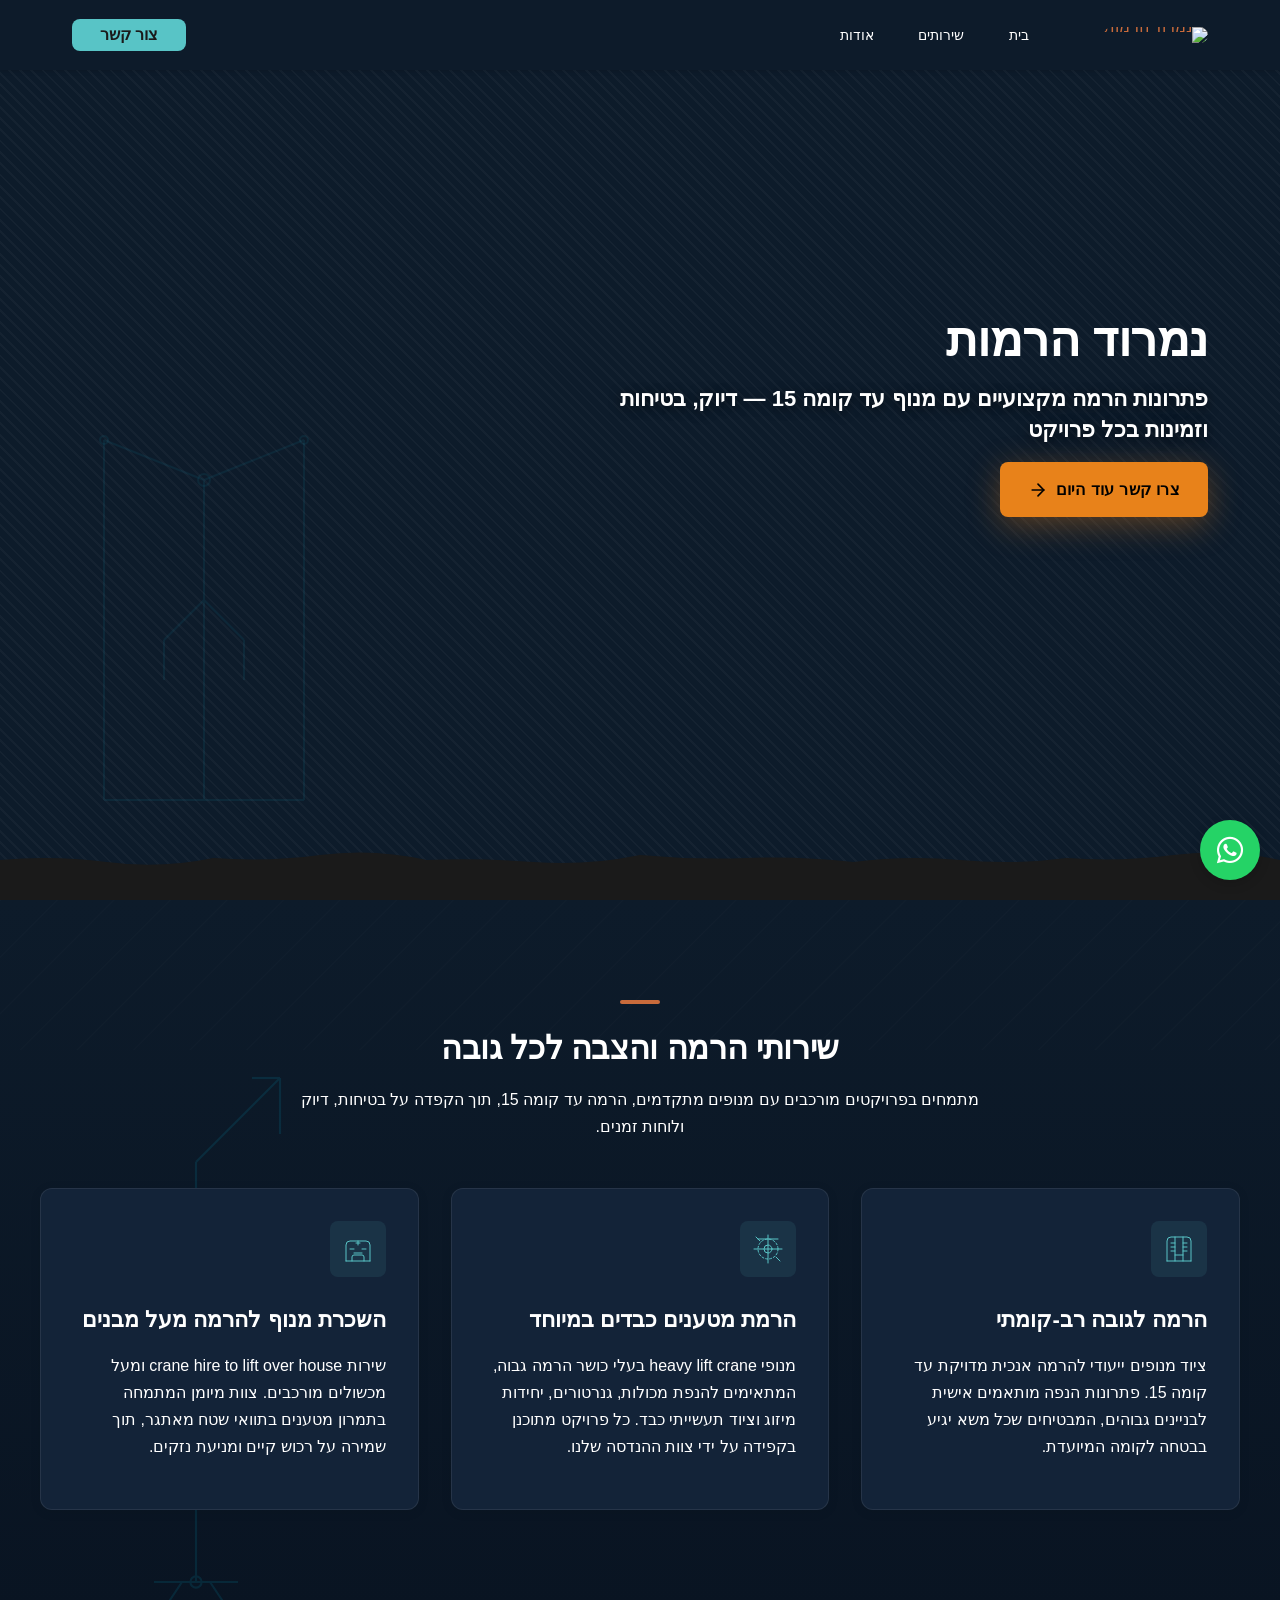
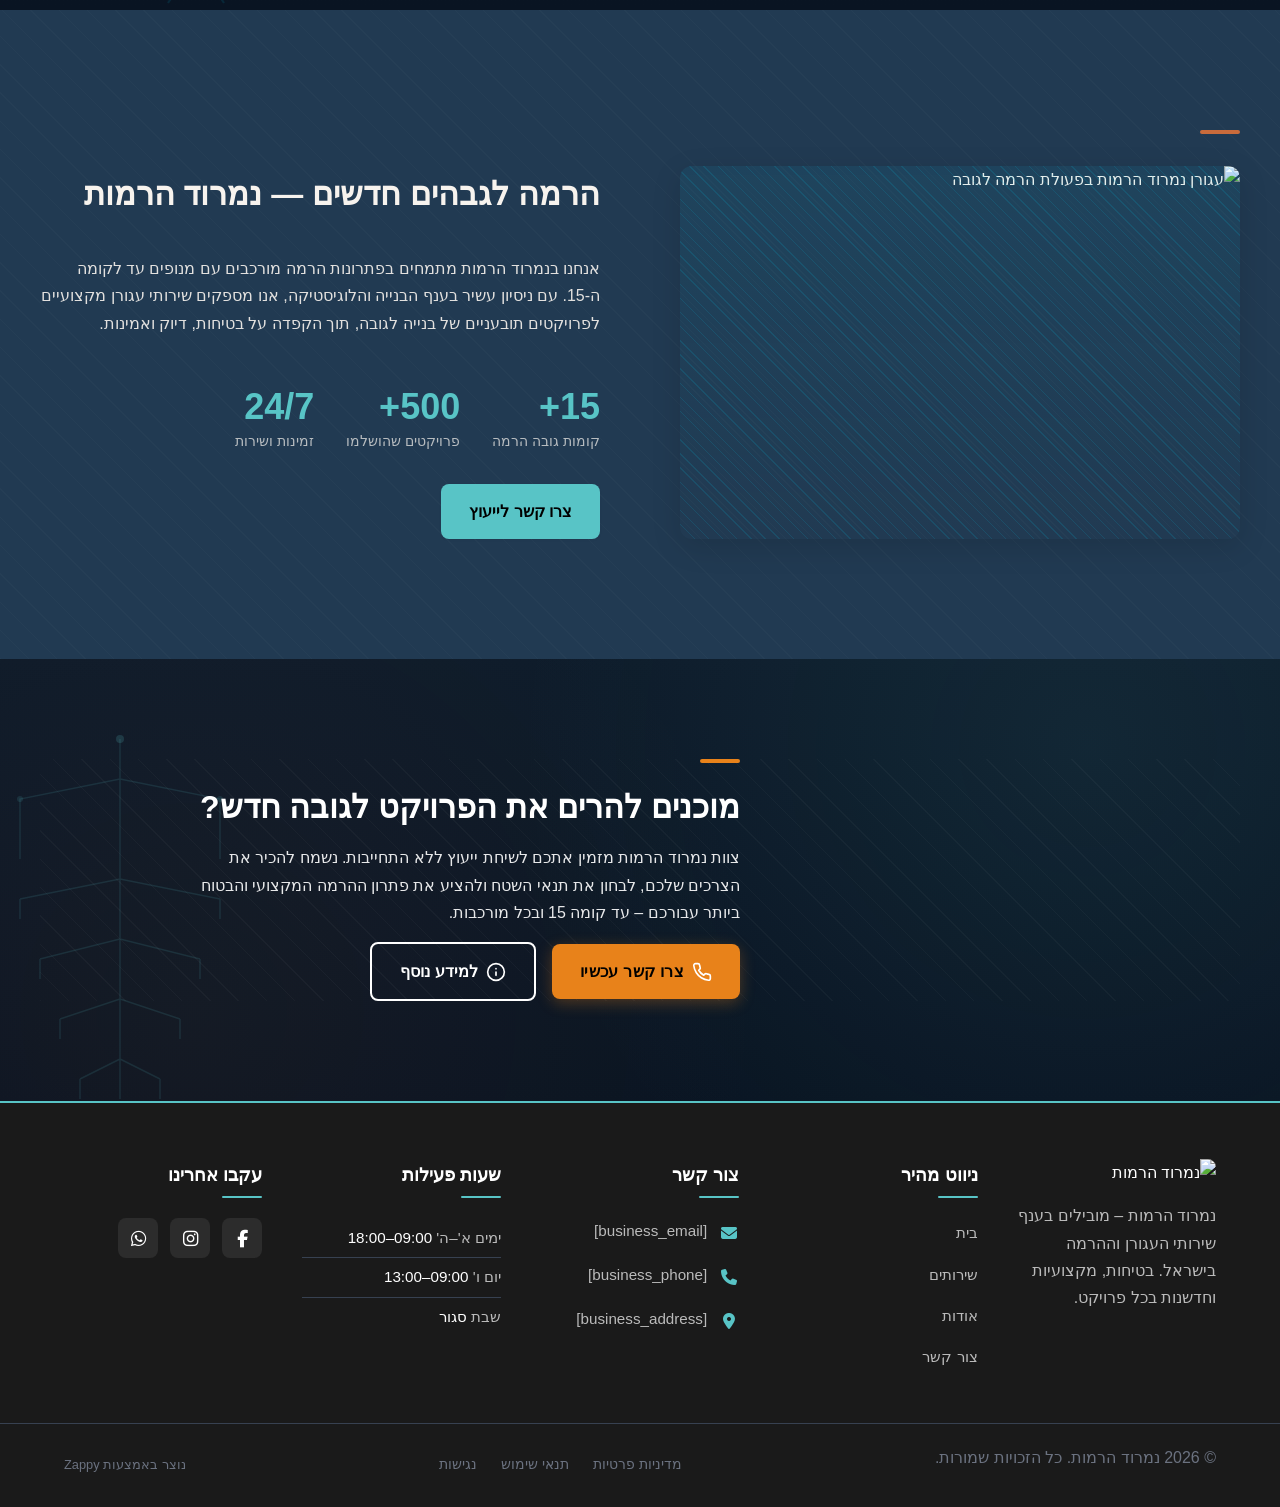
==== index.html @ 06404e5c "Initial website commit" ====
<!DOCTYPE html>
<html lang="he" dir="rtl">
<head>
    <meta charset="UTF-8">
    <meta name="viewport" content="width=device-width, initial-scale=1.0">
    <meta name="robots" content="index, follow">
    <title>הרמה כבדה עד הקומה ה-15? נמרוד הרמות כאן — נמרוד הרמות</title>
    <meta name="description" content="מחפשים שירותי מנוף אמינים להרמה כבדה עד הקומה ה-15? נמרוד הרמות מתמחים בהרמות מורכבות לעסקים ולאתרי בנייה. קבלו הצעת מחיר משתלמת עוד היום!">
    <meta name="keywords" content="הרמת מנוף קרוב אליי, מנוף הרמה כבדה, שירותי מנוף, הרמה לגובה, נמרוד הרמות">
    
    <!-- Favicons -->
    <link rel="icon" type="image/x-icon" href="/assets/favicon.ico">
    <link rel="icon" type="image/png" sizes="16x16" href="/assets/favicon-16x16.png">
    <link rel="icon" type="image/png" sizes="32x32" href="/assets/favicon-32x32.png">
    <link rel="icon" type="image/png" sizes="48x48" href="/assets/favicon-48x48.png">
    <link rel="icon" type="image/png" sizes="192x192" href="/assets/favicon-192x192.png">
    <link rel="icon" type="image/png" sizes="512x512" href="/assets/favicon-512x512.png">
    <link rel="apple-touch-icon" href="/assets/apple-touch-icon.png">
    <!-- Zappy Analytics -->
<script>
(function() {
  'use strict';
  
  // Configuration
  var config = {
    websiteId: '96836c43-5e5d-4270-aa00-2698d25f0471',
    apiUrl: 'https://api.zappy5.com/api/analytics/track',
    sessionDuration: 30 * 60 * 1000, // 30 minutes
    visitorDuration: 30 * 24 * 60 * 60 * 1000, // 30 days
    trackPageViews: true,
    trackClicks: true,
    trackFormSubmissions: true
  };
  
  // Generate or retrieve persistent visitor ID (30 days)
  function getVisitorId() {
    var visitorKey = 'zappy_visitor_' + config.websiteId;
    var visitor = null;
    
    try {
      visitor = localStorage.getItem(visitorKey);
      if (visitor) {
        var visitorData = JSON.parse(visitor);
        var now = Date.now();
        
        // Check if visitor ID is still valid (30 days)
        if (now - visitorData.created < config.visitorDuration) {
          // Update last seen timestamp
          visitorData.lastSeen = now;
          localStorage.setItem(visitorKey, JSON.stringify(visitorData));
          return visitorData.id;
        }
      }
    } catch (e) {
      console.warn('Zappy Analytics: LocalStorage not available');
    }
    
    // Generate new visitor ID
    var newVisitorId = 'zv_' + Date.now() + '_' + Math.random().toString(36).substr(2, 9);
    
    try {
      localStorage.setItem(visitorKey, JSON.stringify({
        id: newVisitorId,
        created: Date.now(),
        lastSeen: Date.now()
      }));
    } catch (e) {
      // Continue without local storage
    }
    
    return newVisitorId;
  }
  
  // Generate or retrieve session ID (30 minutes)
  function getSessionId() {
    var sessionKey = 'zappy_session_' + config.websiteId;
    var session = null;
    
    try {
      session = sessionStorage.getItem(sessionKey);
      if (session) {
        var sessionData = JSON.parse(session);
        var now = Date.now();
        
        // Check if session is still valid
        if (now - sessionData.timestamp < config.sessionDuration) {
          // Update timestamp
          sessionData.timestamp = now;
          sessionStorage.setItem(sessionKey, JSON.stringify(sessionData));
          return sessionData.id;
        }
      }
    } catch (e) {
      console.warn('Zappy Analytics: SessionStorage not available');
    }
    
    // Generate new session ID
    var newSessionId = 'zs_' + Date.now() + '_' + Math.random().toString(36).substr(2, 9);
    
    try {
      sessionStorage.setItem(sessionKey, JSON.stringify({
        id: newSessionId,
        timestamp: Date.now()
      }));
    } catch (e) {
      // Continue without session storage
    }
    
    return newSessionId;
  }
  
  var visitorId = getVisitorId();
  var sessionId = getSessionId();
  
  // Track an event
  function trackEvent(eventType, data) {
    data = data || {};
    
    var eventData = {
      website_id: config.websiteId,
      event_type: eventType,
      page_path: window.location.pathname,
      referrer: document.referrer || 'direct',
      visitor_id: visitorId,
      session_id: sessionId,
      metadata: data
    };
    
    // Use sendBeacon if available (better for page unload events)
    if (navigator.sendBeacon) {
      var blob = new Blob([JSON.stringify(eventData)], { type: 'application/json' });
      navigator.sendBeacon(config.apiUrl, blob);
    } else {
      // Fallback to fetch
      fetch(config.apiUrl, {
        method: 'POST',
        headers: {
          'Content-Type': 'application/json'
        },
        body: JSON.stringify(eventData),
        keepalive: true
      }).catch(function(error) {
        console.warn('Zappy Analytics: Failed to track event', error);
      });
    }
  }
  
  // Track page view
  if (config.trackPageViews) {
    trackEvent('pageview', {
      title: document.title,
      url: window.location.href
    });
  }
  
  // Track clicks on important elements
  if (config.trackClicks) {
    document.addEventListener('click', function(e) {
      var target = e.target;
      
      // Track button clicks (counted as actions)
      if (target.tagName === 'BUTTON' || target.closest('button')) {
        var button = target.tagName === 'BUTTON' ? target : target.closest('button');
        var clickMeta = {
          element: 'button',
          text: button.textContent.trim().substring(0, 100),
          id: button.id || null,
          class: button.className || null
        };
        
        trackEvent('click', clickMeta);
      }
      
      // Track link clicks (navigation - not counted as actions)
      else if (target.tagName === 'A' || target.closest('a')) {
        var link = target.tagName === 'A' ? target : target.closest('a');
        var navMeta = {
          element: 'link',
          text: link.textContent.trim().substring(0, 100),
          href: link.href,
          external: link.hostname !== window.location.hostname
        };
        
        trackEvent('navigation', navMeta);
      }
    }, true);
  }
  
  
  // Track form submissions
  if (config.trackFormSubmissions) {
    document.addEventListener('submit', function(e) {
      var form = e.target;
      
      trackEvent('form_submit', {
        form_id: form.id || null,
        form_name: form.name || null,
        form_action: form.action || null,
        form_method: form.method || 'GET'
      });
    }, true);
  }
  
  // Track time on page (send on page unload)
  var pageLoadTime = Date.now();
  
  window.addEventListener('beforeunload', function() {
    var timeOnPage = Math.floor((Date.now() - pageLoadTime) / 1000); // in seconds
    
    trackEvent('page_unload', {
      time_on_page: timeOnPage,
      page_path: window.location.pathname
    });
  });
  
  // Expose tracking function globally for custom events
  window.zappyAnalytics = {
    track: trackEvent,
    getVisitorId: function() { return visitorId; },
    getSessionId: function() { return sessionId; }
  };
  
})();
</script>
<!-- End Zappy Analytics -->
    <meta property="og:title" content="הרמה כבדה עד הקומה ה-15? נמרוד הרמות כאן — נמרוד הרמות">
    <meta property="og:description" content="מחפשים שירותי מנוף אמינים להרמה כבדה עד הקומה ה-15? נמרוד הרמות מתמחים בהרמות מורכבות לעסקים ולאתרי בנייה. קבלו הצעת מחיר משתלמת עוד היום!">
    <meta name="twitter:card" content="summary_large_image">
    <meta name="twitter:title" content="הרמה כבדה עד הקומה ה-15? נמרוד הרמות כאן — נמרוד הרמות">
    <meta name="twitter:description" content="מחפשים שירותי מנוף אמינים להרמה כבדה עד הקומה ה-15? נמרוד הרמות מתמחים בהרמות מורכבות לעסקים ולאתרי בנייה. קבלו הצעת מחיר משתלמת עוד היום!">
    <meta property="og:type" content="website">
  <meta property="og:locale" content="he_IL">
  
  
  
  
  
  <link rel="stylesheet" href="https://cdnjs.cloudflare.com/ajax/libs/font-awesome/6.4.0/css/all.min.css">
  <style>
    .skip-link { position: absolute; top: 0; left: 0; transform: translateY(-200%); padding: 12px 18px; background: var(--bg-dark, #1a1a1a); color: var(--text-light, #fff); font-weight: 600; border-radius: 0 0 8px 0; z-index: 10000; }
    .skip-link:focus { transform: none; outline: 2px solid var(--ring, #fff); outline-offset: 2px; }
    :focus-visible { outline: 2px solid var(--ring, currentColor); outline-offset: 3px; }
  </style>


  
    <!-- Favicons -->
    <link rel="icon" type="image/x-icon" href="/assets/favicon.ico">
    <link rel="icon" type="image/png" sizes="16x16" href="/assets/favicon-16x16.png">
    <link rel="icon" type="image/png" sizes="32x32" href="/assets/favicon-32x32.png">
    <link rel="icon" type="image/png" sizes="48x48" href="/assets/favicon-48x48.png">
    <link rel="icon" type="image/png" sizes="192x192" href="/assets/favicon-192x192.png">
    <link rel="icon" type="image/png" sizes="512x512" href="/assets/favicon-512x512.png">
    <link rel="apple-touch-icon" href="/assets/apple-touch-icon.png">
    <!-- Cookie Consent -->
    <link rel="stylesheet" href="https://cdn.jsdelivr.net/npm/vanilla-cookieconsent@3/dist/cookieconsent.css" />
    <script src="https://cdn.jsdelivr.net/npm/vanilla-cookieconsent@3/dist/cookieconsent.umd.js"></script>
    <!-- Mickidum Accessibility Toolbar -->
    <script src="https://cdn.jsdelivr.net/gh/mickidum/acc_toolbar/acctoolbar/acctoolbar.min.js"></script>
    <link rel="stylesheet" href="/styles.css">
    <script>window.ZAPPY_WEBSITE_ID = "96836c43-5e5d-4270-aa00-2698d25f0471"; window.ZAPPY_API_BASE = "https://api.zappy5.com";</script>

    <style id="zappy-dropdown-submenu-styles">
      /* ========== DESKTOP DROPDOWN SUBMENU STYLES ========== */
      /* Base styles for dropdown submenus - parent must be positioned */
      .nav-menu li:has(.sub-menu), nav li:has(.sub-menu), .navbar li:has(.sub-menu), #navMenu li:has(.sub-menu) { position: relative; }
      /* Submenu base - hidden by default */
      .nav-menu .sub-menu, nav .sub-menu, .navbar .sub-menu, #navMenu .sub-menu { display: block !important; position: absolute !important; top: 100%; left: 0; min-width: 220px; background: white; border-radius: 8px; box-shadow: 0 8px 25px rgba(0,0,0,0.15); padding: 8px 0; opacity: 0; visibility: hidden; transform: translateY(10px); transition: all 0.3s ease; z-index: 1000; list-style: none; pointer-events: none; }
      /* CRITICAL: Desktop hover styles to show dropdown */
      .nav-menu li:hover > .sub-menu, nav li:hover > .sub-menu, .navbar li:hover > .sub-menu, #navMenu li:hover > .sub-menu { opacity: 1 !important; visibility: visible !important; transform: translateY(0) !important; pointer-events: auto !important; }
      /* Submenu item styling */
      .sub-menu li { list-style: none; margin: 0; padding: 0; }
      .sub-menu a { display: block !important; padding: 10px 16px !important; color: var(--text-dark, #333) !important; font-weight: 500; text-decoration: none; white-space: nowrap; transition: background-color 0.2s; }
      .sub-menu .zappy-nav-child > a { padding-left: 28px !important; font-size: 0.9em !important; opacity: 0.85 !important; }
      [dir="rtl"] .sub-menu .zappy-nav-child > a, html[lang="he"] .sub-menu .zappy-nav-child > a, html[lang="ar"] .sub-menu .zappy-nav-child > a { padding-left: 10px !important; padding-right: 28px !important; }
      .sub-menu .zappy-nav-parent > a { font-weight: 600 !important; }
      .sub-menu a:hover { background-color: #f5f5f5; }
      /* RTL (Hebrew/Arabic) dropdown positioning */
      [dir="rtl"] .nav-menu .sub-menu, [dir="rtl"] nav .sub-menu, [dir="rtl"] .navbar .sub-menu, html[lang="he"] .nav-menu .sub-menu, html[lang="he"] nav .sub-menu, html[lang="he"] .navbar .sub-menu, html[lang="ar"] .nav-menu .sub-menu, html[lang="ar"] nav .sub-menu, html[lang="ar"] .navbar .sub-menu { left: auto !important; right: 0 !important; }
      /* Hide empty dropdown menus (exclude catalog sub-menus that use <a> children instead of <li>) */
      .sub-menu:empty, .sub-menu:not(:has(li:not(.zappy-hidden-menu-item))):not(:has(> a)), .sub-menu:not(:has(li)):not(:has(> a)) { display: none !important; opacity: 0 !important; visibility: hidden !important; pointer-events: none !important; }
      /* Desktop: show submenu on Menu Group hover */
      li:has(.menu-group-title):hover > .sub-menu { opacity: 1 !important; visibility: visible !important; transform: translateY(0) !important; pointer-events: auto !important; }
      /* Menu Group title styling */
      .nav-menu > li > .menu-group-title, #navMenu > li > .menu-group-title { display: inline-block; padding: 0.5rem 1rem; cursor: default; user-select: none; }
      
      /* ========== MOBILE SUBMENU STYLES ========== */
      @media (max-width: 768px) {
        .nav-menu .sub-menu, nav .sub-menu, .navbar .sub-menu, #navMenu .sub-menu { position: static !important; transform: none !important; box-shadow: none !important; background: transparent !important; max-height: 0; overflow: hidden; opacity: 0; visibility: hidden; transition: max-height 0.3s ease, opacity 0.3s ease; padding: 0 !important; border-radius: 0 !important; }
        .navbar .sub-menu.mobile-expanded, .nav-menu .sub-menu.mobile-expanded, #navMenu .sub-menu.mobile-expanded { max-height: none !important; overflow-y: visible !important; opacity: 1 !important; visibility: visible !important; padding: 8px 0 8px 16px !important; }
        [dir="rtl"] .sub-menu.mobile-expanded, html[lang="he"] .sub-menu.mobile-expanded { padding: 8px 16px 8px 0 !important; }
        /* Disable hover behavior on mobile */
        .nav-menu li:hover > .sub-menu, nav li:hover > .sub-menu, .navbar li:hover > .sub-menu, #navMenu li:hover > .sub-menu { opacity: 0; visibility: hidden; pointer-events: none; }
        .nav-menu li > .sub-menu.mobile-expanded, nav li > .sub-menu.mobile-expanded, .navbar li > .sub-menu.mobile-expanded, #navMenu li > .sub-menu.mobile-expanded { opacity: 1 !important; visibility: visible !important; pointer-events: auto !important; }
        .nav-menu li:has(.sub-menu), nav li:has(.sub-menu), .navbar li:has(.sub-menu), #navMenu li:has(.sub-menu) { display: flex !important; flex-wrap: wrap !important; align-items: center !important; position: relative !important; min-height: 44px !important; }
        .nav-menu li:has(.sub-menu) > a, nav li:has(.sub-menu) > a, .navbar li:has(.sub-menu) > a, #navMenu li:has(.sub-menu) > a { flex: 1 !important; min-width: 0 !important; }
        .nav-menu li:has(.sub-menu) > .menu-group-title, nav li:has(.sub-menu) > .menu-group-title, .navbar li:has(.sub-menu) > .menu-group-title, #navMenu li:has(.sub-menu) > .menu-group-title { flex: 1 !important; min-width: 0 !important; padding: 0 !important; line-height: inherit !important; }
        .nav-menu li:has(.sub-menu) > .sub-menu, nav li:has(.sub-menu) > .sub-menu, .navbar li:has(.sub-menu) > .sub-menu, #navMenu li:has(.sub-menu) > .sub-menu { flex-basis: 100% !important; width: 100% !important; }
        .nav-menu li:has(.sub-menu) > a [class*="chevron"], .nav-menu li:has(.sub-menu) > a [class*="arrow"], .nav-menu li:has(.sub-menu) > a .fa-chevron-down, .nav-menu li:has(.sub-menu) > a .fa-angle-down, nav li:has(.sub-menu) > a [class*="chevron"], nav li:has(.sub-menu) > a [class*="arrow"], #navMenu li:has(.sub-menu) > a [class*="chevron"], #navMenu li:has(.sub-menu) > a [class*="arrow"] { display: none !important; visibility: hidden !important; }
        .mobile-submenu-toggle { display: flex !important; align-items: center !important; justify-content: center !important; width: 44px !important; height: auto !important; background: transparent !important; border: none !important; cursor: pointer !important; color: var(--text-light) !important; position: static !important; flex-shrink: 0 !important; align-self: stretch !important; z-index: 2 !important; padding: 0 !important; margin: 0 !important; }
        .mobile-submenu-toggle::after { content: '' !important; width: 0 !important; height: 0 !important; border-left: 6px solid transparent !important; border-right: 6px solid transparent !important; border-top: 7px solid currentColor !important; transition: transform 0.3s ease !important; }
        .mobile-submenu-toggle.expanded::after { transform: rotate(180deg) !important; }
        .sub-menu a { padding: 10px 0 !important; display: block !important; color: var(--text-light) !important; white-space: normal !important; }
        .sub-menu .zappy-nav-child > a { padding-left: 28px !important; font-size: 0.9em !important; opacity: 0.85 !important; }
        [dir="rtl"] .sub-menu .zappy-nav-child > a, html[lang="he"] .sub-menu .zappy-nav-child > a, html[lang="ar"] .sub-menu .zappy-nav-child > a { padding-left: 0 !important; padding-right: 28px !important; }
        .sub-menu .zappy-nav-parent > a { font-weight: 600 !important; }
        .nav-menu.active, #navMenu.active { max-width: 100vw !important; overflow-x: hidden !important; box-sizing: border-box !important; }
        .navbar .sub-menu li a, nav.navbar .sub-menu li a, .zappy-products-dropdown .sub-menu a { color: var(--text-light) !important; }
      }
      @media (min-width: 769px) { .mobile-submenu-toggle { display: none !important; } }
    </style>

    <style id="zappy-widget-visibility">
      html[dir="rtl"] .whatsapp-float { right: 20px !important; left: auto !important; }
      html[dir="ltr"] .whatsapp-float, html:not([dir]) .whatsapp-float { left: 20px !important; right: auto !important; }
      html[dir="rtl"] #mic-access-tool-general-button, html[dir="rtl"] .mic-access-tool-general-button,
      html[dir="rtl"] #mic-init-access-tool .mic-access-tool-general-button,
      html[dir="rtl"] #mic-init-access-tool #mic-access-tool-general-button,
      html[dir="rtl"] ._access-icon { left: 20px !important; right: auto !important; }
      html[dir="ltr"] #mic-access-tool-general-button, html[dir="ltr"] .mic-access-tool-general-button,
      html[dir="ltr"] #mic-init-access-tool .mic-access-tool-general-button,
      html[dir="ltr"] #mic-init-access-tool #mic-access-tool-general-button,
      html[dir="ltr"] ._access-icon,
      html:not([dir]) #mic-access-tool-general-button, html:not([dir]) .mic-access-tool-general-button,
      html:not([dir]) #mic-init-access-tool .mic-access-tool-general-button,
      html:not([dir]) #mic-init-access-tool #mic-access-tool-general-button,
      html:not([dir]) ._access-icon { right: 20px !important; left: auto !important; }
      @media (max-width: 768px) { .whatsapp-float { display: flex !important; } }
      @media (min-width: 769px) { .whatsapp-float { display: flex !important; } }
      @media (max-width: 768px) {
        #mic-access-tool-general-button, .mic-access-tool-general-button,
        #mic-init-access-tool .mic-access-tool-general-button, #mic-init-access-tool #mic-access-tool-general-button,
        ._access-icon { display: flex !important; visibility: visible !important; opacity: 1 !important; pointer-events: auto !important; }
        #mic-access-tool-box.opened-mic-access-tool, .mic-access-tool-box.opened-mic-access-tool,
        #mic-init-access-tool #mic-access-tool-box.opened-mic-access-tool {
          visibility: visible !important; opacity: 1 !important; pointer-events: auto !important;
        }
      }
      @media (min-width: 769px) {
        #mic-access-tool-general-button, .mic-access-tool-general-button,
        #mic-init-access-tool .mic-access-tool-general-button, #mic-init-access-tool #mic-access-tool-general-button,
        ._access-icon { display: flex !important; visibility: visible !important; opacity: 1 !important; pointer-events: auto !important; }
        #mic-access-tool-box.opened-mic-access-tool, .mic-access-tool-box.opened-mic-access-tool,
        #mic-init-access-tool #mic-access-tool-box.opened-mic-access-tool {
          visibility: visible !important; opacity: 1 !important; pointer-events: auto !important;
        }
      }
    </style>
</head>
<body>
<a class="skip-link" href="#main">דלג לתוכן הראשי</a>
  <nav class="navbar" dir="rtl">
  <button class="mobile-toggle" id="mobileToggle" aria-label="Menu">
    <svg class="hamburger-icon" width="24" height="24" viewBox="0 0 24 24" fill="none">
      <path d="M3 12h18M3 6h18M3 18h18" stroke="currentColor" stroke-width="2" stroke-linecap="round"></path>
    </svg>
    <svg class="close-icon" width="24" height="24" viewBox="0 0 24 24" fill="none" style="display: none;">
      <path d="M18 6L6 18M6 6l12 12" stroke="currentColor" stroke-width="2" stroke-linecap="round"></path>
    </svg>
  </button>
  
  <button class="phone-header-btn" data-phone="[business_phone]" aria-label="Call">
    <svg width="20" height="20" viewBox="0 0 24 24" fill="currentColor">
      <path d="M22 16.92v3a2 2 0 0 1-2.18 2 19.79 19.79 0 0 1-8.63-3.07 19.5 19.5 0 0 1-6-6 19.79 19.79 0 0 1-3.07-8.67A2 2 0 0 1 4.11 2h3a2 2 0 0 1 2 1.72 12.84 12.84 0 0 0 .7 2.81 2 2 0 0 1-.45 2.11L8.09 9.91a16 16 0 0 0 6 6l1.27-1.27a2 2 0 0 1 2.11-.45 12.84 12.84 0 0 0 2.81.7A2 2 0 0 1 22 16.92z"></path>
    </svg>
  </button>

  <div class="nav-container">
    <div class="nav-right-group"><div class="nav-brand">
      <a href="/" class="logo-link"><img class="logo" src="/assets/site-----image-1.webp" alt="נמרוד הרמות"></a>
    </div><ul class="nav-menu" id="navMenu"><li><a href="/">בית</a></li><li><a href="/services">שירותים</a></li><li><a href="/about">אודות</a></li></ul></div>
    
    
    
    <div class="nav-cta-container">
      <a href="/contact" class="nav-cta-btn">צור קשר</a>
    </div>
  </div>
</nav>
<script>

// Navbar Mobile Menu Toggle and Contrast Fix
(function() {
  // Use 'load' event instead of 'DOMContentLoaded' to ensure we run AFTER all other scripts
  window.addEventListener('load', function() {
    
    // FIX MOBILE BUTTON CONTRAST
    // Detect navbar background color and apply contrasting color to mobile buttons
    const navbar = document.querySelector('.navbar, nav, header');
    if (!navbar) {
      console.log('[Navbar] Navbar element not found');
      return;
    }
    
    // DECLARE VARIABLES EARLY to avoid Temporal Dead Zone errors
    // These are used in multiple places below
    let mobileToggle = document.getElementById('mobileToggle') ||
                       document.querySelector('.mobile-toggle') ||
                       document.querySelector('.hamburger') ||
                       document.querySelector('.hamburger-menu') ||
                       document.querySelector('.menu-toggle') ||
                       document.querySelector('.burger-menu') ||
                       document.querySelector('[aria-label="Menu"]') ||
                       document.querySelector('[aria-label="תפריט"]');
    
    const phoneBtn = document.querySelector('.phone-header-btn');
    
    const computedStyle = window.getComputedStyle(navbar);
    let bgColor = computedStyle.backgroundColor;
    
    console.log('[Navbar] Initial navbar background:', bgColor);
    
    // Check if background is transparent or rgba with 0 alpha
    const isTransparent = bgColor === 'transparent' || 
                         bgColor === 'rgba(0, 0, 0, 0)' ||
                         (bgColor.startsWith('rgba') && bgColor.includes(', 0)'));
    
    if (isTransparent) {
      // Check for background-image or gradient
      const bgImage = computedStyle.backgroundImage;
      if (bgImage && bgImage !== 'none') {
        console.log('[Navbar] Navbar has background image/gradient, using dark text');
        bgColor = 'rgb(240, 240, 240)'; // Assume light background
      } else {
        // Transparent navbar - check body background
        const bodyBg = window.getComputedStyle(document.body).backgroundColor;
        console.log('[Navbar] Navbar transparent, using body background:', bodyBg);
        bgColor = bodyBg;
      }
    }
    
    // Calculate luminance to determine if background is light or dark
    const rgb = bgColor.match(/\d+/g);
    if (rgb && rgb.length >= 3) {
      const r = parseInt(rgb[0]);
      const g = parseInt(rgb[1]);
      const b = parseInt(rgb[2]);
      const luminance = (0.299 * r + 0.587 * g + 0.114 * b) / 255;
      
      // Mobile button colors are set by Claude's AI-generated CSS (same as .nav-menu a)
      // No dynamic color overrides needed - colors come from the generated navbar CSS
      console.log('[Navbar] Mobile button colors preserved from Claude CSS (luminance:', luminance.toFixed(2) + ')');
      
      // FIX ICON SIZES - Ensure SVGs are properly sized and visible
      // INJECT CRITICAL CSS TO OVERRIDE ANY CONFLICTING RULES
      const criticalCSS = document.createElement('style');
      criticalCSS.id = 'zappy-mobile-nav-fix';
      const htmlLang = document.documentElement.lang || 'en';
      const htmlDir = document.documentElement.dir || 'ltr';
      // Check both dir attribute AND lang for RTL detection
      // dir="rtl" is the most reliable indicator
      const isRTL = htmlDir === 'rtl' || htmlLang === 'he' || htmlLang === 'ar';
      
      criticalCSS.textContent = `
        /* Hide mobile buttons on desktop, show only on mobile */
        @media (min-width: 769px) {
          .mobile-toggle,
          .phone-header-btn {
            display: none !important;
          }
        }
        
        /* Show and position mobile buttons correctly on mobile */
        @media (max-width: 768px) {
          .navbar,
          nav.navbar {
            min-height: 70px !important;
          }

          .mobile-toggle,
          .phone-header-btn {
            position: absolute !important;
            top: 0 !important;
            bottom: 0 !important;
            margin-top: auto !important;
            margin-bottom: auto !important;
            transform: none !important;
            z-index: 1001 !important;
            display: flex !important;
            align-items: center !important;
            justify-content: center !important;
            width: 36px !important;
            height: 36px !important;
            border-radius: 50% !important;
            border: none !important;
            cursor: pointer !important;
            padding: 6px !important;
            background: none !important;
            color: var(--nav-text, var(--text-light)) !important;
            touch-action: manipulation !important;
            -webkit-tap-highlight-color: transparent !important;
          }

          html[data-zappy-site-type="ecommerce"] .phone-header-btn,
          body[data-zappy-site-type="ecommerce"] .phone-header-btn,
          html[data-zappy-site-type="ecommerce"] header .phone-header-btn,
          html[data-zappy-site-type="ecommerce"] nav .phone-header-btn {
            display: none !important;
            visibility: hidden !important;
            width: 0 !important;
            height: 0 !important;
            min-width: 0 !important;
            overflow: hidden !important;
          }
          
          /* LTR positioning (default): hamburger LEFT, phone RIGHT */
          html:not([dir="rtl"]):not([lang="he"]):not([lang="ar"]) .mobile-toggle,
          html[dir="ltr"] .mobile-toggle {
            left: 12px !important;
            right: auto !important;
          }
          html:not([dir="rtl"]):not([lang="he"]):not([lang="ar"]) .phone-header-btn,
          html[dir="ltr"] .phone-header-btn {
            right: 12px !important;
            left: auto !important;
          }
          
          /* RTL positioning: hamburger RIGHT, phone LEFT */
          html[dir="rtl"] .mobile-toggle,
          html[lang="he"] .mobile-toggle,
          html[lang="ar"] .mobile-toggle {
            right: 12px !important;
            left: auto !important;
          }
          html[dir="rtl"] .phone-header-btn,
          html[lang="he"] .phone-header-btn,
          html[lang="ar"] .phone-header-btn {
            left: 12px !important;
            right: auto !important;
          }
          
          /* CRITICAL: Ensure nav-container has min-height on mobile */
          /* All children are positioned absolutely/fixed on mobile, so height:auto collapses to 0 */
          .nav-container {
            min-height: 70px !important;
            position: relative !important;
          }
          
          /* Ensure SVG icons are properly sized and inherit color */
          .mobile-toggle svg,
          .phone-header-btn svg {
            width: 24px !important;
            height: 24px !important;
            /* Don't force display - let JavaScript control hamburger/close toggle */
          }
          
          /* Reset nav-cta-container on mobile - remove desktop box-shadow/padding */
          /* that creates a visible ghost box when CTA button is hidden */
          .nav-cta-container {
            box-shadow: none !important;
            padding: 0 !important;
          }
          
          /* Hide nav-cta-container entirely on mobile when there's no lang-switcher */
          /* (only the CTA button is inside, and it's hidden on mobile) */
          .nav-cta-container:not(:has(.lang-switcher)) {
            display: none !important;
          }
          
          /* CRITICAL: Prevent hero image fade gradient from bleeding over headline text */
          /* The .image-fade-gradient has bottom: -30px (extends below parent) */
          /* On mobile stacked layout, this overlaps the h1 text below the image */
          .hero-image-column {
            overflow: hidden !important;
          }
          .image-fade-gradient {
            bottom: 0 !important;
          }
          
          /* Hide desktop language switcher on mobile - hamburger menu handles it */
          /* High specificity to override stored CSS */
          .lang-switcher,
          .nav-cta-container .lang-switcher,
          .nav-container .lang-switcher,
          .navbar .lang-switcher,
          .navbar .nav-cta-container .lang-switcher {
            display: none !important;
          }
        }
      `;
      
      // Remove existing fix if present and inject new one
      const existing = document.getElementById('zappy-mobile-nav-fix');
      if (existing) existing.remove();
      document.head.appendChild(criticalCSS);
      
      console.log('[Navbar] Critical CSS injected for mobile nav positioning');
      
      // ONLY apply inline positioning styles on mobile viewport
      // On desktop, the CSS handles hiding these buttons with display: none
      // Inline styles were breaking desktop layout by overriding CSS
      const isMobileViewport = window.innerWidth <= 768;
      
      if (mobileToggle) {
        // Icon sizing applies to all viewports for consistency
        const hamburgerIcon = mobileToggle.querySelector('.hamburger-icon');
        const closeIcon = mobileToggle.querySelector('.close-icon');
        
        if (hamburgerIcon) {
          hamburgerIcon.style.setProperty('width', '24px', 'important');
          hamburgerIcon.style.setProperty('height', '24px', 'important');
          hamburgerIcon.style.setProperty('display', 'block', 'important'); // Show hamburger by default
        }
        if (closeIcon) {
          closeIcon.style.setProperty('width', '24px', 'important');
          closeIcon.style.setProperty('height', '24px', 'important');
          closeIcon.style.setProperty('display', 'none', 'important'); // Hide close icon by default
        }
        
        // ONLY set positioning inline styles on mobile
        if (isMobileViewport) {
          mobileToggle.style.setProperty('position', 'absolute', 'important');
          mobileToggle.style.setProperty('top', '0', 'important');
          mobileToggle.style.setProperty('bottom', '0', 'important');
          mobileToggle.style.setProperty('margin-top', 'auto', 'important');
          mobileToggle.style.setProperty('margin-bottom', 'auto', 'important');
          mobileToggle.style.setProperty('transform', 'none', 'important');
          mobileToggle.style.setProperty('z-index', '1001', 'important');
          
          // Clear any inline left/right so CSS can take over based on html[dir]
          mobileToggle.style.removeProperty('left');
          mobileToggle.style.removeProperty('right');
          
          console.log('[Navbar] Mobile toggle positioning applied (mobile viewport)');
        } else {
          // On desktop, clear any positioning styles to let CSS handle it
          mobileToggle.style.removeProperty('position');
          mobileToggle.style.removeProperty('top');
          mobileToggle.style.removeProperty('transform');
          mobileToggle.style.removeProperty('z-index');
          mobileToggle.style.removeProperty('left');
          mobileToggle.style.removeProperty('right');
          console.log('[Navbar] Desktop viewport - cleared mobile toggle inline positioning');
        }
      }
      
      if (phoneBtn) {
        // Icon sizing applies to all viewports
        const phoneIcon = phoneBtn.querySelector('svg');
        if (phoneIcon) {
          phoneIcon.style.width = '24px';
          phoneIcon.style.height = '24px';
          phoneIcon.setAttribute('width', '24');
          phoneIcon.setAttribute('height', '24');
        }
        
        // ONLY set positioning inline styles on mobile
        if (isMobileViewport) {
          phoneBtn.style.setProperty('position', 'absolute', 'important');
          phoneBtn.style.setProperty('top', '0', 'important');
          phoneBtn.style.setProperty('bottom', '0', 'important');
          phoneBtn.style.setProperty('margin-top', 'auto', 'important');
          phoneBtn.style.setProperty('margin-bottom', 'auto', 'important');
          phoneBtn.style.setProperty('transform', 'none', 'important');
          phoneBtn.style.setProperty('z-index', '1001', 'important');
          
          // Clear any inline left/right so CSS can take over based on html[dir]
          phoneBtn.style.removeProperty('left');
          phoneBtn.style.removeProperty('right');
          
          console.log('[Navbar] Phone button positioning applied (mobile viewport)');
        } else {
          // On desktop, clear any positioning styles to let CSS handle it
          phoneBtn.style.removeProperty('position');
          phoneBtn.style.removeProperty('top');
          phoneBtn.style.removeProperty('transform');
          phoneBtn.style.removeProperty('z-index');
          phoneBtn.style.removeProperty('left');
          phoneBtn.style.removeProperty('right');
          console.log('[Navbar] Desktop viewport - cleared phone button inline positioning');
        }
      }
    } else {
      console.log('[Navbar] Could not parse background color:', bgColor);
    }
    
    // MOBILE MENU TOGGLE
    // Re-query in case DOM changed (mobileToggle already declared at top of function)
    mobileToggle = document.getElementById('mobileToggle') ||
                   document.querySelector('.mobile-toggle') ||
                   document.querySelector('.hamburger') ||
                   document.querySelector('.hamburger-menu') ||
                   document.querySelector('.menu-toggle') ||
                   document.querySelector('.burger-menu') ||
                   document.querySelector('[aria-label="Menu"]') ||
                   document.querySelector('[aria-label="תפריט"]');
    
    // EXPANDED SEARCH: Find nav menu by ID or class
    const navMenu = document.getElementById('navMenu') ||
                  document.querySelector('.nav-menu') ||
                  document.querySelector('.nav-links') ||
                  document.querySelector('nav ul:not(.submenu)');
    
    if (!mobileToggle || !navMenu) {
      console.log('[Navbar] Mobile toggle or menu not found:', { toggle: !!mobileToggle, menu: !!navMenu });
      return;
    }
    
    // Ensure navMenu has ID for CSS targeting
    if (!navMenu.id) {
      navMenu.id = 'navMenu';
    }
    
    console.log('[Navbar] Initializing mobile menu...');
    
    // Remove any existing event listeners by cloning the button
    const newToggle = mobileToggle.cloneNode(true);
    mobileToggle.parentNode.replaceChild(newToggle, mobileToggle);
    
    // Toggle menu handler (shared by click and touchend)
    function handleToggle(e) {
      e.preventDefault();
      e.stopPropagation();
      
      const hamburgerIcon = newToggle.querySelector('.hamburger-icon');
      const closeIcon = newToggle.querySelector('.close-icon');
      const isActive = navMenu.classList.contains('active');
      
      if (isActive) {
        // Close menu
        navMenu.classList.remove('active');
        if (hamburgerIcon) hamburgerIcon.style.setProperty('display', 'block', 'important');
        if (closeIcon) closeIcon.style.setProperty('display', 'none', 'important');
        document.body.style.overflow = '';
        console.log('[Navbar] Menu closed');
      } else {
        // Open menu
        navMenu.classList.add('active');
        if (hamburgerIcon) hamburgerIcon.style.setProperty('display', 'none', 'important');
        if (closeIcon) closeIcon.style.setProperty('display', 'block', 'important');
        document.body.style.overflow = 'hidden';
        console.log('[Navbar] Menu opened');
      }
    }
    
    // Use click for desktop/emulation and touchend as iOS Safari fallback.
    // Prevent double-fire with a timestamp guard.
    var lastToggleTime = 0;
    function guardedToggle(e) {
      var now = Date.now();
      if (now - lastToggleTime < 300) return;
      lastToggleTime = now;
      handleToggle(e);
    }
    
    newToggle.addEventListener('click', guardedToggle);
    newToggle.addEventListener('touchend', guardedToggle);
    
    // Close menu when clicking nav links (but NOT dropdown toggles)
    const navLinks = navMenu.querySelectorAll('a');
    navLinks.forEach(function(link) {
      link.addEventListener('click', function() {
        // Don't close if it's a dropdown child (unless it's a real navigation link)
        if (this.getAttribute('href') === '#') return;
        
        const hamburgerIcon = newToggle.querySelector('.hamburger-icon');
        const closeIcon = newToggle.querySelector('.close-icon');
        
        navMenu.classList.remove('active');
        if (hamburgerIcon) hamburgerIcon.style.setProperty('display', 'block', 'important');
        if (closeIcon) closeIcon.style.setProperty('display', 'none', 'important');
        document.body.style.overflow = '';
        console.log('[Navbar] Menu closed (link clicked)');
      });
    });
    
    // DROPDOWN MENU TOGGLE (for mobile and touch devices)
    var dropdownToggles = navMenu.querySelectorAll('.dropdown-toggle');
    dropdownToggles.forEach(function(toggle) {
      toggle.addEventListener('click', function(e) {
        e.preventDefault();
        e.stopPropagation();
        var parent = this.closest('.nav-dropdown');
        if (!parent) return;
        
        // Close other open dropdowns at the same level
        var siblings = parent.parentNode.querySelectorAll('.nav-dropdown.open');
        siblings.forEach(function(sib) {
          if (sib !== parent) sib.classList.remove('open');
        });
        
        parent.classList.toggle('open');
        console.log('[Navbar] Dropdown toggled:', parent.classList.contains('open') ? 'open' : 'closed');
      });
    });
    
    // Close dropdowns when clicking outside
    document.addEventListener('click', function(e) {
      if (!e.target.closest('.nav-dropdown')) {
        var openDropdowns = document.querySelectorAll('.nav-dropdown.open');
        openDropdowns.forEach(function(dd) { dd.classList.remove('open'); });
      }
    });
    
    console.log('[Navbar] Dropdown handlers initialized for ' + dropdownToggles.length + ' dropdowns');
    
    // Phone button functionality (phoneBtn already declared at top of function)
    if (phoneBtn) {
      phoneBtn.addEventListener('click', function() {
        // Get phone number from placeholder in page or use default
        const phoneLinks = document.querySelectorAll('a[href^="tel:"]');
        const phoneNumber = phoneLinks.length > 0 
          ? phoneLinks[0].getAttribute('href').replace('tel:', '')
          : '[business_phone]';
        
        window.location.href = 'tel:' + phoneNumber;
        console.log('[Navbar] Phone button clicked');
      });
    }
    
    console.log('[Navbar] Mobile menu initialized successfully');
    
    // WhatsApp button visibility is now controlled via CSS (siteSettings).
    // No JS-based desktop hiding — the button is visible on both mobile and desktop by default.
  });
})();

</script>
  
  <main id="main">
    <section data-band-index="0" class="index-hero-section" data-layout-spec="בית-hero" data-hero-type="side-by-side" dir="rtl">
  <!-- Background Image -->
  <img loading="eager" fetchpriority="high" class="hero-bg-image" data-placeholder="index-hero-image-1" data-context="Dramatic wide-angle photograph of a tower crane at golden hour on a construction site in Tel Aviv, lifting heavy steel beams against a moody sky, with city skyline silhouette in the background, cinematic lighting, industrial atmosphere, depth of field, 4K quality." width="1200" height="600" src="/assets/site-index-hero-image-1.webp" alt="מנוף נמרוד הרמות מרים ציוד כבד באתר בנייה">

  <!-- Scrim Overlay for Text Legibility -->
  <div class="hero-scrim" aria-hidden="true"></div>

  <!-- Decorative Crane Wireframe Motif -->
  <div class="hero-crane-wireframe" aria-hidden="true">
    <svg viewBox="0 0 280 400" xmlns="http://www.w3.org/2000/svg" data-no-icon-edit="true">
      <path d="M140,380 L140,60 M140,60 L40,20 M140,60 L240,20 M140,380 L40,380 M140,380 L240,380 M40,20 L40,380 M240,20 L240,380 M140,180 L100,220 M140,180 L180,220 M100,220 L100,260 M180,220 L180,260" stroke="#00B4D8" stroke-width="2" fill="none" opacity="0.12"></path>
      <circle cx="140" cy="60" r="6" stroke="#00B4D8" stroke-width="2" fill="none" opacity="0.12"></circle>
      <circle cx="40" cy="20" r="4" stroke="#00B4D8" stroke-width="2" fill="none" opacity="0.12"></circle>
      <circle cx="240" cy="20" r="4" stroke="#00B4D8" stroke-width="2" fill="none" opacity="0.12"></circle>
    </svg>
  </div>

  <!-- Diagonal Grid Pattern Overlay -->
  <div class="hero-grid-pattern" aria-hidden="true"></div>

  <!-- Hero Content Overlay -->
  <div class="hero-overlay-group">
    <div class="hero-content-container">
      <h1 class="hero-headline">נמרוד הרמות</h1>
      <h3 class="hero-subtitle">פתרונות הרמה מקצועיים עם מנוף עד קומה 15 — דיוק, בטיחות וזמינות בכל פרויקט</h3>
      <a href="#contact" class="hero-cta btn-primary">
        <span>צרו קשר עוד היום</span>
        <svg xmlns="http://www.w3.org/2000/svg" width="20" height="20" viewBox="0 0 24 24" fill="none" stroke="currentColor" stroke-width="2" stroke-linecap="round" stroke-linejoin="round" data-element-type="icon" data-icon-type="svg"><line x1="5" y1="12" x2="19" y2="12"></line><polyline points="12 5 19 12 12 19"></polyline></svg>
      </a>
    </div>
  </div>

  <!-- Bottom Divider Transition -->
  <div class="hero-divider-wrapper" aria-hidden="true">
    <svg data-no-icon-edit="true" viewBox="0 0 1200 80" preserveAspectRatio="none" xmlns="http://www.w3.org/2000/svg">
      <path d="M0,80 L0,40 Q50,35 100,42 T200,38 Q250,42 300,35 T400,40 Q450,38 500,42 T600,35 Q650,40 700,38 T800,42 Q850,35 900,40 T1000,38 Q1050,42 1100,35 T1200,40 L1200,80 Z" fill="var(--bg-dark)"></path>
    </svg>
  </div>
</section>

<section data-band-index="1" class="index-features-section" data-layout-spec="בית-features" dir="rtl">
  <div class="index-features-section__container">
    <div class="index-features-section__header">
      <div class="index-features-section__accent-bar" aria-hidden="true"></div>
      <h2 class="index-features-section__title">שירותי הרמה והצבה לכל גובה</h2>
      <p class="index-features-section__subtitle">מתמחים בפרויקטים מורכבים עם מנופים מתקדמים, הרמה עד קומה 15, תוך הקפדה על בטיחות, דיוק ולוחות זמנים.</p>
    </div>
    <div class="index-features-section__grid">
      
      <article class="index-features-section__card">
        <div class="index-features-section__card-icon">
          <svg data-element-type="icon" data-icon-type="svg" xmlns="http://www.w3.org/2000/svg" viewBox="0 0 64 64" fill="none" stroke="currentColor" stroke-width="2" stroke-linecap="round" stroke-linejoin="round">
            <path d="M8 56V16a8 8 0 0 1 8-8h32a8 8 0 0 1 8 8v40"></path>
            <path d="M8 56h48"></path>
            <path d="M24 8v48"></path>
            <path d="M40 8v48"></path>
            <path d="M16 20h8"></path>
            <path d="M16 28h8"></path>
            <path d="M16 36h8"></path>
            <path d="M40 20h8"></path>
            <path d="M40 28h8"></path>
            <path d="M40 36h8"></path>
            <path d="M24 44h16"></path>
          </svg>
        </div>
        <h3 class="index-features-section__card-title">הרמה לגובה רב-קומתי</h3>
        <p class="index-features-section__card-text">ציוד מנופים ייעודי להרמה אנכית מדויקת עד קומה 15. פתרונות הנפה מותאמים אישית לבניינים גבוהים, המבטיחים שכל משא יגיע בבטחה לקומה המיועדת.</p>
      </article>

      <article class="index-features-section__card">
        <div class="index-features-section__card-icon">
          <svg data-element-type="icon" data-icon-type="svg" xmlns="http://www.w3.org/2000/svg" viewBox="0 0 64 64" fill="none" stroke="currentColor" stroke-width="2" stroke-linecap="round" stroke-linejoin="round">
            <path d="M32 4v56"></path>
            <path d="M12 12h40"></path>
            <path d="M4 32h56"></path>
            <circle cx="32" cy="32" r="8"></circle>
            <circle cx="32" cy="32" r="20" stroke-dasharray="4 4"></circle>
            <path d="M8 8l8 8"></path>
            <path d="M48 48l8 8"></path>
          </svg>
        </div>
        <h3 class="index-features-section__card-title">הרמת מטענים כבדים במיוחד</h3>
        <p class="index-features-section__card-text">מנופי heavy lift crane בעלי כושר הרמה גבוה, המתאימים להנפת מכולות, גנרטורים, יחידות מיזוג וציוד תעשייתי כבד. כל פרויקט מתוכנן בקפידה על ידי צוות ההנדסה שלנו.</p>
      </article>

      <article class="index-features-section__card">
        <div class="index-features-section__card-icon">
          <svg data-element-type="icon" data-icon-type="svg" xmlns="http://www.w3.org/2000/svg" viewBox="0 0 64 64" fill="none" stroke="currentColor" stroke-width="2" stroke-linecap="round" stroke-linejoin="round">
            <path d="M8 56V24a8 8 0 0 1 8-8h32a8 8 0 0 1 8 8v32"></path>
            <path d="M8 56h48"></path>
            <path d="M20 56v-8a4 4 0 0 1 4-4h16a4 4 0 0 1 4 4v8"></path>
            <path d="M32 16v8"></path>
            <path d="M28 20h8"></path>
            <path d="M16 32h8"></path>
            <path d="M40 32h8"></path>
            <path d="M24 40h16"></path>
          </svg>
        </div>
        <h3 class="index-features-section__card-title">השכרת מנוף להרמה מעל מבנים</h3>
        <p class="index-features-section__card-text">שירות crane hire to lift over house ומעל מכשולים מורכבים. צוות מיומן המתמחה בתמרון מטענים בתוואי שטח מאתגר, תוך שמירה על רכוש קיים ומניעת נזקים.</p>
      </article>

    </div>
  </div>
  
  <div class="index-features-section__pattern" aria-hidden="true">
    <svg xmlns="http://www.w3.org/2000/svg" width="100%" height="100%">
      <defs>
        <pattern id="index-diagonal-grid" width="40" height="40" patternUnits="userSpaceOnUse" patternTransform="rotate(45)">
          <line x1="0" y1="0" x2="0" y2="40" stroke="currentColor" stroke-width="1" opacity="0.03"></line>
        </pattern>
      </defs>
      <rect width="100%" height="100%" fill="url(#index-diagonal-grid)"></rect>
    </svg>
  </div>

  <div class="index-features-section__crane-accent" aria-hidden="true">
    <svg xmlns="http://www.w3.org/2000/svg" viewBox="0 0 200 400" fill="none" stroke="currentColor" stroke-width="1.5">
      <path d="M100 380V80"></path>
      <path d="M100 80L160 20"></path>
      <path d="M160 20L160 60"></path>
      <path d="M160 20L140 20"></path>
      <path d="M100 120L60 100"></path>
      <path d="M60 100L60 140"></path>
      <path d="M60 100L80 100"></path>
      <path d="M100 200L40 180"></path>
      <path d="M40 180L40 220"></path>
      <path d="M40 180L60 180"></path>
      <circle cx="100" cy="380" r="4"></circle>
      <path d="M70 380h60"></path>
      <path d="M90 380l-10 15"></path>
      <path d="M110 380l10 15"></path>
    </svg>
  </div>
</section>

<section data-band-index="2" class="index-about-section" data-layout-spec="בית-about">
    <div class="index-about-section__container">
        <!-- Decorative SVG accent -->
        <div class="index-about-section__accent-bar" aria-hidden="true"></div>

        <div class="index-about-section__grid">
            <!-- Image Column (Left in RTL) -->
            <div class="index-about-section__image-col">
                <div class="index-about-section__image-wrapper">
                    <img loading="lazy" decoding="async" data-placeholder="index-about-image-1" data-context="A professional tower crane lifting heavy construction materials against a dramatic sunset skyline in Tel Aviv, showcasing the vertical reach up to the 15th floor. The crane is in sharp focus with a cyan/teal technical wireframe overlay, emphasizing precision and height." width="600" height="400" src="/assets/site-index-about-image-1.webp" alt="עגורן נמרוד הרמות בפעולת הרמה לגובה">
                    <!-- Technical Wireframe Overlay -->
                    <div class="index-about-section__wireframe-overlay" aria-hidden="true"></div>
                </div>
            </div>

            <!-- Text Column (Right in RTL) -->
            <div class="index-about-section__text-col">
                <h2 class="index-about-section__title">הרמה לגבהים חדשים — נמרוד הרמות</h2>
                <p class="index-about-section__description">
                    אנחנו בנמרוד הרמות מתמחים בפתרונות הרמה מורכבים עם מנופים עד לקומה ה-15. עם ניסיון עשיר בענף הבנייה והלוגיסטיקה, אנו מספקים שירותי עגורן מקצועיים לפרויקטים תובעניים של בנייה לגובה, תוך הקפדה על בטיחות, דיוק ואמינות.
                </p>
                <div class="index-about-section__stats">
                    <div class="index-about-section__stat-item">
                        <span class="index-about-section__stat-number">15+</span>
                        <span class="index-about-section__stat-label">קומות גובה הרמה</span>
                    </div>
                    <div class="index-about-section__stat-item">
                        <span class="index-about-section__stat-number">500+</span>
                        <span class="index-about-section__stat-label">פרויקטים שהושלמו</span>
                    </div>
                    <div class="index-about-section__stat-item">
                        <span class="index-about-section__stat-number">24/7</span>
                        <span class="index-about-section__stat-label">זמינות ושירות</span>
                    </div>
                </div>
                <a href="#" class="index-about-section__cta">צרו קשר לייעוץ</a>
            </div>
        </div>
    </div>
</section>

<section data-band-index="3" class="index-cta-section" data-layout-spec="בית-cta">
  <div class="cta-container">
    <!-- Decorative wireframe crane accent -->
    <div class="cta-crane-accent" aria-hidden="true">
      <svg data-no-icon-edit="true" viewBox="0 0 280 400" xmlns="http://www.w3.org/2000/svg">
        <path d="M140,20 L140,380 M140,60 L240,80 L240,120 M140,60 L40,80 L40,120 M240,120 L240,140 M40,120 L40,140 M140,140 L140,160 M140,160 L240,180 M140,160 L40,180 M240,180 L240,200 M40,180 L40,200 M140,200 L140,220 M140,220 L220,240 M140,220 L60,240 M220,240 L220,260 M60,240 L60,260 M140,260 L140,280 M140,280 L200,300 M140,280 L80,300 M200,300 L200,320 M80,300 L80,320 M140,320 L140,340 M140,340 L180,360 M140,340 L100,360 M180,360 L180,380 M100,360 L100,380" stroke="#58C4C6" stroke-width="1.5" fill="none" opacity="0.15"></path>
        <circle cx="140" cy="20" r="4" fill="#58C4C6" opacity="0.2"></circle>
        <circle cx="240" cy="80" r="3" fill="#58C4C6" opacity="0.15"></circle>
        <circle cx="40" cy="80" r="3" fill="#58C4C6" opacity="0.15"></circle>
      </svg>
    </div>

    <!-- Diagonal grid pattern overlay -->
    <div class="cta-grid-pattern" aria-hidden="true"></div>

    <div class="cta-content">
      <!-- Orange label bar -->
      <div class="cta-label-bar" aria-hidden="true"></div>
      
      <h2 class="cta-headline">מוכנים להרים את הפרויקט לגובה חדש?</h2>
      
      <p class="cta-description">
        צוות נמרוד הרמות מזמין אתכם לשיחת ייעוץ ללא התחייבות. נשמח להכיר את הצרכים שלכם, 
        לבחון את תנאי השטח ולהציע את פתרון ההרמה המקצועי והבטוח ביותר עבורכם – עד קומה 15 ובכל מורכבות.
      </p>

      <div class="cta-actions">
        <a href="/contact" class="btn-primary cta-btn-primary">
          <svg data-element-type="icon" data-icon-type="svg" width="20" height="20" viewBox="0 0 24 24" fill="none" stroke="currentColor" stroke-width="2" stroke-linecap="round" stroke-linejoin="round">
            <path d="M22 16.92v3a2 2 0 0 1-2.18 2 19.79 19.79 0 0 1-8.63-3.07 19.5 19.5 0 0 1-6-6 19.79 19.79 0 0 1-3.07-8.67A2 2 0 0 1 4.11 2h3a2 2 0 0 1 2 1.72c.127.96.361 1.903.7 2.81a2 2 0 0 1-.45 2.11L8.09 9.91a16 16 0 0 0 6 6l1.27-1.27a2 2 0 0 1 2.11-.45c.907.339 1.85.573 2.81.7A2 2 0 0 1 22 16.92z"></path>
          </svg>
          צרו קשר עכשיו
        </a>
        <a href="/about" class="btn-secondary cta-btn-secondary">
          <svg data-element-type="icon" data-icon-type="svg" width="20" height="20" viewBox="0 0 24 24" fill="none" stroke="currentColor" stroke-width="2" stroke-linecap="round" stroke-linejoin="round">
            <circle cx="12" cy="12" r="10"></circle>
            <path d="M12 16v-4"></path>
            <path d="M12 8h.01"></path>
          </svg>
          למידע נוסף
        </a>
      </div>
    </div>
  </div>
</section>
  </main>
  
  <footer class="site-footer" dir="rtl">
  <div class="footer-container">
    <div class="footer-grid">
      <div class="footer-col footer-company-col">
        <img src="/assets/crane-lifting-services-logo.webp" alt="נמרוד הרמות" class="logo" />
        <p class="company-blurb">נמרוד הרמות – מובילים בענף שירותי העגורן וההרמה בישראל. בטיחות, מקצועיות וחדשנות בכל פרויקט.</p>
      </div>
      <div class="footer-col footer-links-col">
        <h4>ניווט מהיר</h4>
        <ul class="footer-links">
          <li><a href="/">בית</a></li>
          <li><a href="/services">שירותים</a></li>
          <li><a href="/about">אודות</a></li>
          <li><a href="/contact">צור קשר</a></li>
        </ul>
      </div>
      <div class="footer-col footer-contact-col">
        <h4>צור קשר</h4>
        <ul class="footer-contact">
          <li>
            <span class="contact-icon"><i class="fas fa-envelope"></i></span>
            <span class="contact-text"><a href="mailto:[business_email]">[business_email]</a></span>
          </li>
          <li>
            <span class="contact-icon"><i class="fas fa-phone"></i></span>
            <span class="contact-text"><a href="tel:[business_phone]">[business_phone]</a></span>
          </li>
          <li><a href="/"><span class="contact-icon"><i class="fas fa-map-marker-alt"></i></span>
            <span class="contact-text">[business_address]</span></a></li>
        </ul>
      </div>
      <div class="footer-col footer-hours-col">
        <h4>שעות פעילות</h4>
        <ul class="footer-hours">
          <li><a href="/"><span class="hours-day">ימים א'–ה'</span> <span class="hours-time">09:00–18:00</span></a></li>
          <li><a href="/"><span class="hours-day">יום ו'</span> <span class="hours-time">09:00–13:00</span></a></li>
          <li><a href="/"><span class="hours-day">שבת</span> <span class="hours-time">סגור</span></a></li>
        </ul>
      </div>
      <div class="footer-col footer-social-col">
        <h4>עקבו אחרינו</h4>
        <div class="footer-social">
          <a href="#" aria-label="Facebook" data-zappy-social-placeholder="true"><i class="fab fa-facebook-f"></i></a>
          <a href="#" aria-label="Instagram" data-zappy-social-placeholder="true"><i class="fab fa-instagram"></i></a>
          <a href="#" aria-label="WhatsApp" data-zappy-social-placeholder="true"><i class="fab fa-whatsapp"></i></a>
        </div>
      </div>
    </div>
  </div>
  <div class="footer-bottom">
    <div class="footer-container footer-bottom-inner">
      <p class="copyright">© 2026 נמרוד הרמות. כל הזכויות שמורות.</p>
      <div class="footer-legal">
        <a href="/privacy">מדיניות פרטיות</a>
        <a href="/terms">תנאי שימוש</a>
        <a href="/accessibility">נגישות</a>
      </div>
      <a href="https://zappy5.com" target="_blank" class="zappy-attribution">נוצר באמצעות Zappy</a>
    </div>
  </div>
</footer>
  
  <a href="https://wa.me/[whatsapp_handle]" class="whatsapp-float" aria-label="WhatsApp">
    <i class="fab fa-whatsapp"></i>
  </a>
  
  <div data-integration="accessibility:toolbar"></div>

    <script src="/script.js"></script>

    <script id="zappy-mobile-submenu-script">
    (function() {
      function initMobileSubmenuToggles() {
        if (window.innerWidth > 768) {
          document.querySelectorAll('.mobile-submenu-toggle').forEach(function(btn) { btn.remove(); });
          document.querySelectorAll('.sub-menu.mobile-expanded').forEach(function(menu) { menu.classList.remove('mobile-expanded'); });
          return;
        }
        var items = document.querySelectorAll('.nav-menu li:has(.sub-menu), nav li:has(.sub-menu), .navbar li:has(.sub-menu), #navMenu li:has(.sub-menu)');
        items.forEach(function(li) {
          if (li.querySelector('.mobile-submenu-toggle')) return;
          var submenu = li.querySelector('.sub-menu');
          var parentLink = li.querySelector(':scope > a');
          if (!submenu || !parentLink) return;
          var toggleBtn = document.createElement('button');
          toggleBtn.className = 'mobile-submenu-toggle';
          toggleBtn.setAttribute('aria-label', 'Toggle submenu');
          toggleBtn.setAttribute('type', 'button');
          parentLink.insertAdjacentElement('afterend', toggleBtn);
          toggleBtn.addEventListener('click', function(e) {
            e.preventDefault(); e.stopPropagation();
            document.querySelectorAll('.sub-menu.mobile-expanded').forEach(function(menu) {
              if (menu !== submenu) { menu.classList.remove('mobile-expanded'); var t = menu.parentElement.querySelector('.mobile-submenu-toggle'); if(t) t.classList.remove('expanded'); }
            });
            submenu.classList.toggle('mobile-expanded');
            toggleBtn.classList.toggle('expanded');
          });
        });
      }
      if (document.readyState === 'loading') { document.addEventListener('DOMContentLoaded', initMobileSubmenuToggles); }
      else { initMobileSubmenuToggles(); }
      var resizeTimer; window.addEventListener('resize', function() { clearTimeout(resizeTimer); resizeTimer = setTimeout(initMobileSubmenuToggles, 250); });
      // Re-initialize when mobile menu becomes visible (MutationObserver)
      var observer = new MutationObserver(function(mutations) {
        mutations.forEach(function(mutation) {
          if (mutation.type === 'attributes') {
            var target = mutation.target;
            if (target.classList && (target.classList.contains('active') || target.classList.contains('open'))) {
              setTimeout(initMobileSubmenuToggles, 100);
            }
          }
        });
      });
      setTimeout(function() {
        document.querySelectorAll('.mobile-menu, .nav-menu, #navMenu, nav').forEach(function(menu) {
          observer.observe(menu, { attributes: true, attributeFilter: ['class', 'style'] });
        });
      }, 500);
    })();
    </script>
</body>
</html>
---- styles.css ----
/* Self-hosted fonts (Inter + Rubik for multi-language support) */

/* Inter font (English / LTR languages) */
@font-face {
  font-family: 'Inter';
  font-style: normal;
  font-weight: 400;
  font-display: swap;
  src: url('assets/fonts/Inter-Regular.woff2') format('woff2');
}

@font-face {
  font-family: 'Inter';
  font-style: normal;
  font-weight: 500;
  font-display: swap;
  src: url('assets/fonts/Inter-Medium.woff2') format('woff2');
}

@font-face {
  font-family: 'Inter';
  font-style: normal;
  font-weight: 600;
  font-display: swap;
  src: url('assets/fonts/Inter-SemiBold.woff2') format('woff2');
}

@font-face {
  font-family: 'Inter';
  font-style: normal;
  font-weight: 700;
  font-display: swap;
  src: url('assets/fonts/Inter-Bold.woff2') format('woff2');
}

/* Rubik font (Hebrew / RTL languages) */
@font-face {
  font-family: 'Rubik';
  font-style: normal;
  font-weight: 400;
  font-display: swap;
  src: url('assets/fonts/Rubik-Regular.woff2') format('woff2');
}

@font-face {
  font-family: 'Rubik';
  font-style: normal;
  font-weight: 500;
  font-display: swap;
  src: url('assets/fonts/Rubik-Medium.woff2') format('woff2');
}

@font-face {
  font-family: 'Rubik';
  font-style: normal;
  font-weight: 600;
  font-display: swap;
  src: url('assets/fonts/Rubik-SemiBold.woff2') format('woff2');
}

@font-face {
  font-family: 'Rubik';
  font-style: normal;
  font-weight: 700;
  font-display: swap;
  src: url('assets/fonts/Rubik-Bold.woff2') format('woff2');
}
:root {
  --primary: #58C4C6;
  --secondary: #E7D8C9;
  --accent: #C96B3B;
  --bg-light: #213A52;
  --bg-dark: #1a1a1a;
  --text-dark: #F7F3EE;
  --text-light: #ffffff;
  --text-muted: #6b7280;
  --border-light: #e5e7eb;
  --border-dark: #374151;
  --nav-bg: #0D1B2A;
  --nav-text: #FFFFFF;
  --nav-text-hover: #E8821A;
  --radius-sm: 8px;
  --radius-card: 12px;
  --radius-btn: 8px;
  --radius-img: 12px;
  --radius-badge: 999px;
  --radius-input: 8px;
  --shadow-subtle: 0 1px 3px rgba(0,0,0,0.04);
  --shadow-card: 0 2px 12px rgba(0,0,0,0.08);
  --shadow-elevated: 0 8px 30px rgba(0,0,0,0.12);
  --shadow-btn-hover: 0 4px 15px rgba(0,0,0,0.096);
  --spacing-section: 100px;
  --spacing-section-mobile: 60px;
  --spacing-card-padding: 32px;
  --spacing-card-gap: 32px;
  --spacing-element-gap: 16px;
  --transition-default: all 0.3s ease;
  --transition-hover: all 0.3s ease;
}

*, *::before, *::after {
  box-sizing: border-box;
  margin: 0;
  padding: 0;
}

html {
  font-size: 16px !important;
  -webkit-text-size-adjust: 100%;
  -moz-text-size-adjust: 100%;
  text-size-adjust: 100%;
  scroll-behavior: smooth;
}

body {
  font-size: 16px !important;
  line-height: 1.7 !important;
  font-family: 'Rubik', sans-serif;
  color: var(--text-dark);
  background-color: var(--bg-light);
  min-height: 100vh;
  -webkit-font-smoothing: antialiased;
  -moz-osx-font-smoothing: grayscale;
  text-rendering: optimizeLegibility;
}

img, picture, video, canvas, svg {
  display: block;
  max-width: 100%;
  height: auto;
}

input, button, textarea, select {
  font: inherit;
  color: inherit;
}

ul, ol {
  list-style: none;
}

a {
  color: var(--accent, var(--primary));
  text-decoration: none;
  transition: var(--transition-default);
}

a:hover {
  color: var(--nav-text-hover);
  text-decoration: underline;
}

.site-footer a {
  color: inherit;
}

h1, h2, h3, h4, h5, h6 {
  font-family: 'Rubik', sans-serif;
  font-weight: 700;
  color: var(--text-light);
}

h1 {
  font-size: 48px !important;
  font-weight: 700 !important;
  line-height: 1.2 !important;
  margin-bottom: 1rem !important;
  margin-top: 0.5rem !important;
}

h2 {
  font-size: 32px !important;
  font-weight: 600 !important;
  line-height: 1.3 !important;
  margin-bottom: 1rem !important;
  margin-top: 0.5rem !important;
}

h3 {
  font-size: 22px !important;
  font-weight: 600 !important;
  line-height: 1.4 !important;
  margin-bottom: 1rem !important;
  margin-top: 0.5rem !important;
}

p {
  font-size: 16px !important;
  font-weight: 400 !important;
  line-height: 1.7 !important;
  margin-bottom: 1rem !important;
}

small, .small-text {
  font-size: 14px !important;
  font-weight: 400 !important;
  line-height: 1.6 !important;
}

@media (max-width: 1024px) {
  h1 { font-size: 36px !important; }
  h2 { font-size: 28px !important; }
  h3 { font-size: 20px !important; }
  p  { font-size: 15px !important; }
}

@media (max-width: 768px) {
  h1 { font-size: 28px !important; margin-bottom: 1rem !important; margin-top: 0.5rem !important; }
  h2 { font-size: 22px !important; margin-bottom: 1rem !important; margin-top: 0.5rem !important; }
  h3 { font-size: 18px !important; margin-bottom: 1rem !important; margin-top: 0.5rem !important; }
  p  { font-size: 14px !important; }
}

.container {
  max-width: 1200px;
  margin: 0 auto;
  padding: 0 20px;
  width: 100%;
}

.btn {
  display: inline-flex;
  align-items: center;
  justify-content: center;
  border-radius: var(--radius-btn);
  padding: 14px 28px;
  font-weight: 600;
  text-transform: none;
  transition: var(--transition-hover);
  cursor: pointer;
  border: 2px solid transparent;
  font-family: 'Rubik', sans-serif;
  font-size: 16px;
  line-height: 1.4;
  text-decoration: none;
  gap: 8px;
}

.btn:hover {
  box-shadow: var(--shadow-btn-hover);
  text-decoration: none;
}

.btn-primary {
  background: var(--primary);
  color: var(--text-light);
  border-color: var(--primary);
}

.btn-primary:hover {
  background: #4ab3b5;
  border-color: #4ab3b5;
  color: var(--text-light);
}

.btn-secondary {
  background: transparent;
  color: var(--text-light);
  border-color: var(--text-light);
}

.btn-secondary:hover {
  background: var(--text-light);
  color: var(--bg-dark);
}

.whatsapp-float {
  position: fixed;
  bottom: 20px;
  width: 60px;
  height: 60px;
  background: #25D366;
  color: white;
  border-radius: 50%;
  display: flex;
  align-items: center;
  justify-content: center;
  font-size: 30px;
  z-index: 999;
  box-shadow: 0 4px 12px rgba(0,0,0,0.15);
  text-decoration: none;
  transition: transform 0.3s, box-shadow 0.3s;
}

html[dir="rtl"] .whatsapp-float {
  right: 20px;
  left: auto;
}

html[dir="ltr"] .whatsapp-float,
html:not([dir]) .whatsapp-float {
  left: 20px;
  right: auto;
}

.whatsapp-float:hover {
  transform: scale(1.1);
  box-shadow: 0 6px 20px rgba(0,0,0,0.2);
  color: white;
  text-decoration: none;
}

@media (max-width: 768px) {
  .container {
    padding: 0 16px;
  }
  
  .btn {
    padding: 12px 24px;
    font-size: 15px;
  }
  
  .whatsapp-float {
    width: 50px;
    height: 50px;
    font-size: 26px;
    bottom: 16px;
  }
  
  html[dir="rtl"] .whatsapp-float {
    right: 16px;
  }
  
  html[dir="ltr"] .whatsapp-float,
  html:not([dir]) .whatsapp-float {
    left: 16px;
  }
}

@media (max-width: 480px) {
  .container {
    padding: 0 12px;
  }
  
  .btn {
    padding: 10px 20px;
    font-size: 14px;
  }
}

/* Navbar Styles */
/* Design Tokens */
:root {
  --nav-bg: #0D1B2A;
  --nav-text: #FFFFFF;
  --nav-text-hover: #E8821A;
  --primary: #58C4C6;
  --bg-dark: #1a1a1a;
}

/* Navbar Base */
.navbar {
  background: var(--nav-bg);
  position: sticky;
  top: 0;
  z-index: 1000;
  height: 70px;
  display: flex;
  align-items: center;
  justify-content: space-between;
  padding: 0 20px;
  box-shadow: 0 2px 10px rgba(0, 0, 0, 0.1);
}

/* Hide mobile‑only elements on desktop */
.mobile-toggle,
.phone-header-btn {
  display: none;
}

/* Main container (brand, menu, CTA) */
.nav-container {
  display: flex;
  align-items: center;
  width: 100%;
  max-width: 1200px;
  margin: 0 auto;
}

/* Brand / Logo */
.nav-brand {
  display: flex;
  align-items: center;
}

.logo-link {
  display: flex;
  align-items: center;
  text-decoration: none;
}

.logo {
  max-height: 40px;
  height: auto;
  width: auto;
}

/* Navigation Menu */
.nav-menu {
  list-style: none;
  display: flex;
  align-items: center;
  gap: 2rem;
  margin: 0 auto;
  padding: 0;
}

.nav-item {
  line-height: 1;
}

.nav-link {
  color: var(--nav-text);
  text-decoration: none;
  font-weight: 500;
  font-size: 1rem;
  transition: color 0.3s ease;
  position: relative;
}

.nav-link::after {
  content: '';
  position: absolute;
  bottom: -4px;
  left: 0;
  width: 0;
  height: 2px;
  background: var(--nav-text-hover);
  transition: width 0.3s ease;
}

.nav-link:hover {
  color: var(--nav-text-hover);
}

.nav-link:hover::after {
  width: 100%;
}

/* CTA Button */
.nav-cta-container {
  margin-left: auto;
}

.nav-cta-btn {
  background: var(--primary);
  color: var(--bg-dark);
  padding: 14px 28px;
  border-radius: 8px;
  font-weight: 600;
  text-transform: none;
  letter-spacing: normal;
  text-decoration: none;
  display: inline-block;
  transition: all 0.3s ease;
  line-height: 1;
}

.nav-cta-btn:hover {
  box-shadow: 0 4px 15px rgba(0, 0, 0, 0.096);
  transform: translateY(-2px);
  background: #4db0b2; /* slightly darker primary for hover */
}

/* Responsive – base rules only; post‑processing adds mobile styles */
@media (max-width: 768px) {
  /* no additional styles – mobile toggle/phone handled by post‑processing */
}
/* Design Tokens */
:root {
  --nav-bg: #0D1B2A;
  --nav-text: #FFFFFF;
  --nav-text-hover: #E8821A;
  --primary: #58C4C6;
  --bg-dark: #1a1a1a;
}

/* Navbar Base */
.navbar {
  background: var(--nav-bg);
  position: sticky;
  top: 0;
  z-index: 1000;
  height: 70px;
  display: flex;
  align-items: center;
  justify-content: space-between;
  padding: 0 20px;
  box-shadow: 0 2px 10px rgba(0, 0, 0, 0.1);
}

/* Hide mobile‑only elements on desktop */
.mobile-toggle,
.phone-header-btn {
  display: none;
}

/* Main container (brand, menu, CTA) */
.nav-container {
  display: flex;
  align-items: center;
  width: 100%;
  max-width: 1200px;
  margin: 0 auto;
}

/* Brand / Logo */
.nav-brand {
  display: flex;
  align-items: center;
}

.logo-link {
  display: flex;
  align-items: center;
  text-decoration: none;
}

.logo {
  max-height: 40px;
  height: auto;
  width: auto;
}

/* Navigation Menu */
.nav-menu {
  list-style: none;
  display: flex;
  align-items: center;
  gap: 2rem;
  margin: 0 auto;
  padding: 0;
}

.nav-item {
  line-height: 1;
}

.nav-link {
  color: var(--nav-text);
  text-decoration: none;
  font-weight: 500;
  font-size: 1rem;
  transition: color 0.3s ease;
  position: relative;
}

.nav-link::after {
  content: '';
  position: absolute;
  bottom: -4px;
  left: 0;
  width: 0;
  height: 2px;
  background: var(--nav-text-hover);
  transition: width 0.3s ease;
}

.nav-link:hover {
  color: var(--nav-text-hover);
}

.nav-link:hover::after {
  width: 100%;
}

/* CTA Button */
.nav-cta-container {
  margin-left: auto;
}

.nav-cta-btn {
  background: var(--primary);
  color: var(--bg-dark);
  padding: 14px 28px;
  border-radius: 8px;
  font-weight: 600;
  text-transform: none;
  letter-spacing: normal;
  text-decoration: none;
  display: inline-block;
  transition: all 0.3s ease;
  line-height: 1;
}

.nav-cta-btn:hover {
  box-shadow: 0 4px 15px rgba(0, 0, 0, 0.096);
  transform: translateY(-2px);
  background: #4db0b2; /* slightly darker primary for hover */
}

/* Responsive – base rules only; post‑processing adds mobile styles */
@media (max-width: 768px) {
  /* no additional styles – mobile toggle/phone handled by post‑processing */
}


/* ============================================
   NAVBAR LAYOUT - POST-GENERATION FIXES
   Structural layout only - colors from Claude
   ============================================ */

/* Base navbar styles - structural only, colors from AI */
.navbar {
  position: sticky;
  top: 0;
  width: 100%;
  z-index: 1000;
  /* Background color is set by Claude's CSS - don't override */
  box-shadow: 0 2px 4px rgba(0,0,0,0.1);
}

/* ============================================
   DESKTOP LAYOUT (>768px)
   ============================================ */

/* Nav container - constrains max width and provides padding */
.nav-container {
  display: flex;
  align-items: center;
  gap: 1rem;
  position: relative;
  max-width: 1400px;
  margin: 0 auto;
  padding: 1rem 2rem;
  width: 100%;
  box-sizing: border-box;
  min-height: 70px;
}

/* Logo styling (desktop) — mobile logo stays at 110px/35px, do not adjust */
.logo {
  max-height: 40px;
  max-width: 160px !important;
  height: auto;
  width: auto;
  display: block;
  object-fit: contain;
  transition: opacity 0.3s ease;
}

.logo:hover {
  opacity: 0.8;
}

.logo-link {
  display: inline-flex;
  align-items: center;
  text-decoration: none;
  line-height: 0;
}

.logo-link:focus {
  outline: none;
}

/* Remove browser default dark focus box on mouse-click; preserve for keyboard (:focus-visible). */
.navbar a:focus:not(:focus-visible),
.navbar button:focus:not(:focus-visible),
.nav-menu a:focus:not(:focus-visible) {
  outline: none;
}
.navbar a:focus-visible,
.navbar button:focus-visible,
.nav-menu a:focus-visible {
  outline: 2px solid var(--primary-color, var(--primary, #58C4C6));
  outline-offset: 2px;
}

/* Nav brand container */
.nav-brand {
  display: flex;
  align-items: center;
  flex-shrink: 0;
  margin: 0;
}

/* Navigation menu - positioned adjacent to logo */
.nav-menu {
  display: flex;
  list-style: none;
  gap: 0.2rem;
  margin: 0;
  padding: 0;
  align-items: center;
  flex-wrap: nowrap;
  flex: 1;
  min-width: 0;
}

.nav-menu li {
  margin: 0;
  padding: 0;
}

.nav-menu > li > a,
.nav-menu > .nav-item > a {
  text-decoration: none;
  transition: color 0.3s ease;
  font-weight: 500;
  font-size: 0.9rem;
  padding: 0.5rem 0.65rem;
  white-space: nowrap;
  color: var(--nav-text, var(--text-light)) !important;
}

.nav-menu > li > a:hover,
.nav-menu > .nav-item > a:hover {
  color: var(--nav-text-hover, var(--secondary)) !important;
}

/* CTA Container - pushed to end of navbar */
.nav-cta-container {
  margin-left: auto;
  display: flex;
  align-items: center;
  align-self: center;
  height: auto;
  max-height: none;
  padding-top: 0;
  padding-bottom: 0;
}

.nav-cta-item {
  list-style: none;
  margin: 0;
  padding: 0;
}

/* Search container inside CTA area — vertically center to match CTA button */
.nav-cta-container .zappy-search-container {
  align-self: center;
}
.nav-cta-container p {
  margin: 0 !important;
}

/* CTA button - prevent stretching to fill navbar height.
   AI CSS provides colors/gradients/etc - we only constrain sizing.
   display: inline-flex + max-height: 44px keeps it as a compact pill. */
.nav-cta-btn {
  display: inline-flex;
  align-items: center;
  align-self: center;
  height: auto;
  max-height: 44px;
  padding-top: 0.5rem;
  padding-bottom: 0.5rem;
  white-space: nowrap;
  box-sizing: border-box;
  overflow: hidden;
}

/* ============================================
   LTR DESKTOP LAYOUT (English, Spanish, French)
   ============================================ */
html[dir="ltr"] .nav-container,
html[lang="en"] .nav-container,
html[lang="es"] .nav-container,
html[lang="fr"] .nav-container {
  justify-content: flex-start;
}

html[dir="ltr"] .nav-menu,
html[lang="en"] .nav-menu,
html[lang="es"] .nav-menu,
html[lang="fr"] .nav-menu {
  margin-left: 0;
  margin-right: 0;
}

html[dir="ltr"] .nav-cta-container,
html[lang="en"] .nav-cta-container,
html[lang="es"] .nav-cta-container,
html[lang="fr"] .nav-cta-container {
  margin-left: auto;
  margin-right: 0;
}

/* ============================================
   RTL DESKTOP LAYOUT (Hebrew, Arabic)
   ============================================ */
html[dir="rtl"] .nav-container,
html[lang="he"] .nav-container,
html[lang="ar"] .nav-container {
  flex-direction: row-reverse;
  justify-content: space-between;
}

/* CTA on the left in RTL */
html[dir="rtl"] .nav-cta-container,
html[lang="he"] .nav-cta-container,
html[lang="ar"] .nav-cta-container {
  order: -1;
  margin: 0;
}

/* Wrapper groups menu and logo together on the right */
html[dir="rtl"] .nav-right-group,
html[lang="he"] .nav-right-group,
html[lang="ar"] .nav-right-group {
  display: flex;
  align-items: center;
  gap: 1rem;
  order: 1;
  flex: 1;
  min-width: 0;
  flex-direction: row-reverse;
}

/* Within wrapper: Logo on far right, menu to its left */
html[dir="rtl"] .nav-right-group .nav-brand,
html[lang="he"] .nav-right-group .nav-brand,
html[lang="ar"] .nav-right-group .nav-brand {
  order: 2;
}

html[dir="rtl"] .nav-right-group .nav-menu,
html[lang="he"] .nav-right-group .nav-menu,
html[lang="ar"] .nav-right-group .nav-menu {
  order: 1;
}

/* ============================================
   DROPDOWN MENUS (Desktop)
   ============================================ */
.nav-dropdown {
  position: relative;
}

.dropdown-toggle {
  background: none;
  border: none;
  cursor: pointer;
  font-family: 'Rubik', sans-serif;
  font-size: 0.9rem;
  font-weight: 500;
  display: inline-flex;
  align-items: center;
  gap: 4px;
  padding: 0.5rem 0.65rem;
  color: var(--nav-text, var(--text-light)) !important;
  transition: color 0.3s ease;
  white-space: nowrap;
}

.dropdown-toggle:hover {
  color: var(--nav-text-hover, var(--secondary)) !important;
}

.dropdown-arrow {
  width: 10px;
  height: 10px;
  flex-shrink: 0;
  transition: transform 0.2s ease;
}

.nav-dropdown:hover .dropdown-arrow,
.nav-dropdown.open .dropdown-arrow {
  transform: rotate(180deg);
}

.nav-dropdown {
  overflow: visible !important;
}

.dropdown-menu {
  display: none;
  position: absolute;
  top: calc(100% + 8px);
  min-width: 220px;
  background: var(--bg-light, #ffffff);
  box-shadow: 0 8px 24px rgba(0,0,0,0.15);
  border-radius: 8px;
  padding: 8px 0;
  z-index: 100001;
  list-style: none;
  margin: 0;
}

html[dir="rtl"] .dropdown-menu,
html[lang="he"] .dropdown-menu,
html[lang="ar"] .dropdown-menu {
  right: 0;
  left: auto;
}

html[dir="ltr"] .dropdown-menu,
html:not([dir="rtl"]):not([lang="he"]):not([lang="ar"]) .dropdown-menu {
  left: 0;
  right: auto;
}

@media (min-width: 769px) {
  .nav-dropdown:hover > .dropdown-menu {
    display: block;
  }
}

.dropdown-menu li {
  margin: 0;
  padding: 0;
}

.dropdown-menu li a {
  display: block;
  padding: 10px 20px;
  text-decoration: none;
  white-space: nowrap;
  font-weight: 400;
  font-size: 0.9em;
  color: var(--text-dark, #1a1a1a) !important;
  transition: background 0.2s ease, color 0.2s ease;
}

.dropdown-menu li a:hover {
  background: rgba(128,128,128,0.1);
  color: var(--nav-text-hover, var(--accent, var(--primary))) !important;
}

/* Desktop: Hide mobile-only elements */
@media (min-width: 769px) {
  .mobile-toggle,
  .phone-header-btn {
    display: none !important;
  }
  
  /* Hide Contact in nav-menu on desktop (it shows in CTA container instead) */
  .nav-menu .mobile-contact-link {
    display: none !important;
  }
  
  /* When .nav-right-group wrapper is absent, the nav-container has 3 direct
     children (brand, menu, CTA) with space-between. flex:1 makes the menu
     fill the gap, and justify-content:flex-start pushes items toward the
     logo side instead of centering them in the available space. */
  .nav-menu {
    flex: 1 !important;
    justify-content: flex-start !important;
  }
}

/* ============================================
   MOBILE RESPONSIVE (≤768px)
   ============================================ */
@media (max-width: 768px) {
  .navbar,
  nav.navbar {
    min-height: 70px !important;
  }

  /* Reset nav-container for mobile */
  /* CRITICAL: Reset position properties to prevent conflict with AI-generated mobile CSS */
  /* Some AI generations set .nav-container to position:fixed for slide-out menus, */
  /* position:relative is needed so .nav-brand (position:absolute) centers within it */
  .nav-container {
    padding: 0.75rem 1rem;
    gap: 0;
    justify-content: center !important;
    position: relative !important;
    top: auto !important;
    right: auto !important;
    left: auto !important;
    height: auto !important;
    min-height: 70px !important; /* Ensure height for absolutely positioned mobile buttons */
    width: 100% !important;
  }
  
  /* Show mobile elements - positioned as direct children of navbar */
  .mobile-toggle {
    position: absolute;
    top: 0;
    bottom: 0;
    height: 36px !important;
    margin-top: auto;
    margin-bottom: auto;
    transform: none !important;
    left: 12px; /* LTR default - hamburger on left */
    right: auto;
    display: flex !important;
    align-items: center;
    justify-content: center;
    background: none;
    border: none;
    cursor: pointer;
    padding: 6px;
    z-index: 1001;
    width: 36px !important;
    color: var(--nav-text, var(--text-light)) !important;
    touch-action: manipulation;
    -webkit-tap-highlight-color: transparent;
  }
  
  .phone-header-btn {
    position: absolute;
    top: 0;
    bottom: 0;
    height: 36px !important;
    margin-top: auto;
    margin-bottom: auto;
    transform: none !important;
    right: 12px; /* LTR default - phone on right */
    left: auto;
    display: flex !important;
    align-items: center;
    justify-content: center;
    background: none;
    border: none;
    cursor: pointer;
    padding: 6px;
    z-index: 1001;
    width: 36px !important;
    color: var(--nav-text, var(--text-light)) !important;
    touch-action: manipulation;
    -webkit-tap-highlight-color: transparent;
  }
  
  /* Ensure logo-link is centered */
  .logo-link, .nav-brand a {
    display: flex !important;
    justify-content: center !important;
    margin: 0 auto !important;
  }
  
  .mobile-toggle svg,
  .phone-header-btn svg {
    width: 24px !important;
    height: 24px !important;
    color: inherit !important;
    fill: none !important;
    stroke: currentColor !important;
    stroke-width: 2 !important;
    transition: opacity 0.3s ease;
  }
  
  .mobile-toggle svg path,
  .phone-header-btn svg path {
    stroke: currentColor !important;
  }
  
  .mobile-toggle img,
  .phone-header-btn img {
    width: 24px !important;
    height: 24px !important;
    /* Filter removed - preserve original image colors */
    /* ColorContrastService will handle contrast adjustments */
  }
  
  .mobile-toggle:hover svg,
  .phone-header-btn:hover svg {
    opacity: 0.8;
  }

  html[data-zappy-site-type="ecommerce"] .phone-header-btn,
  body[data-zappy-site-type="ecommerce"] .phone-header-btn,
  html[data-zappy-site-type="ecommerce"] header .phone-header-btn,
  html[data-zappy-site-type="ecommerce"] nav .phone-header-btn {
    display: none !important;
    visibility: hidden !important;
    width: 0 !important;
    height: 0 !important;
    min-width: 0 !important;
    overflow: hidden !important;
  }
  
  /* Remove default button styles */
  .mobile-toggle:focus,
  .mobile-toggle:active,
  .phone-header-btn:focus,
  .phone-header-btn:active {
    outline: none;
    border: none;
    box-shadow: none;
  }
  
  /* Center logo on mobile - applies to both LTR and RTL */
  /* RTL selectors added for higher specificity to override desktop RTL rules */
  /* IMPORTANT: Do NOT use margin shorthand (margin: 0 auto) — it resets margin-top
     which breaks AI centering hacks (top:50% + margin-top:-Npx).
     Use explicit left/right + transform for robust vertical centering. */
  .nav-brand,
  html[dir="rtl"] .nav-brand,
  html[lang="he"] .nav-brand,
  html[lang="ar"] .nav-brand,
  html[dir="rtl"] .nav-right-group .nav-brand,
  html[lang="he"] .nav-right-group .nav-brand,
  html[lang="ar"] .nav-right-group .nav-brand {
    position: absolute !important;
    left: 50% !important;
    top: 50% !important;
    transform: translate(-50%, -50%) !important;
    margin: 0 !important;
    text-align: center;
    order: 0 !important;
  }
  
  /* Mobile logo size: fixed at 35px/110px — do not adjust, especially for e-commerce/catalog sites */
  .logo {
    max-height: 35px !important;
    max-width: 110px !important;
  }
  
  /* Hide RTL wrapper on mobile */
  .nav-right-group {
    display: contents !important;
  }
  
  /* Hide CTA container on mobile - Contact will be in hamburger menu */
  .nav-cta-container {
    display: none !important;
  }
  
  /* Mobile menu - hidden by default */
  /* CRITICAL: flex-direction: column must have !important to override any desktop rules */
  .nav-menu {
    position: fixed;
    top: 70px;
    width: 50%;
    max-width: 300px;
    /* Mobile menu is position:fixed so it CANNOT inherit background from navbar.
       When --nav-bg is transparent (hero-overlay navbars), the menu would be invisible.
       Always use a solid background derived from the palette. */
    background-color: var(--bg-dark, #1a1a1a) !important;
    flex-direction: column !important;
    gap: 0;
    padding: 20px 0;
    box-shadow: 0 4px 12px rgba(0,0,0,0.15);
    display: none;
    z-index: 999;
    margin: 0 !important;
    /* Align menu items to top, not center */
    align-items: stretch !important;
    justify-content: flex-start !important;
  }
  
  .nav-menu.active {
    display: flex !important;
    flex-direction: column !important;
  }
  
  .nav-menu li {
    width: 100%;
  }
  
  /* Show mobile-contact-link in hamburger menu */
  .nav-menu .mobile-contact-link {
    display: block !important;
  }
  
  /* LTR mobile menu text alignment - left aligned */
  html[dir="ltr"] .nav-menu a,
  html:not([dir="rtl"]):not([lang="he"]):not([lang="ar"]) .nav-menu a {
    text-align: left !important;
  }
  
  .nav-menu a {
    display: block;
    padding: 15px 30px;
    width: 100%;
    font-weight: 500;
  }
  
  /* Mobile dropdown menus */
  .nav-dropdown {
    position: static;
  }
  
  .dropdown-toggle {
    display: flex;
    width: 100%;
    padding: 15px 30px;
    font-weight: 500;
    justify-content: space-between;
  }
  
  .dropdown-menu {
    position: static !important;
    box-shadow: none !important;
    border-radius: 0 !important;
    padding: 0 !important;
    background: rgba(128,128,128,0.06) !important;
    min-width: auto !important;
    max-height: 0 !important;
    overflow: hidden !important;
    opacity: 1 !important;
    visibility: visible !important;
    transform: none !important;
    transition: max-height 0.3s ease !important;
  }
  
  .nav-dropdown .dropdown-menu {
    display: block;
    max-height: 0 !important;
    overflow: hidden !important;
  }
  
  .nav-dropdown.open > .dropdown-menu {
    display: block !important;
    max-height: none !important;
    overflow-y: visible !important;
    padding: 0.5rem 0 !important;
  }
  
  .dropdown-menu li a {
    padding: 12px 30px 12px 50px !important;
    font-size: 0.9em;
  }
  
  html[dir="rtl"] .dropdown-menu li a,
  html[lang="he"] .dropdown-menu li a,
  html[lang="ar"] .dropdown-menu li a {
    padding: 12px 50px 12px 30px !important;
  }

  /* Mobile submenu links: use nav panel text color instead of desktop submenu color.
     Desktop submenu uses light bg + dark text, but mobile submenu is inline (transparent)
     within the nav panel which may be dark. Cannot use 'inherit' because the container
     chain (.sub-menu, li) has dark color — only nav <a> tags get light color explicitly. */
  .navbar .sub-menu li a,
  nav.navbar .sub-menu li a,
  .nav-menu .sub-menu a,
  .zappy-products-dropdown .sub-menu a,
  .sub-menu a {
    color: var(--nav-text, var(--text-light)) !important;
    white-space: normal !important;
  }
  .mobile-submenu-toggle {
    color: var(--nav-text, var(--text-light)) !important;
  }

  /* Force sub-menu hidden by default on mobile */
  .navbar .zappy-products-dropdown .sub-menu,
  .navbar .zappy-products-dropdown > .sub-menu {
    display: none !important;
    position: static !important;
    max-height: 0 !important;
    overflow: hidden !important;
    
    visibility: hidden !important;
    pointer-events: none !important;
    box-shadow: none !important;
    border: none !important;
    padding: 0 !important;
    transform: none !important;
  }
  /* Disable hover-triggered dropdowns on mobile — only open via click (.open class) */
  .navbar .zappy-products-dropdown:hover .sub-menu,
  .navbar .zappy-products-dropdown:hover > .sub-menu,
  .navbar .zappy-products-dropdown:focus-within .sub-menu,
  .navbar .zappy-products-dropdown:focus-within > .sub-menu,
  .navbar .menu-item-has-children:hover > .sub-menu,
  .navbar .nav-dropdown:hover > .dropdown-menu {
    display: none !important;
    
    visibility: hidden !important;
    max-height: 0 !important;
    pointer-events: none !important;
  }
  .navbar .zappy-products-dropdown.open .sub-menu,
  .navbar .zappy-products-dropdown.open > .sub-menu,
  .navbar .zappy-products-dropdown .sub-menu.mobile-expanded,
  .navbar .zappy-products-dropdown > .sub-menu.mobile-expanded,
  .navbar .menu-item-has-children.open > .sub-menu,
  .navbar .menu-item-has-children > .sub-menu.mobile-expanded,
  .navbar .nav-dropdown.open > .dropdown-menu {
    display: block !important;
    opacity: 1 !important;
    visibility: visible !important;
    max-height: none !important;
    pointer-events: auto !important;
    position: static !important;
    overflow-y: visible !important;
    padding: 0.5rem 0 !important;
  }

  /* Prevent hero image fade gradient from bleeding over headline text below */
  /* The .image-fade-gradient has bottom: -30px which extends below parent; */
  /* on mobile stacked layout this overlaps the h1 text */
  .hero-image-column {
    overflow: hidden !important;
  }
  .image-fade-gradient {
    bottom: 0 !important;
  }
}

/* ============================================
   LTR POSITIONING (English, Spanish, French, etc.)
   For LTR mobile: hamburger on LEFT, phone on RIGHT
   Uses !important to override any inline styles
   ============================================ */
@media (max-width: 768px) {
  html[dir="ltr"] .mobile-toggle,
  html:not([dir="rtl"]):not([lang="he"]):not([lang="ar"]) .mobile-toggle {
    left: 12px !important;
    right: auto !important;
  }
  
  html[dir="ltr"] .phone-header-btn,
  html:not([dir="rtl"]):not([lang="he"]):not([lang="ar"]) .phone-header-btn {
    right: 12px !important;
    left: auto !important;
  }
  
  html[dir="ltr"] .nav-menu,
  html:not([dir="rtl"]):not([lang="he"]):not([lang="ar"]) .nav-menu {
    left: 0 !important;
    right: auto !important;
  }
}

/* ============================================
   RTL POSITIONING (Hebrew, Arabic)
   For RTL mobile: hamburger on RIGHT, phone on LEFT
   (natural mirror of LTR layout)
   Uses !important to override any inline styles
   ============================================ */
@media (max-width: 768px) {
  html[dir="rtl"] .mobile-toggle,
  html[lang="he"] .mobile-toggle,
  html[lang="ar"] .mobile-toggle {
    left: auto !important;
    right: 12px !important;
  }
  
  html[dir="rtl"] .phone-header-btn,
  html[lang="he"] .phone-header-btn,
  html[lang="ar"] .phone-header-btn {
    left: 12px !important;
    right: auto !important;
  }
  
  html[dir="rtl"] .nav-menu,
  html[lang="he"] .nav-menu,
  html[lang="ar"] .nav-menu {
    right: 0 !important;
    left: auto !important;
  }
  
  html[dir="rtl"] .nav-menu a,
  html[lang="he"] .nav-menu a,
  html[lang="ar"] .nav-menu a {
    text-align: right !important;
  }
  
  /* Hide desktop language switcher on mobile - hamburger menu handles it */
  /* High specificity to override stored CSS */
  .lang-switcher,
  .nav-cta-container .lang-switcher,
  .nav-container .lang-switcher,
  .navbar .lang-switcher,
  .navbar .nav-cta-container .lang-switcher {
    display: none !important;
  }
}

/* ============================================
   CLONED SITE NAVBAR FIXES
   For sites without nav-right-group wrapper
   ============================================ */

/* Force navbar to be truly full width */
header {
  width: 100% !important;
  max-width: 100% !important;
  margin: 0 !important;
  padding: 0 !important;
  box-sizing: border-box !important;
}

.navbar {
  width: 100% !important;
  max-width: 100% !important;
  margin: 0 !important;
  left: 0 !important;
  right: 0 !important;
}

nav.navbar {
  position: fixed;
  top: 0;
  left: 0;
  right: 0;
  width: 100% !important;
  max-width: none !important;
  overflow-x: clip !important;
  overflow-y: visible !important;
}

/* iOS Safari fix: When the page has hidden horizontal overflow (which iOS
   does not clip on the <html> element), width: 100% / 100vw on a fixed
   element resolves to the visual viewport width, which can exceed the
   actual layout viewport. This pushes children positioned with right:0
   off-screen to the right.

   Two-part fix:
   1. Navbar — left:0 + right:0 + width:auto + overflow-x:clip anchors
      the navbar to the real layout viewport on all mobile browsers.
      overflow-x:clip (instead of hidden) prevents Safari from creating
      a scroll container that intercepts touch events on child elements.
   2. Mobile dropdown menu — position:fixed + right:0 on the menu still
      anchors to the iOS visual viewport (regardless of its navbar parent).
      We use a CSS variable --ios-viewport-gap, set by a runtime JS snippet
      (see ensureIOSNavbarGapFix in githubService) to
      (window.innerWidth - document.documentElement.clientWidth). Shifting
      the menu's 'right' by that gap lands it on the real layout-viewport
      right edge on iOS, and is a no-op on every other browser (gap=0).  */
@media (max-width: 768px) {
  .navbar,
  nav.navbar {
    width: auto !important;
    max-width: none !important;
    left: 0 !important;
    right: 0 !important;
    overflow-x: clip !important;
    overflow-y: visible !important;
    box-sizing: border-box !important;
  }
  /* Selector list mirrors the RTL selectors used elsewhere in Zappy CSS so
     this rule wins the cascade via equal-or-higher specificity. */
  #navMenu,
  .nav-menu,
  html[dir="rtl"] .nav-menu,
  html[dir="rtl"] .navbar .nav-menu,
  html[dir="rtl"] nav .nav-menu,
  html[dir="rtl"] header .nav-menu,
  html[dir="rtl"] .nav-container .nav-menu,
  [dir="rtl"] .navbar .nav-menu,
  [dir="rtl"] nav .nav-menu,
  [dir="rtl"] header .nav-menu,
  [dir="rtl"] .nav-container .nav-menu,
  [dir="rtl"] .nav-menu,
  html[lang="he"] .nav-menu,
  html[lang="ar"] .nav-menu {
    position: fixed !important;
    top: var(--total-header-height, var(--zappy-navbar-bottom, 70px)) !important;
    right: var(--ios-viewport-gap, 0px) !important;
  }
}

/* Constrained nav-container - content limited to 1200px and centered */
.nav-container {
  width: 100% !important;
  max-width: 1200px !important;
  margin: 0 auto !important;
  padding: 0 2rem !important;
  box-sizing: border-box !important;
  display: flex !important;
  align-items: center !important;
  justify-content: space-between !important;
}

/* RTL layout for cloned sites (without nav-right-group) */
/* Base RTL styles - apply to all screens */
html[dir="rtl"] .nav-container,
html[lang="he"] .nav-container,
html[lang="ar"] .nav-container {
  justify-content: space-between !important;
}

/* Logo stays on right in RTL - DESKTOP ONLY */
/* On mobile, logo should be centered (handled by mobile media query) */
@media (min-width: 769px) {
  html[dir="rtl"] .nav-brand,
  html[dir="rtl"] .logo-link,
  html[lang="he"] .nav-brand,
  html[lang="he"] .logo-link,
  html[lang="ar"] .nav-brand,
  html[lang="ar"] .logo-link {
    order: 2 !important;
    margin-left: 1.5rem !important;
  }
}

/* Base RTL nav-menu styles - display:flex but NOT flex-direction (that's desktop-only) */
html[dir="rtl"] .nav-menu,
html[lang="he"] .nav-menu,
html[lang="ar"] .nav-menu {
  order: 1 !important;
  margin-right: 0 !important;
  margin-left: 0 !important;
}

/* CTA button pushed to far left in RTL */
html[dir="rtl"] .cta-button,
html[dir="rtl"] a.cta-button,
html[dir="rtl"] .nav-cta-btn,
html[lang="he"] .cta-button,
html[lang="he"] a.cta-button,
html[lang="he"] .nav-cta-btn,
html[lang="ar"] .cta-button,
html[lang="ar"] a.cta-button,
html[lang="ar"] .nav-cta-btn {
  order: 0 !important;
  margin-right: auto !important;
  margin-left: 0 !important;
}

/* DESKTOP ONLY: Horizontal flex layout for RTL navbar - prevents breaking mobile vertical menu */
@media (min-width: 769px) {
  html[dir="rtl"] .nav-container,
  html[lang="he"] .nav-container,
  html[lang="ar"] .nav-container {
    flex-direction: row-reverse !important;
  }
  
  html[dir="rtl"] .nav-menu,
  html[lang="he"] .nav-menu,
  html[lang="ar"] .nav-menu {
    display: flex !important;
    flex-direction: row !important;
    align-items: center !important;
    gap: 1.5rem !important;
    /* flex:1 ensures menu fills space between brand and CTA so items
       stay adjacent to the logo instead of centering when the
       .nav-right-group wrapper is absent (cloned sites, etc.).
       justify-content: flex-start pushes items toward the logo
       (in RTL, flex-start = right side, adjacent to the brand). */
    flex: 1 !important;
    justify-content: flex-start !important;
  }
}

/* ============================================
   END NAVBAR FIXES
   ============================================ */

/* Post-generation fix: Remove main element margin-top and padding-top */
main:not(.courses-page-main) { margin-top: 0 !important; padding-top: 0 !important; }


/* Footer Styles */
.site-footer {
  background-color: var(--bg-dark);
  color: var(--text-light);
  font-family: 'Rubik', sans-serif;
  border-top: 2px solid var(--primary);
  box-shadow: 0 1px 3px rgba(0,0,0,0.04);
}

.footer-container {
  max-width: 1200px;
  margin: 0 auto;
  padding: 0 1.5rem;
}

.footer-grid {
  display: grid;
  grid-template-columns: repeat(auto-fit, minmax(180px, 1fr));
  gap: 2.5rem;
  padding: 3.5rem 0 2.5rem;
}

.footer-col h4 {
  color: var(--text-light);
  font-size: 1.15rem;
  font-weight: 600;
  margin-bottom: 1.25rem;
  position: relative;
  padding-bottom: 0.5rem;
}

.footer-col h4::after {
  content: '';
  position: absolute;
  bottom: 0;
  right: 0;
  width: 40px;
  height: 2px;
  background-color: var(--primary);
  border-radius: 8px;
}

.company-blurb {
  color: rgba(255,255,255,0.7);
  line-height: 1.7;
  margin-top: 1rem;
  font-size: 0.95rem;
}

.logo {
  display: block;
  margin-bottom: 0.5rem;
  border-radius: 8px;
}

.footer-links {
  list-style: none;
  padding: 0;
  margin: 0;
}

.footer-links li {
  margin-bottom: 0.7rem;
}

.footer-links a {
  color: rgba(255,255,255,0.7);
  text-decoration: none;
  transition: all 0.3s ease;
  font-size: 0.95rem;
  display: inline-block;
  border-radius: 8px;
  padding: 2px 0;
}

.footer-links a:hover {
  color: var(--primary);
  padding-right: 6px;
}

.footer-contact {
  list-style: none;
  padding: 0;
  margin: 0;
}

.footer-contact li {
  display: flex;
  align-items: flex-start;
  gap: 0.75rem;
  margin-bottom: 0.9rem;
  color: rgba(255,255,255,0.7);
  font-size: 0.95rem;
}

.contact-icon {
  color: var(--primary);
  font-size: 1rem;
  width: 20px;
  text-align: center;
  flex-shrink: 0;
  margin-top: 2px;
}

.contact-text a {
  color: rgba(255,255,255,0.7);
  text-decoration: none;
  transition: all 0.3s ease;
  border-radius: 8px;
}

.contact-text a:hover {
  color: var(--primary);
}

.footer-hours {
  list-style: none;
  padding: 0;
  margin: 0;
}

.footer-hours li {
  display: flex;
  justify-content: space-between;
  align-items: center;
  padding: 0.4rem 0;
  border-bottom: 1px solid var(--border-dark);
  color: rgba(255,255,255,0.7);
  font-size: 0.95rem;
}

.footer-hours li:last-child {
  border-bottom: none;
}

.hours-day {
  color: rgba(255,255,255,0.7);
}

.hours-time {
  color: var(--text-light);
  font-weight: 500;
}

.footer-social {
  display: flex;
  gap: 0.75rem;
  flex-wrap: wrap;
}

.footer-social a {
  display: inline-flex;
  align-items: center;
  justify-content: center;
  width: 40px;
  height: 40px;
  border-radius: 8px;
  background-color: rgba(255,255,255,0.08);
  color: var(--text-light);
  text-decoration: none;
  transition: all 0.3s ease;
  font-size: 1.1rem;
}

.footer-social a:hover {
  background-color: var(--primary);
  color: var(--bg-dark);
  transform: translateY(-2px);
}

.footer-bottom {
  border-top: 1px solid var(--border-dark);
  padding: 1.25rem 0;
}

.footer-bottom-inner {
  display: flex;
  flex-wrap: wrap;
  align-items: center;
  justify-content: space-between;
  gap: 1rem;
}

.copyright {
  color: rgba(255,255,255,0.6);
  font-size: 0.875rem;
  margin: 0;
}

.footer-legal {
  display: flex;
  gap: 1.5rem;
  flex-wrap: wrap;
}

.footer-legal a {
  color: rgba(255,255,255,0.6);
  text-decoration: none;
  font-size: 0.875rem;
  transition: all 0.3s ease;
  border-radius: 8px;
}

.footer-legal a:hover {
  color: var(--primary);
}

.zappy-attribution {
  color: rgba(255,255,255,0.5);
  text-decoration: none;
  font-size: 0.8rem;
  transition: all 0.3s ease;
  border-radius: 8px;
}

.zappy-attribution:hover {
  color: var(--primary);
}

@media (max-width: 767px) {
  .footer-grid {
    grid-template-columns: 1fr;
    gap: 2rem;
    padding: 2.5rem 0 1.5rem;
  }
  
  .footer-bottom-inner {
    flex-direction: column;
    text-align: center;
  }
  
  .footer-legal {
    justify-content: center;
  }
  
  .footer-col h4::after {
    right: 50%;
    transform: translateX(50%);
  }
  
  .footer-col h4 {
    text-align: center;
  }
  
  .footer-hours li {
    flex-direction: column;
    align-items: center;
    gap: 0.25rem;
  }
}


/* V2 Decorative Helpers — quote marks */
:root { --decorative-quote-color: var(--accent, #b48b59); --decorative-quote-font: var(--accent-font, var(--font-display, serif)); }
blockquote::before, .quote::before, [data-quote]::before {
  content: "\201C";
  font-family: var(--decorative-quote-font);
  color: var(--decorative-quote-color);
  font-size: 3.5em;
  line-height: 0;
  margin-right: 0.1em;
  vertical-align: -0.4em;
  display: inline-block;
}
blockquote::after, .quote::after, [data-quote]::after {
  content: "\201D";
  font-family: var(--decorative-quote-font);
  color: var(--decorative-quote-color);
  font-size: 3.5em;
  line-height: 0;
  margin-left: 0.1em;
  vertical-align: -0.6em;
  display: inline-block;
}
html[dir="rtl"] blockquote::before, html[dir="rtl"] .quote::before, html[dir="rtl"] [data-quote]::before { content: "\201D"; }
html[dir="rtl"] blockquote::after, html[dir="rtl"] .quote::after, html[dir="rtl"] [data-quote]::after { content: "\201C"; }

/* V2 Decorative Helpers — section divider flourish */
hr.section-flourish, .section-flourish, [data-section-divider] {
  display: block;
  width: clamp(80px, 12vw, 180px);
  height: 2px;
  margin: 1.25rem auto;
  border: 0;
  background: linear-gradient(90deg, transparent, var(--accent, var(--primary, #b48b59)) 30%, var(--accent, var(--primary, #b48b59)) 70%, transparent);
  border-radius: 999px;
  opacity: 0.85;
}

/* V2 Decorative Helpers — scroll cue (bottom-of-hero) */
.scroll-cue, [data-scroll-cue] {
  position: absolute;
  left: 50%;
  bottom: max(1.5rem, 4vh);
  transform: translateX(-50%);
  display: inline-flex;
  flex-direction: column;
  align-items: center;
  gap: 0.5rem;
  font-family: var(--accent-font, var(--font-display, sans-serif));
  font-size: 0.75rem;
  letter-spacing: 0.2em;
  text-transform: uppercase;
  color: var(--text-muted, currentColor);
  pointer-events: none;
  z-index: 2;
}
.scroll-cue svg, [data-scroll-cue] svg { width: 1rem; height: 1rem; opacity: 0.7; }
@media (prefers-reduced-motion: no-preference) {
  .scroll-cue svg, [data-scroll-cue] svg { animation: decorative-scroll-bounce 2s ease-in-out infinite; }
}
@keyframes decorative-scroll-bounce {
  0%, 100% { transform: translateY(0); }
  50% { transform: translateY(4px); }
}


/* Footer Contrast Guard — overrides dark-on-dark text */
.site-footer .contact-list a,
.site-footer .contact-list li,
.site-footer .contact-list span,
.site-footer .footer-legal a,
.site-footer .copyright p,
.site-footer .footer-description,
.site-footer .footer-bottom a,
.site-footer .footer-bottom p,
.site-footer .footer-bottom span:not(.separator) {
  color: #6b7280 !important;
}
.site-footer .contact-list a:hover,
.site-footer .footer-legal a:hover,
.site-footer .footer-bottom a:hover {
  color: #ffffff !important;
}
.site-footer .footer-legal .separator {
  color: #374151 !important;
}
/* Footer contact alignment fix */
.footer-contact li > a { display: flex; align-items: flex-start; gap: inherit; }
/* RTL footer contact: icon on the right (start) side, text on the left */
html[dir="rtl"] .footer-contact li,
html[dir="rtl"] .site-footer .footer-contact li,
html[dir="rtl"] .site-footer .footer-col:nth-child(3) .footer-contact li {
  flex-direction: row !important;
  justify-content: flex-start !important;
}
html[dir="rtl"] .footer-contact .contact-icon { order: 0 !important; }
html[dir="rtl"] .footer-contact .contact-text { order: 1 !important; }
html[dir="rtl"] .footer-contact li > a { flex-direction: row !important; }
/* Sticky footer guard for short pages */
html, body { min-height: 100%; }
body { min-height: 100vh; display: flex; flex-direction: column; }
main { flex: 1 0 auto; }
.site-footer { flex-shrink: 0; }
/* hero */
.index-hero-section {
  position: relative;
  width: 100%;
  min-height: 100vh;
  display: flex;
  align-items: center;
  justify-content: center;
  background-color: #0D1B2A;
  overflow: hidden;
  padding-bottom: 80px;
  direction: rtl;
}

/* Background Image */
.index-hero-section .hero-bg-image {
  position: absolute;
  inset: 0;
  width: 100%;
  height: 100%;
  object-fit: cover;
  object-position: center;
  z-index: 0;
  filter: brightness(0.65) saturate(1.1);
}

/* Scrim Overlay */
.index-hero-section .hero-scrim {
  position: absolute;
  inset: 0;
  background: linear-gradient(180deg, rgba(13, 27, 42, 0.55) 0%, rgba(13, 27, 42, 0.92) 100%);
  z-index: 1;
  pointer-events: none;
}

/* Decorative Crane Wireframe */
.index-hero-section .hero-crane-wireframe {
  position: absolute;
  bottom: 80px;
  inset-inline-end: 5%;
  width: 280px;
  height: 400px;
  z-index: 2;
  pointer-events: none;
  opacity: 0.6;
  mix-blend-mode: screen;
}

.index-hero-section .hero-crane-wireframe svg {
  width: 100%;
  height: 100%;
  display: block;
}

/* Diagonal Grid Pattern */
.index-hero-section .hero-grid-pattern {
  position: absolute;
  inset: 0;
  background-image: repeating-linear-gradient(
    45deg,
    rgba(255, 255, 255, 0.03) 0px,
    rgba(255, 255, 255, 0.03) 2px,
    transparent 2px,
    transparent 8px
  );
  z-index: 1;
  pointer-events: none;
}

/* Content Overlay Group */
.index-hero-section .hero-overlay-group {
  position: relative;
  z-index: 10;
  width: 100%;
  max-width: 1200px;
  margin: 0 auto;
  padding: 0 32px;
  display: flex;
  flex-direction: column;
  align-items: flex-start;
  text-align: start;
  color: var(--text-light);
}

.index-hero-section .hero-content-container {
  max-width: 700px;
  margin-inline-start: 0;
  margin-inline-end: auto;
}

/* Headline */
.index-hero-section .hero-headline {font-family: 'Rubik', sans-serif;
  font-size: 5rem;
  font-weight: 900;
  letter-spacing: -0.01em;
  line-height: 1.0;
  color: var(--text-light);
  margin: 0 0 24px 0;
  text-align: start;}

.index-hero-section .hero-headline .accent-text {
  color: #E8821A;
}

/* Subtitle */
.index-hero-section .hero-subtitle {
  font-family: 'Rubik', sans-serif;
  font-size: 1.5rem;
  font-weight: 700;
  line-height: 1.3;
  color: var(--text-light);
  margin: 0 0 40px 0;
  max-width: 600px;
  text-shadow: 0 2px 12px rgba(0, 0, 0, 0.6);
  text-align: start;
}

/* CTA Button */
.index-hero-section .hero-cta {
  background: #E8821A;
  color: #FFFFFF;
  padding: 14px 28px;
  border-radius: 8px;
  border: none;
  font-weight: 700;
  font-size: 1rem;
  letter-spacing: 0.02em;
  cursor: pointer;
  display: inline-flex;
  align-items: center;
  gap: 8px;
  text-decoration: none;
  transition: all 0.3s ease;
  box-shadow: 0 8px 32px rgba(232, 130, 26, 0.35);
  text-shadow: none;
  position: relative;
  z-index: 10;
}

.index-hero-section .hero-cta:hover {
  background: #F5A623;
  transform: translateY(-2px);
  box-shadow: 0 12px 40px rgba(232, 130, 26, 0.5);
  color: #FFFFFF;
}

.index-hero-section .hero-cta svg {
  width: 20px;
  height: 20px;
  transition: transform 0.3s ease;
}

.index-hero-section .hero-cta:hover svg {
  transform: translateX(-4px);
}

/* Bottom Divider */
.index-hero-section .hero-divider-wrapper {
  position: absolute;
  bottom: 0;
  left: 0;
  width: 100%;
  height: 80px;
  pointer-events: none;
  z-index: 5;
}

.index-hero-section .hero-divider-wrapper svg {
  display: block;
  width: 100%;
  height: 100%;
}

/* Responsive Styles */
@media (max-width: 768px) {
  .index-hero-section {
    min-height: 100vh;
    padding-top: 100px;
    padding-bottom: 60px;
  }

  .index-hero-section .hero-overlay-group {
    padding: 0 16px;
  }

  .index-hero-section .hero-headline {
    font-size: 3rem;
    margin-bottom: 16px;
    text-align: center;
  }

  .index-hero-section .hero-subtitle {
    font-size: 1.125rem;
    margin-bottom: 32px;
    max-width: 100%;
    text-align: center;
  }

  .index-hero-section .hero-content-container {
    display: flex;
    flex-direction: column;
    align-items: center;
    text-align: center;
  }

  .index-hero-section .hero-crane-wireframe {
    bottom: 60px;
    inset-inline-end: -20px;
    width: 180px;
    height: 260px;
    opacity: 0.4;
  }

  .index-hero-section .hero-cta {
    padding: 12px 24px;
    font-size: 0.95rem;
  }

  .index-hero-section .hero-divider-wrapper {
    height: 60px;
  }
}

@media (max-width: 480px) {
  .index-hero-section .hero-headline {
    font-size: 2.5rem;
  }

  .index-hero-section .hero-subtitle {
    font-size: 1rem;
    line-height: 1.5;
  }

  .index-hero-section .hero-crane-wireframe {
    display: none;
  }
}
/* ZAPPY_POSTGEN_GUARD_HERO_FONT_CAP:index-hero */
.hero h1, .hero-section h1, [class*="hero-"] h1, [class~="hero"] h1, .hero .hero-title, .hero-title { font-size: 48px !important; line-height: 1.2 !important; }
@media (max-width: 1024px) {
  .hero h1, .hero-section h1, [class*="hero-"] h1, [class~="hero"] h1, .hero .hero-title, .hero-title { font-size: 36px !important; }
}
@media (max-width: 768px) {
  .hero h1, .hero-section h1, [class*="hero-"] h1, [class~="hero"] h1, .hero .hero-title, .hero-title { font-size: 28px !important; }
}

/* ZAPPY_POSTGEN_GUARD_HERO_TYPO:בית-hero (index-hero) — stripped 1 jarring hero headline effect(s) */


/* features */
.index-features-section {
  position: relative;
  background-color: var(--bg-dark);
  background-image: linear-gradient(180deg, #0D1B2A 0%, #091422 100%);
  color: var(--text-light);
  padding: var(--spacing-section, 100px) 16px;
  overflow: hidden;
  direction: rtl;
}

.index-features-section__container {
  position: relative;
  z-index: 2;
  max-width: 1200px;
  margin: 0 auto;
  padding: 0;
}

.index-features-section__header {
  text-align: center;
  margin-bottom: 48px;
  position: relative;
}

.index-features-section__accent-bar {
  width: 40px;
  height: 4px;
  background-color: var(--accent);
  margin: 0 auto 24px auto;
  border-radius: 2px;
}

.index-features-section__title {
  font-size: 2.25rem;
  font-weight: 800;
  letter-spacing: -0.01em;
  line-height: 1.15;
  color: var(--text-light);
  margin: 0 0 16px 0;
  max-width: none !important;
}

.index-features-section__subtitle {
  font-size: 16px;
  font-weight: 400;
  line-height: 1.7;
  color: var(--text-muted);
  max-width: 680px;
  margin: 0 auto;
}

.index-features-section__grid {
  display: grid;
  grid-template-columns: repeat(3, 1fr);
  gap: var(--spacing-card-gap, 32px);
  direction: rtl;
}

.index-features-section__card {
  background: var(--card-dark, #132338);
  border-radius: var(--radius-card, 12px);
  box-shadow: var(--shadow-card, 0 4px 24px rgba(0,0,0,0.30));
  padding: var(--spacing-card-padding, 32px);
  border: 1px solid rgba(255,255,255,0.08);
  transition: all 0.3s ease;
  display: flex;
  flex-direction: column;
  align-items: flex-start;
  text-align: right;
  position: relative;
  z-index: 2;
}

.index-features-section__card:hover {
  transform: translateY(-2px);
  box-shadow: var(--shadow-elevated, 0 8px 30px rgba(0,0,0,0.12));
  border-color: rgba(255,255,255,0.15);
}

.index-features-section__card-icon {
  width: 56px;
  height: 56px;
  display: flex;
  align-items: center;
  justify-content: center;
  border-radius: var(--radius-sm, 8px);
  background: rgba(88, 196, 198, 0.1);
  color: var(--primary);
  margin-bottom: 20px;
  flex-shrink: 0;
}

.index-features-section__card-icon svg {
  width: 32px;
  height: 32px;
  stroke: currentColor;
  fill: none;
}

.index-features-section__card-title {
  font-size: 1.5rem;
  font-weight: 700;
  line-height: 1.3;
  color: var(--text-light);
  margin: 0 0 12px 0;
}

.index-features-section__card-text {
  font-size: 16px;
  font-weight: 400;
  line-height: 1.7;
  color: var(--text-muted);
  margin: 0;
}

.index-features-section__pattern {
  position: absolute;
  top: 0;
  left: 0;
  width: 100%;
  height: 100%;
  pointer-events: none;
  z-index: 0;
  color: #FFFFFF;
  opacity: 1;
}

.index-features-section__crane-accent {
  position: absolute;
  bottom: 0;
  inset-inline-end: 0;
  width: 280px;
  height: auto;
  pointer-events: none;
  z-index: 1;
  color: #00B4D8;
  opacity: 0.12;
  transform: translateX(20%);
}

@media (max-width: 768px) {
  .index-features-section {
    padding: var(--spacing-section-mobile, 60px) 16px;
  }

  .index-features-section__container {
    padding: 0;
  }

  .index-features-section__grid {
    grid-template-columns: 1fr !important;
    gap: 24px;
  }

  .index-features-section__title {
    font-size: 1.75rem;
  }

  .index-features-section__card {
    padding: 24px;
  }

  .index-features-section__crane-accent {
    width: 160px;
    opacity: 0.06;
    transform: translateX(10%);
  }
}

/* about */
.index-about-section {
    background-color: var(--bg-light);
    color: var(--text-dark);
    padding: 100px 16px;
    position: relative;
    overflow: hidden;
}

.index-about-section__container {
    max-width: 1200px;
    margin: 0 auto;
    position: relative;
    z-index: 2;
}

/* Decorative Accent Bar (orange-label-bar motif) */
.index-about-section__accent-bar {
    width: 40px;
    height: 4px;
    background-color: var(--accent);
    margin-bottom: 32px;
    border-radius: var(--radius-sm);
}

.index-about-section__grid {
    display: flex;
    flex-direction: column;
    gap: 48px;
    align-items: center;
}

/* Image Column */
.index-about-section__image-col {
    width: 100%;
    max-width: 600px;
    position: relative;
}

.index-about-section__image-wrapper {
    position: relative;
    border-radius: var(--radius-img);
    overflow: hidden;
    box-shadow: var(--shadow-elevated);
}

.index-about-section__image-wrapper img {
    width: 100%;
    height: auto;
    display: block;
    object-fit: cover;
    aspect-ratio: 3 / 2;
}

/* Technical Wireframe Overlay */
.index-about-section__wireframe-overlay {
    position: absolute;
    inset: 0;
    background-image: 
        linear-gradient(0deg, transparent 0%, rgba(0, 180, 216, 0.08) 100%),
        repeating-linear-gradient(45deg, rgba(0, 180, 216, 0.15) 0px, rgba(0, 180, 216, 0.15) 1px, transparent 1px, transparent 10px);
    pointer-events: none;
    z-index: 1;
}

/* Text Column */
.index-about-section__text-col {
    width: 100%;
    max-width: 600px;
    display: flex;
    flex-direction: column;
    gap: 24px;
}

.index-about-section__title {
    font-family: 'Rubik', sans-serif;
    font-size: 2rem;
    font-weight: 600;
    line-height: 1.3;
    color: var(--text-dark);
    margin: 0;
    text-align: start;
}

.index-about-section__description {
    font-size: 1rem;
    line-height: 1.7;
    color: var(--text-dark);
    margin: 0;
    text-align: start;
    opacity: 0.9;
}

/* Stats Grid */
.index-about-section__stats {
    display: flex;
    flex-wrap: wrap;
    gap: 24px;
    margin-top: 8px;
}

.index-about-section__stat-item {
    display: flex;
    flex-direction: column;
    align-items: flex-start;
    gap: 4px;
}

.index-about-section__stat-number {
    font-family: 'Rubik', sans-serif;
    font-size: 2rem;
    font-weight: 700;
    color: var(--primary);
    line-height: 1.2;
}

.index-about-section__stat-label {
    font-size: 0.875rem;
    font-weight: 400;
    color: var(--text-dark);
    opacity: 0.7;
    line-height: 1.4;
}

/* CTA Button */
.index-about-section__cta {
    display: inline-block;
    background-color: var(--primary);
    color: #ffffff;
    font-family: 'Rubik', sans-serif;
    font-weight: 600;
    font-size: 1rem;
    padding: 14px 28px;
    border-radius: var(--radius-btn);
    text-decoration: none;
    text-align: center;
    transition: var(--transition-hover);
    align-self: flex-start;
    margin-top: 8px;
    border: none;
    cursor: pointer;
    box-shadow: var(--shadow-subtle);
}

.index-about-section__cta:hover {
    background-color: var(--accent);
    box-shadow: var(--shadow-btn-hover);
    transform: translateY(-2px);
}

/* Diagonal Grid Pattern Background */
.index-about-section::before {
    content: '';
    position: absolute;
    inset: 0;
    background-image: repeating-linear-gradient(45deg, rgba(255, 255, 255, 0.02) 0px, rgba(255, 255, 255, 0.02) 1px, transparent 1px, transparent 20px);
    pointer-events: none;
    z-index: 0;
}

/* Desktop Layout */
@media (min-width: 768px) {
    .index-about-section {
        padding: 120px 32px;
    }

    .index-about-section__grid {
        flex-direction: row;
        align-items: center;
        gap: 64px;
    }

    .index-about-section__image-col {
        flex: 1;
        max-width: none;
    }

    .index-about-section__text-col {
        flex: 1;
        max-width: none;
        padding-inline-start: 0;
    }

    .index-about-section__title {
        font-size: 2.5rem;
    }

    .index-about-section__stats {
        gap: 32px;
    }

    .index-about-section__stat-number {
        font-size: 2.25rem;
    }
}

/* Large Desktop */
@media (min-width: 1024px) {
    .index-about-section__grid {
        gap: 80px;
    }

    .index-about-section__title {
        font-size: 3rem;
    }
}

/* cta */
.index-cta-section {
  position: relative;
  background-color: #0D1B2A;
  background-image:
    radial-gradient(circle at 85% 20%, rgba(88, 196, 198, 0.08) 0%, transparent 50%),
    radial-gradient(circle at 15% 80%, rgba(201, 107, 59, 0.06) 0%, transparent 50%),
    linear-gradient(180deg, #0D1B2A 0%, #091422 100%);
  color: var(--text-light);
  padding: 100px 16px;
  overflow: hidden;
  direction: rtl;
  text-align: start;
}

.index-cta-section .cta-container {
  max-width: 1200px;
  margin: 0 auto;
  position: relative;
  z-index: 1;
}

/* Decorative crane wireframe accent */
.index-cta-section .cta-crane-accent {
  position: absolute;
  top: -40px;
  inset-inline-end: -60px;
  width: 280px;
  height: 400px;
  pointer-events: none;
  z-index: 0;
  opacity: 0.9;
}

.index-cta-section .cta-crane-accent svg {
  width: 100%;
  height: 100%;
  display: block;
}

/* Diagonal grid pattern overlay */
.index-cta-section .cta-grid-pattern {
  position: absolute;
  inset: 0;
  pointer-events: none;
  z-index: 0;
  opacity: 0.03;
  background-image: repeating-linear-gradient(
    45deg,
    #FFFFFF 0px,
    #FFFFFF 1px,
    transparent 1px,
    transparent 20px
  );
}

/* Content wrapper */
.index-cta-section .cta-content {
  position: relative;
  z-index: 2;
  max-width: 700px;
  margin-inline-start: auto;
  margin-inline-end: 0;
  text-align: start;
}

/* Orange label bar */
.index-cta-section .cta-label-bar {
  width: 40px;
  height: 4px;
  background-color: #E8821A;
  margin-block-end: 24px;
  border-radius: 2px;
}

/* Headline */
.index-cta-section .cta-headline {
  font-family: 'Rubik', sans-serif;
  font-size: 2rem;
  font-weight: 700;
  line-height: 1.3;
  color: var(--text-light);
  margin: 0 0 20px 0;
  text-align: start;
}

/* Description */
.index-cta-section .cta-description {
  font-family: 'Rubik', sans-serif;
  font-size: 16px;
  line-height: 1.7;
  color: var(--text-light);
  margin: 0 0 32px 0;
  text-align: start;
  opacity: 0.9;
  max-width: 550px;
}

/* Actions wrapper */
.index-cta-section .cta-actions {
  display: flex;
  flex-wrap: wrap;
  gap: 16px;
  align-items: center;
  justify-content: flex-start;
}

/* Primary CTA button */
.index-cta-section .cta-btn-primary {
  background: #E8821A;
  color: #FFFFFF;
  padding: 14px 28px;
  border-radius: 8px;
  border: none;
  font-weight: 700;
  font-size: 1rem;
  letter-spacing: 0.02em;
  cursor: pointer;
  display: inline-flex;
  align-items: center;
  gap: 8px;
  text-decoration: none;
  transition: all 0.3s ease;
  box-shadow: 0 4px 15px rgba(232, 130, 26, 0.3);
}

.index-cta-section .cta-btn-primary:hover {
  background: #d47718;
  box-shadow: 0 6px 20px rgba(232, 130, 26, 0.45);
  transform: translateY(-2px);
}

.index-cta-section .cta-btn-primary svg {
  width: 20px;
  height: 20px;
  color: #FFFFFF;
}

/* Secondary CTA button */
.index-cta-section .cta-btn-secondary {
  background: transparent;
  color: #FFFFFF;
  padding: 14px 28px;
  border-radius: 8px;
  border: 2px solid #FFFFFF;
  font-weight: 700;
  font-size: 1rem;
  cursor: pointer;
  display: inline-flex;
  align-items: center;
  gap: 8px;
  text-decoration: none;
  transition: all 0.3s ease;
}

.index-cta-section .cta-btn-secondary:hover {
  background: rgba(255, 255, 255, 0.08);
  border-color: #e5e7eb;
  transform: translateY(-2px);
}

.index-cta-section .cta-btn-secondary svg {
  width: 20px;
  height: 20px;
  color: #FFFFFF;
}

/* Responsive */
@media (max-width: 768px) {
  .index-cta-section {
    padding: 60px 16px;
  }

  .index-cta-section .cta-content {
    max-width: 100%;
    margin-inline-start: 0;
    margin-inline-end: 0;
  }

  .index-cta-section .cta-headline {
    font-size: 1.625rem;
  }

  .index-cta-section .cta-description {
    max-width: 100%;
  }

  .index-cta-section .cta-actions {
    flex-direction: column;
    align-items: stretch;
  }

  .index-cta-section .cta-btn-primary,
  .index-cta-section .cta-btn-secondary {
    justify-content: center;
    width: 100%;
    text-align: center;
  }

  /* Hide crane accent on mobile to prevent overlap */
  .index-cta-section .cta-crane-accent {
    display: none;
  }
}

@media (min-width: 768px) {
  .index-cta-section .cta-headline {
    font-size: 2.5rem;
  }
}

/* hero */
.services-hero-section {
  position: relative;
  width: 100%;
  min-height: 550px;
  display: flex;
  align-items: center;
  justify-content: flex-start;
  overflow: hidden;
  background-color: #0D1B2A;
  color: var(--text-light);
  direction: rtl;
  padding: 120px 32px 100px;
  margin: 0;
}

/* Background Image */
.services-hero-section .services-hero-bg {
  position: absolute;
  inset: 0;
  z-index: 0;
}

.services-hero-section .services-hero-bg img {
  width: 100%;
  height: 100%;
  object-fit: cover;
  object-position: center;
  filter: brightness(0.65) saturate(1.1);
}

/* Scrim Overlay */
.services-hero-section .services-hero-scrim {
  position: absolute;
  inset: 0;
  z-index: 1;
  background: linear-gradient(90deg, rgba(13,27,42,0.92) 25%, rgba(13,27,42,0.55) 70%, rgba(13,27,42,0.2) 100%);
  pointer-events: none;
}

/* Decorative Crane Wireframe */
.services-hero-section .services-hero-crane-motif {
  position: absolute;
  inset-inline-end: 5%;
  top: 15%;
  width: 200px;
  height: 300px;
  z-index: 2;
  pointer-events: none;
  opacity: 0.8;
}

.services-hero-section .services-hero-crane-motif svg {
  width: 100%;
  height: 100%;
}

/* Decorative Diagonal Grid Pattern */
.services-hero-section .services-hero-grid-pattern {
  position: absolute;
  inset: 0;
  z-index: 2;
  pointer-events: none;
  background-image: repeating-linear-gradient(
    45deg,
    rgba(255, 255, 255, 0.02) 0px,
    rgba(255, 255, 255, 0.02) 2px,
    transparent 2px,
    transparent 12px
  );
}

/* Content Overlay */
.services-hero-section .services-hero-content {
  position: relative;
  z-index: 10;
  max-width: 650px;
  margin-inline-end: auto;
  margin-inline-start: 0;
  width: 100%;
  padding: 0;
}

/* Orange Label Bar */
.services-hero-section .services-hero-label-bar {
  width: 40px;
  height: 4px;
  background-color: #E8821A;
  margin-bottom: 24px;
  border-radius: 2px;
}

/* Subtitle */
.services-hero-section .services-hero-subtitle {
  font-size: 1.1rem;
  font-weight: 600;
  color: #E8821A;
  letter-spacing: 0.03em;
  margin: 0 0 16px 0;
  text-align: start;
  text-shadow: 0 2px 8px rgba(0,0,0,0.5);
}

/* Headline */
.services-hero-section .services-hero-headline {
  font-size: 3.5rem;
  font-weight: 900;
  letter-spacing: -0.01em;
  line-height: 1.1;
  color: #FFFFFF;
  margin: 0 0 24px 0;
  text-align: start;
  text-shadow: 0 4px 16px rgba(0,0,0,0.6);
}

/* Description */
.services-hero-section .services-hero-description {
  font-size: 1rem;
  font-weight: 400;
  line-height: 1.7;
  color: rgba(255, 255, 255, 0.85);
  margin: 0 0 40px 0;
  text-align: start;
  max-width: 550px;
  text-shadow: 0 2px 8px rgba(0,0,0,0.5);
}

/* CTAs Container */
.services-hero-section .services-hero-ctas {
  display: flex;
  align-items: center;
  gap: 20px;
  flex-wrap: wrap;
}

/* Primary Button */
.services-hero-section .services-hero-btn-primary {
  display: inline-flex;
  align-items: center;
  justify-content: center;
  gap: 8px;
  background: #E8821A;
  color: #FFFFFF;
  padding: 14px 36px;
  border-radius: 4px;
  border: none;
  font-weight: 700;
  font-size: 1.1rem;
  letter-spacing: 0.02em;
  text-decoration: none;
  cursor: pointer;
  transition: all 0.3s ease;
  box-shadow: 0 4px 15px rgba(232, 130, 26, 0.35);
  white-space: nowrap;
}

.services-hero-section .services-hero-btn-primary:hover {
  background: #F5A623;
  transform: translateY(-2px);
  box-shadow: 0 8px 25px rgba(232, 130, 26, 0.5);
}

/* Secondary Button */
.services-hero-section .services-hero-btn-secondary {
  display: inline-flex;
  align-items: center;
  justify-content: center;
  gap: 8px;
  background: transparent;
  color: #FFFFFF;
  padding: 14px 36px;
  border-radius: 4px;
  border: 2px solid rgba(255, 255, 255, 0.7);
  font-weight: 700;
  font-size: 1.1rem;
  text-decoration: none;
  cursor: pointer;
  transition: all 0.3s ease;
  white-space: nowrap;
}

.services-hero-section .services-hero-btn-secondary:hover {
  background: rgba(255, 255, 255, 0.1);
  border-color: #FFFFFF;
  transform: translateY(-2px);
}

/* Bottom Divider */
.services-hero-section .services-hero-divider-wrapper {
  position: absolute;
  bottom: 0;
  left: 0;
  width: 100%;
  height: 80px;
  pointer-events: none;
  z-index: 5;
}

.services-hero-section .services-hero-divider-wrapper svg {
  display: block;
  width: 100%;
  height: 100%;
}

/* Responsive Styles */
@media (max-width: 768px) {
  .services-hero-section {
    min-height: 500px;
    padding: 100px 20px 80px;
    align-items: flex-start;
  }

  .services-hero-section .services-hero-scrim {
    background: linear-gradient(180deg, rgba(13,27,42,0.85) 0%, rgba(13,27,42,0.7) 100%);
  }

  .services-hero-section .services-hero-crane-motif {
    width: 120px;
    height: 180px;
    inset-inline-end: -10px;
    top: 10%;
    opacity: 0.5;
  }

  .services-hero-section .services-hero-content {
    max-width: 100%;
    margin-inline-end: 0;
    padding: 0;
  }

  .services-hero-section .services-hero-headline {
    font-size: 2.5rem;
    line-height: 1.2;
  }

  .services-hero-section .services-hero-description {
    font-size: 1rem;
    max-width: 100%;
    margin-bottom: 32px;
  }

  .services-hero-section .services-hero-ctas {
    flex-direction: column;
    align-items: stretch;
    gap: 12px;
  }

  .services-hero-section .services-hero-btn-primary,
  .services-hero-section .services-hero-btn-secondary {
    width: 100%;
    justify-content: center;
    padding: 14px 24px;
    font-size: 1rem;
  }

  .services-hero-section .services-hero-divider-wrapper {
    height: 50px;
  }
}

@media (min-width: 769px) and (max-width: 1024px) {
  .services-hero-section {
    padding: 120px 40px 100px;
  }

  .services-hero-section .services-hero-content {
    max-width: 550px;
  }

  .services-hero-section .services-hero-headline {
    font-size: 3rem;
  }
}
/* ZAPPY_POSTGEN_GUARD_HERO_FONT_CAP:services-hero */
.hero h1, .hero-section h1, [class*="hero-"] h1, [class~="hero"] h1, .hero .hero-title, .hero-title { font-size: 48px !important; line-height: 1.2 !important; }
@media (max-width: 1024px) {
  .hero h1, .hero-section h1, [class*="hero-"] h1, [class~="hero"] h1, .hero .hero-title, .hero-title { font-size: 36px !important; }
}
@media (max-width: 768px) {
  .hero h1, .hero-section h1, [class*="hero-"] h1, [class~="hero"] h1, .hero .hero-title, .hero-title { font-size: 28px !important; }
}


/* services */
.services-services-section {
  background: linear-gradient(180deg, #0D1B2A 0%, #091422 100%);
  color: var(--text-light);
  padding: 100px 16px;
  position: relative;
  overflow: hidden;
}

.services-services-section__container {
  max-width: 1200px;
  margin: 0 auto;
  position: relative;
  z-index: 2;
}

.services-services-section__header {
  text-align: center;
  margin-bottom: 64px;
  max-width: 800px;
  margin-inline: auto;
}

.services-services-section__label {
  display: inline-block;
  font-size: 0.875rem;
  font-weight: 600;
  letter-spacing: 0.08em;
  text-transform: uppercase;
  color: var(--primary);
  margin-bottom: 16px;
  position: relative;
}

.services-services-section__label::before {
  content: '';
  position: absolute;
  top: 50%;
  transform: translateY(-50%);
  inset-inline-end: calc(100% + 16px);
  width: 40px;
  height: 2px;
  background: var(--accent);
  border-radius: 2px;
}

.services-services-section__title {
  font-size: 2.25rem;
  font-weight: 800;
  letter-spacing: -0.01em;
  line-height: 1.15;
  color: var(--text-light);
  margin: 0 0 16px;
}

.services-services-section__subtitle {
  font-size: 1rem;
  font-weight: 400;
  line-height: 1.7;
  color: #8A9BB0;
  margin: 0;
  max-width: none !important;
}

.services-services-section__grid {
  display: grid;
  grid-template-columns: repeat(auto-fit, minmax(300px, 1fr));
  gap: 32px;
  direction: rtl;
}

.services-services-section__card {
  background: #132338;
  border-radius: 12px;
  box-shadow: 0 4px 24px rgba(0,0,0,0.30);
  border: 1px solid rgba(255,255,255,0.08);
  overflow: hidden;
  transition: all 0.3s ease;
  display: flex;
  flex-direction: column;
}

.services-services-section__card:hover {
  transform: translateY(-4px);
  box-shadow: 0 8px 32px rgba(0,0,0,0.45);
  border-color: rgba(255,255,255,0.15);
}

.services-services-section__card-img-wrapper {
  position: relative;
  overflow: hidden;
  aspect-ratio: 16 / 9;
  background: #0D1B2A;
}

.services-services-section__card-img {
  width: 100%;
  height: 100%;
  object-fit: cover;
  display: block;
  transition: transform 0.6s ease;
  border-radius: 12px 12px 0 0;
}

.services-services-section__card:hover .services-services-section__card-img {
  transform: scale(1.03);
}

.services-services-section__card-icon {
  position: absolute;
  bottom: 16px;
  inset-inline-end: 16px;
  width: 48px;
  height: 48px;
  background: rgba(13, 27, 42, 0.85);
  backdrop-filter: blur(8px);
  border-radius: 12px;
  display: flex;
  align-items: center;
  justify-content: center;
  color: var(--primary);
  border: 1px solid rgba(255,255,255,0.12);
  z-index: 2;
}

.services-services-section__card-body {
  padding: 32px;
  display: flex;
  flex-direction: column;
  flex: 1;
}

.services-services-section__card-title {
  font-size: 1.5rem;
  font-weight: 700;
  line-height: 1.3;
  color: var(--text-light);
  margin: 0 0 12px;
}

.services-services-section__card-text {
  font-size: 1rem;
  font-weight: 400;
  line-height: 1.7;
  color: #8A9BB0;
  margin: 0 0 24px;
  flex: 1;
}

.services-services-section__card-link {
  display: inline-flex;
  align-items: center;
  gap: 8px;
  font-size: 0.95rem;
  font-weight: 600;
  color: var(--primary);
  text-decoration: none;
  margin-top: auto;
  transition: gap 0.3s ease;
  width: fit-content;
}

.services-services-section__card-link:hover {
  gap: 12px;
  text-decoration: underline;
}

.services-services-section__card-link span {
  font-size: 1.1em;
  transition: transform 0.3s ease;
}

.services-services-section__card-link:hover span {
  transform: translateX(-4px);
}

@media (max-width: 768px) {
  .services-services-section {
    padding: 60px 16px;
  }

  .services-services-section__header {
    margin-bottom: 40px;
    padding: 0;
  }

  .services-services-section__title {
    font-size: 1.75rem;
  }

  .services-services-section__grid {
    grid-template-columns: 1fr !important;
    gap: 24px;
  }

  .services-services-section__card-body {
    padding: 24px;
  }

  .services-services-section__card-icon {
    width: 40px;
    height: 40px;
    bottom: 12px;
    inset-inline-end: 12px;
  }

  .services-services-section__card-icon svg {
    width: 22px;
    height: 22px;
  }
}


/* cta */
.services-cta-section {
  position: relative;
  background-color: #0D1B2A;
  background-image:
    repeating-linear-gradient(
      45deg,
      transparent,
      transparent 2px,
      rgba(255, 255, 255, 0.015) 2px,
      rgba(255, 255, 255, 0.015) 4px
    ),
    linear-gradient(180deg, #0D1B2A 0%, #091422 100%);
  color: var(--text-light);
  padding: var(--spacing-section, 100px) 24px;
  overflow: hidden;
  direction: rtl;
}

.services-cta-section__bg-pattern {
  position: absolute;
  top: 0;
  left: 0;
  width: 100%;
  height: 100%;
  background: radial-gradient(circle at 80% 20%, rgba(88, 196, 198, 0.08) 0%, transparent 60%),
              radial-gradient(circle at 20% 80%, rgba(201, 107, 59, 0.06) 0%, transparent 60%);
  pointer-events: none;
  z-index: 0;
}

.services-cta-section__container {
  position: relative;
  z-index: 1;
  max-width: 1200px;
  margin: 0 auto;
  display: flex;
  align-items: center;
  gap: 60px;
}

.services-cta-section__content {
  flex: 1 1 55%;
  display: flex;
  flex-direction: column;
  align-items: flex-start;
  text-align: start;
}

.services-cta-section__label {
  display: inline-flex;
  align-items: center;
  gap: 10px;
  font-size: 14px;
  font-weight: 600;
  color: var(--accent);
  letter-spacing: 0.05em;
  margin-bottom: 20px;
}

.services-cta-section__label::before {
  content: '';
  display: inline-block;
  width: 32px;
  height: 2px;
  background-color: var(--accent);
  border-radius: 1px;
}

.services-cta-section__heading {
  font-family: 'Rubik', sans-serif;
  font-size: 2rem;
  font-weight: 700;
  line-height: 1.3;
  color: var(--text-light);
  margin: 0 0 20px 0;
  max-width: 600px;
}

.services-cta-section__description {
  font-size: 1rem;
  line-height: 1.7;
  color: rgba(255, 255, 255, 0.8);
  margin: 0 0 36px 0;
  max-width: 560px;
}

.services-cta-section__actions {
  display: flex;
  flex-wrap: wrap;
  align-items: center;
  gap: 16px;
  margin-bottom: 40px;
}

.services-cta-section__btn {
  display: inline-flex;
  align-items: center;
  justify-content: center;
  gap: 8px;
  padding: 14px 28px;
  border-radius: 8px;
  font-family: 'Rubik', sans-serif;
  font-size: 1rem;
  font-weight: 700;
  text-decoration: none;
  transition: all 0.3s ease;
  cursor: pointer;
  white-space: nowrap;
}

.services-cta-section__btn--primary {
  background: #E8821A;
  color: #FFFFFF;
  border: none;
  box-shadow: 0 4px 15px rgba(232, 130, 26, 0.35);
}

.services-cta-section__btn--primary:hover {
  background: #d07417;
  box-shadow: 0 6px 20px rgba(232, 130, 26, 0.45);
  transform: translateY(-1px);
}

.services-cta-section__btn--secondary {
  background: transparent;
  color: #FFFFFF;
  border: 2px solid rgba(255, 255, 255, 0.4);
}

.services-cta-section__btn--secondary:hover {
  border-color: #FFFFFF;
  background: rgba(255, 255, 255, 0.05);
}

.services-cta-section__contact-info {
  display: flex;
  flex-wrap: wrap;
  gap: 24px;
}

.services-cta-section__contact-item {
  display: flex;
  align-items: center;
  gap: 10px;
  color: rgba(255, 255, 255, 0.7);
  font-size: 0.875rem;
}

.services-cta-section__contact-item svg {
  flex-shrink: 0;
  color: var(--primary);
}

.services-cta-section__contact-item a {
  color: rgba(255, 255, 255, 0.85);
  text-decoration: none;
  transition: color 0.3s ease;
}

.services-cta-section__contact-item a:hover {
  color: var(--primary);
}

.services-cta-section__visual {
  flex: 1 1 45%;
  position: relative;
  display: flex;
  align-items: center;
  justify-content: center;
  min-height: 320px;
}

.services-cta-section__crane-accent {
  position: absolute;
  top: 50%;
  left: 50%;
  transform: translate(-50%, -50%);
  width: 220px;
  height: 300px;
  color: rgba(88, 196, 198, 0.15);
  pointer-events: none;
  z-index: 0;
}

.services-cta-section__crane-accent svg {
  width: 100%;
  height: 100%;
}

.services-cta-section__badge {
  position: relative;
  z-index: 2;
  background: rgba(13, 27, 42, 0.8);
  backdrop-filter: blur(8px);
  border: 1px solid rgba(255, 255, 255, 0.15);
  border-radius: var(--radius-card, 12px);
  padding: 28px 36px;
  text-align: center;
  box-shadow: 0 8px 30px rgba(0, 0, 0, 0.3);
  display: flex;
  flex-direction: column;
  align-items: center;
  gap: 6px;
}

.services-cta-section__badge-number {
  font-family: 'Rubik', sans-serif;
  font-size: 3rem;
  font-weight: 800;
  line-height: 1;
  color: var(--primary);
}

.services-cta-section__badge-text {
  font-size: 0.875rem;
  font-weight: 600;
  color: rgba(255, 255, 255, 0.8);
  letter-spacing: 0.02em;
}

@media (max-width: 768px) {
  .services-cta-section {
    padding: 60px 16px;
  }

  .services-cta-section__container {
    flex-direction: column;
    gap: 48px;
  }

  .services-cta-section__content {
    align-items: stretch;
    text-align: start;
  }

  .services-cta-section__heading {
    font-size: 1.75rem;
    max-width: 100%;
  }

  .services-cta-section__description {
    max-width: 100%;
  }

  .services-cta-section__actions {
    flex-direction: column;
    width: 100%;
  }

  .services-cta-section__btn {
    width: 100%;
    text-align: center;
    justify-content: center;
  }

  .services-cta-section__contact-info {
    flex-direction: column;
    gap: 14px;
  }

  .services-cta-section__visual {
    flex: 1 1 auto;
    min-height: 240px;
    width: 100%;
  }

  .services-cta-section__crane-accent {
    width: 160px;
    height: 220px;
  }

  .services-cta-section__badge {
    padding: 22px 28px;
  }

  .services-cta-section__badge-number {
    font-size: 2.5rem;
  }
}

/* hero */
.about-hero-section {
  position: relative;
  display: flex;
  align-items: center;
  min-height: 100vh;
  background-color: #0D1B2A;
  background-image:
    radial-gradient(circle at 80% 30%, rgba(0,180,216,0.08) 0%, transparent 50%),
    radial-gradient(circle at 20% 70%, rgba(232,130,26,0.06) 0%, transparent 50%),
    linear-gradient(90deg, #0D1B2A 40%, rgba(13,27,42,0.2) 100%);
  color: var(--text-light);
  overflow: hidden;
  direction: rtl;
  padding-bottom: 80px;
}

/* Background image */
.about-hero-section__bg {
  position: absolute;
  inset: 0;
  width: 100%;
  height: 100%;
  object-fit: cover;
  z-index: 0;
  opacity: 0.55;
  filter: brightness(0.7) saturate(1.1);
  pointer-events: none;
}

/* Scrim overlay */
.about-hero-section__scrim {
  position: absolute;
  inset: 0;
  z-index: 1;
  background: linear-gradient(180deg, rgba(13,27,42,0.55) 0%, rgba(13,27,42,0.92) 100%);
  pointer-events: none;
}

/* Decorative wireframe crane */
.about-hero-section__crane-motif {
  position: absolute;
  inset-inline-end: 0;
  top: 15%;
  width: 280px;
  height: 600px;
  z-index: 2;
  pointer-events: none;
  color: #00B4D8;
  opacity: 0.12;
}

.about-hero-section__crane-motif svg {
  width: 100%;
  height: 100%;
}

/* Diagonal grid pattern */
.about-hero-section__grid-pattern {
  position: absolute;
  inset: 0;
  z-index: 2;
  pointer-events: none;
  background-image: repeating-linear-gradient(
    45deg,
    transparent,
    transparent 2px,
    rgba(255,255,255,0.03) 2px,
    rgba(255,255,255,0.03) 4px
  );
  opacity: 1;
}

/* Content overlay */
.about-hero-section__content {
  position: relative;
  z-index: 10;
  max-width: 1200px;
  width: 100%;
  margin: 0 auto;
  padding: 100px 32px;
  text-align: start;
}

/* Orange label bar */
.about-hero-section__label-bar {
  width: 40px;
  height: 4px;
  background-color: #E8821A;
  margin-block-end: 16px;
  border-radius: 2px;
}

/* Label text */
.about-hero-section__label {
  font-size: 0.75rem;
  font-weight: 700;
  letter-spacing: 0.10em;
  text-transform: uppercase;
  color: #E8821A;
  margin-block-end: 16px;
}

/* Main headline */
.about-hero-section__headline {
  font-size: 5rem;
  font-weight: 900;
  letter-spacing: -0.01em;
  line-height: 1.0;
  color: var(--text-light);
  text-shadow: 0 2px 12px rgba(0,0,0,0.6);
  margin-block-end: 24px;
  max-width: 800px;
}

/* Subtitle */
.about-hero-section__subtitle {
  font-size: 1.1rem;
  font-weight: 600;
  line-height: 1.6;
  color: rgba(255,255,255,0.75);
  text-shadow: 0 1px 6px rgba(0,0,0,0.5);
  margin-block-end: 40px;
  max-width: 600px;
}

/* CTA buttons container */
.about-hero-section__ctas {
  display: flex;
  flex-wrap: wrap;
  gap: 16px;
  align-items: center;
}

/* Primary button */
.about-hero-section__btn--primary {
  background: #E8821A;
  color: #FFFFFF;
  padding: 14px 28px;
  border-radius: 8px;
  border: none;
  font-weight: 700;
  font-size: 1rem;
  letter-spacing: 0.02em;
  cursor: pointer;
  display: inline-flex;
  align-items: center;
  gap: 8px;
  text-decoration: none;
  transition: all 0.35s cubic-bezier(0.4, 0, 0.2, 1);
  box-shadow: 0 4px 15px rgba(232,130,26,0.35);
}

.about-hero-section__btn--primary:hover {
  background: #F5A623;
  transform: translateY(-2px);
  box-shadow: 0 8px 25px rgba(232,130,26,0.5);
}

/* Secondary button */
.about-hero-section__btn--secondary {
  background: transparent;
  color: #FFFFFF;
  padding: 14px 28px;
  border-radius: 8px;
  border: 2px solid #FFFFFF;
  font-weight: 700;
  font-size: 1rem;
  cursor: pointer;
  display: inline-flex;
  align-items: center;
  gap: 8px;
  text-decoration: none;
  transition: all 0.35s cubic-bezier(0.4, 0, 0.2, 1);
}

.about-hero-section__btn--secondary:hover {
  background: rgba(255,255,255,0.1);
  transform: translateY(-2px);
  box-shadow: 0 4px 15px rgba(0,0,0,0.2);
}

/* Bottom divider */
.about-hero-section__divider-wrapper {
  position: absolute;
  bottom: 0;
  left: 0;
  width: 100%;
  height: 80px;
  pointer-events: none;
  z-index: 5;
}

.about-hero-section__divider-wrapper svg {
  display: block;
  width: 100%;
  height: 100%;
}

/* Responsive: Mobile */
@media (max-width: 768px) {
  .about-hero-section {
    min-height: 100vh;
    padding-bottom: 60px;
    padding-top: 100px;
    align-items: flex-start;
  }

  .about-hero-section__crane-motif {
    width: 160px;
    height: 400px;
    top: 20%;
    opacity: 0.08;
  }

  .about-hero-section__content {
    padding: 40px 16px;
  }

  .about-hero-section__headline {
    font-size: 2.5rem;
    line-height: 1.15;
    max-width: 100%;
  }

  .about-hero-section__subtitle {
    font-size: 1rem;
    max-width: 100%;
    margin-block-end: 32px;
  }

  .about-hero-section__ctas {
    flex-direction: column;
    align-items: stretch;
    width: 100%;
  }

  .about-hero-section__btn--primary,
  .about-hero-section__btn--secondary {
    text-align: center;
    justify-content: center;
  }

  .about-hero-section__divider-wrapper {
    height: 60px;
  }
}

/* Responsive: Tablet */
@media (min-width: 769px) and (max-width: 1024px) {
  .about-hero-section__content {
    padding: 80px 40px;
  }

  .about-hero-section__headline {
    font-size: 3.5rem;
  }

  .about-hero-section__crane-motif {
    width: 220px;
    height: 500px;
  }
}
/* ZAPPY_POSTGEN_GUARD_HERO_FONT_CAP:about-hero */
.hero h1, .hero-section h1, [class*="hero-"] h1, [class~="hero"] h1, .hero .hero-title, .hero-title { font-size: 48px !important; line-height: 1.2 !important; }
@media (max-width: 1024px) {
  .hero h1, .hero-section h1, [class*="hero-"] h1, [class~="hero"] h1, .hero .hero-title, .hero-title { font-size: 36px !important; }
}
@media (max-width: 768px) {
  .hero h1, .hero-section h1, [class*="hero-"] h1, [class~="hero"] h1, .hero .hero-title, .hero-title { font-size: 28px !important; }
}


/* story */
/* =============================================
   ABOUT STORY SECTION — נמרוד הרמות
   Design: Editorial narrative with skyline motion atlas aesthetic
   ============================================= */

.about-story-section {
  position: relative;
  background: #F2EDE6; /* light background from extracted styles */
  color: var(--text-dark);
  padding: 100px 16px;
  overflow: hidden;
  direction: rtl;
  font-family: 'Rubik', sans-serif;
}

/* ----- Diagonal Grid Pattern Overlay ----- */
.about-story-section__bg-pattern {
  position: absolute;
  inset: 0;
  width: 100%;
  height: 100%;
  background-image: repeating-linear-gradient(
    45deg,
    rgba(13, 27, 42, 0.03) 0px,
    rgba(13, 27, 42, 0.03) 1px,
    transparent 1px,
    transparent 12px
  );
  pointer-events: none;
  z-index: 0;
  opacity: 0.6;
}

/* ----- Container ----- */
.about-story-section__container {
  position: relative;
  z-index: 1;
  max-width: 1200px;
  margin: 0 auto;
}

/* ----- Section Header ----- */
.about-story-section__header {
  margin-bottom: 60px;
  text-align: right;
}

.about-story-section__accent-bar {
  display: inline-block;
  width: 40px;
  height: 4px;
  background-color: #E8821A;
  margin-bottom: 20px;
  border-radius: 2px;
}

.about-story-section__title {
  font-size: 2.25rem;
  font-weight: 800;
  letter-spacing: -0.01em;
  line-height: 1.15;
  color: #0D1B2A;
  margin: 0 0 16px;
}

.about-story-section__subtitle {
  font-size: 1rem;
  font-weight: 400;
  line-height: 1.7;
  color: #8A9BB0;
  max-width: 700px;
  margin: 0;
}

/* ----- Narrative Grid (Image + Text) ----- */
.about-story-section__grid {
  display: grid;
  grid-template-columns: 1fr 1.2fr;
  gap: 60px;
  align-items: start;
}

/* ----- Image Column ----- */
.about-story-section__image-col {
  position: relative;
}

.about-story-section__image-frame {
  position: relative;
  border-radius: 12px;
  overflow: hidden;
  box-shadow: 0 8px 32px rgba(0, 0, 0, 0.22);
  aspect-ratio: 3 / 4;
  background: #132338;
}

.about-story-section__image {
  width: 100%;
  height: 100%;
  object-fit: cover;
  display: block;
  border-radius: 12px;
}

/* Crane Wireframe Accent */
.about-story-section__crane-accent {
  position: absolute;
  bottom: -10px;
  inset-inline-end: -20px;
  width: 180px;
  height: 270px;
  color: #00B4D8;
  opacity: 0.15;
  pointer-events: none;
  z-index: 0;
}

/* ----- Text Column ----- */
.about-story-section__text-col {
  display: flex;
  flex-direction: column;
  gap: 32px;
}

.about-story-section__story-block {
  /* No extra styling needed, just spacing */
}

.about-story-section__block-title {
  font-size: 1.5rem;
  font-weight: 700;
  line-height: 1.3;
  color: #0D1B2A;
  margin: 0 0 12px;
  position: relative;
  padding-inline-start: 20px;
}

.about-story-section__block-title::before {
  content: '';
  position: absolute;
  inset-inline-start: 0;
  top: 50%;
  transform: translateY(-50%);
  width: 4px;
  height: 24px;
  background-color: var(--primary);
  border-radius: 2px;
}

.about-story-section__block-text {
  font-size: 0.95rem;
  font-weight: 400;
  line-height: 1.7;
  color: #8A9BB0;
  margin: 0;
}

/* ----- Stats Row ----- */
.about-story-section__stats-row {
  display: flex;
  gap: 40px;
  margin-top: 16px;
  padding-top: 32px;
  border-top: 1px solid rgba(13, 27, 42, 0.1);
}

.about-story-section__stat {
  display: flex;
  flex-direction: column;
  gap: 4px;
}

.about-story-section__stat-number {
  font-size: 2rem;
  font-weight: 800;
  color: #E8821A;
  line-height: 1.2;
  letter-spacing: -0.01em;
}

.about-story-section__stat-label {
  font-size: 0.875rem;
  font-weight: 500;
  color: #8A9BB0;
  line-height: 1.4;
}

/* =============================================
   RESPONSIVE BREAKPOINTS
   ============================================= */

@media (max-width: 768px) {
  .about-story-section {
    padding: 60px 16px;
  }

  .about-story-section__header {
    margin-bottom: 40px;
  }

  .about-story-section__title {
    font-size: 1.75rem;
  }

  .about-story-section__grid {
    grid-template-columns: 1fr !important;
    gap: 40px;
  }

  .about-story-section__image-frame {
    aspect-ratio: 16 / 9;
    max-width: 100%;
  }

  .about-story-section__crane-accent {
    width: 120px;
    height: 180px;
    bottom: -5px;
    inset-inline-end: -10px;
    opacity: 0.1;
  }

  .about-story-section__text-col {
    gap: 24px;
  }

  .about-story-section__block-title {
    font-size: 1.25rem;
  }

  .about-story-section__stats-row {
    flex-wrap: wrap;
    gap: 24px;
    padding-top: 24px;
  }

  .about-story-section__stat {
    flex: 1 1 120px;
  }

  .about-story-section__stat-number {
    font-size: 1.5rem;
  }
}

@media (max-width: 480px) {
  .about-story-section {
    padding: 40px 16px;
  }

  .about-story-section__title {
    font-size: 1.5rem;
  }

  .about-story-section__subtitle {
    font-size: 0.95rem;
  }

  .about-story-section__stats-row {
    flex-direction: column;
    gap: 16px;
  }

  .about-story-section__stat {
    flex-direction: row;
    align-items: baseline;
    gap: 8px;
  }

  .about-story-section__stat-number {
    font-size: 1.25rem;
  }
}

/* team */
.about-team-section {
    position: relative;
    background: linear-gradient(180deg, #0D1B2A 0%, #091422 100%);
    background-color: #0D1B2A;
    color: var(--text-light);
    padding: 100px 16px;
    overflow: hidden;
    z-index: 1;
}

.about-team-section__container {
    max-width: 1200px;
    margin: 0 auto;
    position: relative;
    z-index: 10;
}

/* Header */
.about-team-section__header {
    text-align: center;
    margin-bottom: 64px;
    position: relative;
}

.about-team-section__label-bar {
    display: inline-block;
    width: 40px;
    height: 4px;
    background-color: var(--accent);
    border-radius: 2px;
    margin-bottom: 20px;
}

.about-team-section__title {
    font-family: 'Rubik', sans-serif;
    font-size: 2rem;
    font-weight: 700;
    line-height: 1.3;
    color: var(--text-light);
    margin-bottom: 16px;
    text-align: center;
}

.about-team-section__subtitle {
    font-family: 'Rubik', sans-serif;
    font-size: 1rem;
    line-height: 1.7;
    color: var(--text-muted);
    max-width: 700px;
    margin: 0 auto;
    text-align: center;
}

/* Grid */
.about-team-section__grid {
    display: grid;
    grid-template-columns: repeat(3, 1fr);
    gap: 32px;
    direction: rtl;
}

/* Card */
.about-team-section__card {
    background: #132338;
    border-radius: 12px;
    box-shadow: 0 4px 24px rgba(0,0,0,0.30);
    border: 1px solid rgba(255,255,255,0.08);
    overflow: hidden;
    transition: all 0.3s ease;
    display: flex;
    flex-direction: column;
}

.about-team-section__card:hover {
    transform: translateY(-6px);
    box-shadow: 0 8px 32px rgba(0,0,0,0.45);
    border-color: rgba(88, 196, 198, 0.3);
}

.about-team-section__card-image-wrapper {
    width: 100%;
    aspect-ratio: 1 / 1;
    overflow: hidden;
    position: relative;
}

.about-team-section__card-image {
    width: 100%;
    height: 100%;
    object-fit: cover;
    transition: transform 0.6s ease;
}

.about-team-section__card:hover .about-team-section__card-image {
    transform: scale(1.05);
}

.about-team-section__card-content {
    padding: 24px;
    display: flex;
    flex-direction: column;
    gap: 8px;
    flex: 1;
}

.about-team-section__card-name {
    font-family: 'Rubik', sans-serif;
    font-size: 1.375rem;
    font-weight: 600;
    line-height: 1.4;
    color: var(--text-light);
    margin: 0;
    text-align: start;
}

.about-team-section__card-role {
    font-family: 'Rubik', sans-serif;
    font-size: 0.875rem;
    font-weight: 500;
    line-height: 1.6;
    color: var(--primary);
    margin: 0;
    text-align: start;
}

.about-team-section__card-bio {
    font-family: 'Rubik', sans-serif;
    font-size: 1rem;
    line-height: 1.7;
    color: var(--text-muted);
    margin: 8px 0 0 0;
    text-align: start;
}

/* Decorative Background */
.about-team-section__bg-decoration {
    position: absolute;
    top: 0;
    inset-inline-start: 0;
    width: 100%;
    height: 100%;
    pointer-events: none;
    z-index: 0;
    opacity: 0.6;
}

.about-team-section__bg-decoration svg {
    width: 100%;
    height: 100%;
}

/* Responsive */
@media (max-width: 768px) {
    .about-team-section {
        padding: 60px 16px;
    }

    .about-team-section__grid {
        grid-template-columns: 1fr !important;
        gap: 24px;
    }

    .about-team-section__header {
        margin-bottom: 40px;
    }

    .about-team-section__title {
        font-size: 1.75rem;
    }

    .about-team-section__card-content {
        padding: 20px;
    }
}

/* hero */
.contact-hero-section {
  position: relative;
  width: 100%;
  min-height: 600px;
  display: flex;
  align-items: center;
  justify-content: flex-start;
  background-color: #0D1B2A;
  background-image: linear-gradient(90deg, #0D1B2A 40%, rgba(13,27,42,0.2) 100%);
  color: var(--text-light);
  overflow: hidden;
  direction: rtl;
  padding: 120px 16px 100px;
}

/* Background Image Layer */
.contact-hero-section .contact-hero-section__bg {
  position: absolute;
  inset: 0;
  z-index: 0;
}

.contact-hero-section .contact-hero-section__bg img {
  width: 100%;
  height: 100%;
  object-fit: cover;
  display: block;
}

/* Scrim Overlay for Text Legibility */
.contact-hero-section .contact-hero-section__scrim {
  position: absolute;
  inset: 0;
  z-index: 1;
  background: linear-gradient(180deg, rgba(13,27,42,0.55) 0%, rgba(13,27,42,0.92) 100%);
  pointer-events: none;
}

/* Content Container */
.contact-hero-section .contact-hero-section__content {
  position: relative;
  z-index: 10;
  max-width: 1200px;
  width: 100%;
  margin: 0 auto;
  display: flex;
  flex-direction: column;
  align-items: flex-start;
  text-align: right;
  gap: 24px;
}

/* Orange Label Bar Accent */
.contact-hero-section .contact-hero-section__label-bar {
  width: 40px;
  height: 4px;
  background-color: #E8821A;
  border-radius: 2px;
  margin-bottom: 8px;
}

/* Title */
.contact-hero-section .contact-hero-section__title {
  font-size: 5rem;
  font-weight: 900;
  letter-spacing: -0.01em;
  line-height: 1.0;
  color: var(--text-light);
  text-transform: none;
  max-width: 800px;
  margin: 0;
  text-shadow: 0 4px 20px rgba(0,0,0,0.5);
}

/* Subtitle */
.contact-hero-section .contact-hero-section__subtitle {
  font-size: 1.5rem;
  font-weight: 700;
  line-height: 1.3;
  color: rgba(255,255,255,0.85);
  max-width: 650px;
  margin: 0;
  text-shadow: 0 2px 12px rgba(0,0,0,0.6);
}

/* Actions Container */
.contact-hero-section .contact-hero-section__actions {
  display: flex;
  flex-wrap: wrap;
  gap: 16px;
  margin-top: 16px;
  align-items: center;
}

/* Primary CTA Button */
.contact-hero-section .btn-primary.contact-hero-section__cta {
  background: #E8821A;
  color: #FFFFFF;
  padding: 14px 28px;
  border-radius: 4px;
  border: none;
  font-weight: 700;
  font-size: 1rem;
  letter-spacing: 0.02em;
  cursor: pointer;
  display: inline-flex;
  align-items: center;
  gap: 8px;
  text-decoration: none;
  transition: all 0.35s cubic-bezier(0.4, 0, 0.2, 1);
  box-shadow: 0 4px 20px rgba(0,0,0,0.10);
}

.contact-hero-section .btn-primary.contact-hero-section__cta:hover {
  background: #F5A623;
  box-shadow: 0 8px 32px rgba(232,130,26,0.35);
  transform: translateY(-2px);
}

/* Secondary CTA Button */
.contact-hero-section .btn-secondary.contact-hero-section__cta-secondary {
  background: transparent;
  color: #FFFFFF;
  padding: 14px 28px;
  border-radius: 4px;
  border: 2px solid #FFFFFF;
  font-weight: 700;
  font-size: 1rem;
  cursor: pointer;
  display: inline-flex;
  align-items: center;
  gap: 8px;
  text-decoration: none;
  transition: all 0.35s cubic-bezier(0.4, 0, 0.2, 1);
}

.contact-hero-section .btn-secondary.contact-hero-section__cta-secondary:hover {
  background: rgba(255,255,255,0.1);
  border-color: #E8821A;
  color: #E8821A;
  transform: translateY(-2px);
}

/* Decorative Crane Wireframe SVG */
.contact-hero-section .contact-hero-section__crane-wireframe {
  position: absolute;
  left: 5%;
  bottom: 10%;
  width: 280px;
  height: auto;
  z-index: 2;
  color: #00B4D8;
  opacity: 0.12;
  pointer-events: none;
}

/* Diagonal Grid Pattern */
.contact-hero-section .contact-hero-section__grid-pattern {
  position: absolute;
  inset: 0;
  width: 100%;
  height: 100%;
  z-index: 3;
  pointer-events: none;
  color: #FFFFFF;
  opacity: 0.03;
}

/* Responsive Adjustments */
@media (max-width: 768px) {
  .contact-hero-section {
    min-height: 500px;
    padding: 100px 16px 60px;
    align-items: flex-end;
  }

  .contact-hero-section .contact-hero-section__title {
    font-size: 2.5rem;
    line-height: 1.15;
    max-width: 100%;
  }

  .contact-hero-section .contact-hero-section__subtitle {
    font-size: 1.1rem;
    max-width: 100%;
  }

  .contact-hero-section .contact-hero-section__actions {
    width: 100%;
    flex-direction: column;
    align-items: stretch;
  }

  .contact-hero-section .btn-primary.contact-hero-section__cta,
  .contact-hero-section .btn-secondary.contact-hero-section__cta-secondary {
    justify-content: center;
    text-align: center;
  }

  .contact-hero-section .contact-hero-section__crane-wireframe {
    width: 180px;
    left: -10%;
    bottom: 5%;
    opacity: 0.08;
  }
}

@media (min-width: 769px) and (max-width: 1024px) {
  .contact-hero-section .contact-hero-section__title {
    font-size: 3.5rem;
  }
}
/* ZAPPY_POSTGEN_GUARD_HERO_FONT_CAP:contact-hero */
.hero h1, .hero-section h1, [class*="hero-"] h1, [class~="hero"] h1, .hero .hero-title, .hero-title { font-size: 48px !important; line-height: 1.2 !important; }
@media (max-width: 1024px) {
  .hero h1, .hero-section h1, [class*="hero-"] h1, [class~="hero"] h1, .hero .hero-title, .hero-title { font-size: 36px !important; }
}
@media (max-width: 768px) {
  .hero h1, .hero-section h1, [class*="hero-"] h1, [class~="hero"] h1, .hero .hero-title, .hero-title { font-size: 28px !important; }
}


/* contact */
.contact-contact-section {
    background-color: var(--bg-dark);
    background-image: 
        linear-gradient(0deg, rgba(13, 27, 42, 0.98) 0%, rgba(9, 20, 34, 0.95) 100%),
        repeating-linear-gradient(45deg, rgba(255, 255, 255, 0.02) 0px, rgba(255, 255, 255, 0.02) 1px, transparent 1px, transparent 20px);
    color: var(--text-light);
    padding: var(--spacing-section) 16px;
    direction: rtl;
    position: relative;
    overflow: hidden;
}

.contact-contact-section__container {
    max-width: 1200px;
    margin: 0 auto;
    display: grid;
    grid-template-columns: 1fr 1fr;
    gap: 48px;
    align-items: start;
    position: relative;
    z-index: 2;
}

/* Form Column */
.contact-contact-section__form-wrapper {
    background: rgba(19, 35, 56, 0.85);
    backdrop-filter: blur(12px);
    border-radius: var(--radius-card);
    border: 1px solid rgba(255, 255, 255, 0.08);
    padding: var(--spacing-card-padding);
    box-shadow: var(--shadow-card);
}

.contact-contact-section__form-header {
    margin-bottom: 32px;
    position: relative;
}

.contact-contact-section__label-bar {
    display: block;
    width: 40px;
    height: 4px;
    background-color: var(--accent);
    margin-bottom: 16px;
    border-radius: 2px;
}

.contact-contact-section__heading {
    font-size: 2rem;
    font-weight: 800;
    color: var(--text-light);
    margin-bottom: 12px;
    letter-spacing: -0.01em;
    line-height: 1.2;
    text-align: start;
}

.contact-contact-section__subheading {
    color: var(--text-muted);
    line-height: 1.7;
    margin-bottom: 0;
    text-align: start;
}

.contact-contact-section__form {
    display: flex;
    flex-direction: column;
    gap: 20px;
}

.contact-contact-section__form-row {
    display: flex;
    flex-direction: column;
    gap: 20px;
}

.contact-contact-section__form-row--split {
    display: grid;
    grid-template-columns: 1fr 1fr;
    gap: 20px;
}

.contact-contact-section__form-group {
    display: flex;
    flex-direction: column;
    gap: 8px;
}

.contact-contact-section__label {
    font-size: 0.875rem;
    font-weight: 600;
    color: var(--text-light);
    text-align: start;
}

.contact-contact-section__input,
.contact-contact-section__textarea {
    background: rgba(255, 255, 255, 0.05);
    border: 1px solid rgba(255, 255, 255, 0.12);
    border-radius: var(--radius-input);
    padding: 14px 16px;
    color: var(--text-light);
    font-family: 'Rubik', sans-serif;
    font-size: 1rem;
    transition: var(--transition-default);
    outline: none;
    width: 100%;
    box-sizing: border-box;
}

.contact-contact-section__input::placeholder,
.contact-contact-section__textarea::placeholder {
    color: rgba(255, 255, 255, 0.35);
}

.contact-contact-section__input:focus,
.contact-contact-section__textarea:focus {
    border-color: var(--primary);
    box-shadow: 0 0 0 3px rgba(88, 196, 198, 0.15);
    background: rgba(255, 255, 255, 0.08);
}

.contact-contact-section__textarea {
    resize: vertical;
    min-height: 120px;
}

/* Privacy Consent */
.contact-contact-section__privacy-consent {
    margin-top: 4px;
    color: var(--text-muted);
}

.contact-contact-section__privacy-label {
    display: flex;
    align-items: center;
    gap: 10px;
    cursor: pointer;
    font-size: 0.875rem;
    color: var(--text-muted);
    text-align: start;
}

.contact-contact-section__checkbox {
    width: 18px;
    height: 18px;
    accent-color: var(--primary);
    cursor: pointer;
    flex-shrink: 0;
}

.contact-contact-section__privacy-text {
    color: var(--text-muted);
}

.contact-contact-section__link {
    color: var(--primary);
    text-decoration: underline;
    transition: var(--transition-default);
}

.contact-contact-section__link:hover {
    color: var(--accent);
}

/* Submit Button */
.contact-contact-section__submit-btn {
    background: var(--accent);
    color: #FFFFFF;
    padding: 14px 28px;
    border-radius: var(--radius-btn);
    border: none;
    font-weight: 700;
    font-size: 1rem;
    letter-spacing: 0.02em;
    cursor: pointer;
    display: inline-flex;
    align-items: center;
    justify-content: center;
    gap: 8px;
    transition: var(--transition-hover);
    margin-top: 8px;
    width: fit-content;
    align-self: flex-start;
    box-shadow: 0 4px 15px rgba(201, 107, 59, 0.25);
}

.contact-contact-section__submit-btn:hover {
    background: #D97A4A;
    box-shadow: var(--shadow-btn-hover);
    transform: translateY(-1px);
}

/* Info Column */
.contact-contact-section__info-wrapper {
    position: relative;
    display: flex;
    flex-direction: column;
    gap: 32px;
}

.contact-contact-section__info-card {
    background: rgba(19, 35, 56, 0.85);
    backdrop-filter: blur(12px);
    border-radius: var(--radius-card);
    border: 1px solid rgba(255, 255, 255, 0.08);
    padding: var(--spacing-card-padding);
    box-shadow: var(--shadow-card);
    position: relative;
    z-index: 2;
}

.contact-contact-section__info-heading {
    font-size: 1.5rem;
    font-weight: 700;
    color: var(--text-light);
    margin-bottom: 12px;
    text-align: start;
}

.contact-contact-section__info-description {
    color: var(--text-muted);
    line-height: 1.7;
    margin-bottom: 28px;
    text-align: start;
}

.contact-contact-section__info-list {
    list-style: none;
    padding: 0;
    margin: 0 0 28px 0;
    display: flex;
    flex-direction: column;
    gap: 24px;
}

.contact-contact-section__info-item {
    display: grid;
    grid-template-columns: 44px 1fr;
    gap: 16px;
    align-items: center;
}

.contact-contact-section__info-icon {
    width: 44px;
    height: 44px;
    background: rgba(88, 196, 198, 0.1);
    border-radius: 50%;
    display: flex;
    align-items: center;
    justify-content: center;
    color: var(--primary);
    font-size: 1.1rem;
    flex-shrink: 0;
}

.contact-contact-section__info-content {
    display: flex;
    flex-direction: column;
    gap: 4px;
    text-align: start;
}

.contact-contact-section__info-label {
    font-size: 0.75rem;
    font-weight: 600;
    color: var(--text-muted);
    text-transform: uppercase;
    letter-spacing: 0.05em;
}

.contact-contact-section__info-value {
    color: var(--text-light);
    font-weight: 500;
}

.contact-contact-section__info-link {
    color: var(--text-light);
    text-decoration: none;
    font-weight: 500;
    transition: var(--transition-default);
}

.contact-contact-section__info-link:hover {
    color: var(--primary);
}

.contact-contact-section__map-action {
    margin-bottom: 28px;
}

.contact-contact-section__map-btn {
    background: transparent;
    color: #FFFFFF;
    padding: 14px 28px;
    border-radius: var(--radius-btn);
    border: 2px solid rgba(255, 255, 255, 0.4);
    font-weight: 700;
    font-size: 1rem;
    cursor: pointer;
    display: inline-flex;
    align-items: center;
    gap: 8px;
    transition: var(--transition-hover);
    text-decoration: none;
    width: fit-content;
}

.contact-contact-section__map-btn:hover {
    border-color: var(--primary);
    color: var(--primary);
    background: rgba(88, 196, 198, 0.05);
}

/* Socials */
.contact-contact-section__socials {
    display: flex;
    gap: 16px;
    align-items: center;
}

.contact-contact-section__social-link {
    width: 40px;
    height: 40px;
    border-radius: 50%;
    background: rgba(255, 255, 255, 0.05);
    border: 1px solid rgba(255, 255, 255, 0.1);
    display: flex;
    align-items: center;
    justify-content: center;
    color: var(--text-light);
    font-size: 1rem;
    transition: var(--transition-hover);
    text-decoration: none;
}

.contact-contact-section__social-link:hover {
    background: var(--primary);
    border-color: var(--primary);
    color: #0D1B2A;
    transform: translateY(-3px);
    box-shadow: 0 8px 32px rgba(88, 196, 198, 0.35);
}

/* Decorative Crane Accent */
.contact-contact-section__crane-accent {
    position: absolute;
    bottom: -20px;
    left: -40px;
    width: 280px;
    height: 280px;
    z-index: 0;
    pointer-events: none;
    opacity: 0.12;
    color: var(--primary);
}

.contact-contact-section__crane-accent svg {
    width: 100%;
    height: 100%;
}

/* Responsive Design */
@media (max-width: 768px) {
    .contact-contact-section {
        padding: var(--spacing-section-mobile) 16px;
    }

    .contact-contact-section__container {
        grid-template-columns: 1fr !important;
        gap: 32px;
    }

    .contact-contact-section__form-row--split {
        grid-template-columns: 1fr !important;
    }

    .contact-contact-section__heading {
        font-size: 1.75rem;
    }

    .contact-contact-section__info-card {
        padding: 24px;
    }

    .contact-contact-section__form-wrapper {
        padding: 24px;
    }

    .contact-contact-section__crane-accent {
        width: 180px;
        height: 180px;
        bottom: -10px;
        left: -20px;
        opacity: 0.06;
    }

    .contact-contact-section__submit-btn {
        width: 100%;
        justify-content: center;
    }

    .contact-contact-section__map-btn {
        width: 100%;
        justify-content: center;
    }
}



/* Global font override - exclude icon fonts and special elements */
*:not(.fas):not(.far):not(.fab):not(.fa):not([class*="fa-"]):not(.iconify):not([class*="icon"]):not(code):not(pre):not(i[class*="fa"]) {
  font-family: 'Rubik', sans-serif !important;
}


/* Logo size constraint - enforce max-height only */
.logo, img.logo, .logo img, .logo-link img, .nav-brand img {
  max-height: 40px !important;
  height: auto !important;
  width: auto !important;
  object-fit: contain !important;
}


/* Footer contact alignment fix */
.footer-contact li > a { display: flex; align-items: flex-start; gap: inherit; }

/* RTL footer contact: icon on the right (start) side, text on the left */
html[dir="rtl"] .footer-contact li, html[dir="rtl"] .site-footer .footer-contact li, html[dir="rtl"] .site-footer .footer-col:nth-child(3) .footer-contact li { flex-direction: row !important; justify-content: flex-start !important; }
html[dir="rtl"] .footer-contact .contact-icon { order: 0 !important; }
html[dir="rtl"] .footer-contact .contact-text { order: 1 !important; }
html[dir="rtl"] .footer-contact li > a { flex-direction: row !important; }


/* ============================================
   MOBILE RESPONSIVE FIXES (Auto-generated)
   Safe, minimal fixes for common overflow issues
   ============================================ */

@media (max-width: 768px) {
  
  /* 1. GLOBAL FIXES - Essential for preventing horizontal scroll */
  html, body {
    width: 100% !important;
    max-width: 100vw !important;
    overflow-x: clip !important;
    box-sizing: border-box !important;
  }
  
  *, *::before, *::after {
    box-sizing: border-box !important;
  }

  /* 2. FORM FIXES - Forms often have fixed widths */
  input[type="text"],
  input[type="email"],
  input[type="tel"],
  input[type="number"],
  input[type="url"],
  input[type="search"],
  select,
  textarea {
    width: 100% !important;
    max-width: 100% !important;
    min-width: 0 !important;
    box-sizing: border-box !important;
  }

  .form-field,
  .form-group,
  .input-group {
    width: 100% !important;
    max-width: 100% !important;
    box-sizing: border-box !important;
  }

  /* 3. GRID TO COLUMN CONVERSION */
  /* Only convert grids that don't have proper mobile handling */
  [style*="display: grid"]:not([data-zappy-auto-grid="true"]):not(.zappy-preserve-css-grid),
  [style*="display:grid"]:not([data-zappy-auto-grid="true"]):not(.zappy-preserve-css-grid),
  .grid:not([data-zappy-auto-grid="true"]):not(.zappy-preserve-css-grid) {
    display: flex !important;
    flex-direction: column !important;
    gap: 1rem !important;
  }
  
  /* Ensure auto-grids use single column on mobile */
  [data-zappy-auto-grid="true"] {
    display: grid !important;
    grid-template-columns: 1fr !important;
    gap: 1.5rem !important;
  }
  
  /* Force single-column for AI-generated grids with class names like gallery-grid, features-grid, etc. */
  /* These often have fixed column counts (repeat(3, 1fr) or repeat(4, 1fr)) that don't fit mobile */
  [class*="-grid"]:not([data-zappy-auto-grid="true"]):not([data-zappy-explicit-columns="true"]) {
    grid-template-columns: 1fr !important;
  }
  
  /* Reset any column/row spanning items on mobile - they cause overflow */
  [class*="-grid"] > [class*="-large"],
  [class*="-grid"] > [class*="-item-large"],
  [class*="-grid"] > [style*="grid-column: span"],
  [class*="-grid"] > [style*="grid-row: span"] {
    grid-column: span 1 !important;
    grid-row: span 1 !important;
  }
  
  /* Fix zoom wrapper images to be responsive on mobile */
  [data-zappy-zoom-wrapper="true"] {
    width: 100% !important;
    max-width: 100% !important;
    height: auto !important;
  }
  
  [data-zappy-zoom-wrapper="true"] img {
    position: relative !important;
    width: 100% !important;
    height: auto !important;
    max-height: 300px !important;
    object-fit: cover !important;
    top: 0 !important;
    left: 0 !important;
  }

  /* Hero sections need extra padding-top to clear the sticky navbar */
  /* The navbar is ~70px tall, so hero needs at least 100px padding-top */
  /* IMPORTANT: Use section tag to avoid matching child elements like buttons that contain "-hero-section" in their BEM class */
  section[class*="-hero-section"]:first-of-type,
  main > section:first-child {
    padding-top: 100px !important;
  }

  main > section:first-child:has(.hero-sbs-wrap),
  section[class*="-hero-section"]:first-of-type:has(.hero-sbs-wrap) {
    padding-top: 0 !important;
  }

  .hero-sbs-image-frame [data-zappy-zoom-wrapper="true"] img {
    inset: 0 !important;
    width: 100% !important;
    height: 100% !important;
    max-height: none !important;
    object-fit: cover !important;
    object-position: center center !important;
  }

  /* 4. TYPOGRAPHY SCALING - Only headings, NOT spans (breaks icons) */
  h1 {
    font-size: clamp(28px, 8vw, 48px) !important;
  }
  
  h2 {
    font-size: clamp(24px, 6vw, 36px) !important;
  }
  
  h3 {
    font-size: clamp(20px, 5vw, 28px) !important;
  }
  
  h4 {
    font-size: clamp(18px, 4vw, 24px) !important;
  }

  /* Body text scaling - exclude spans to avoid breaking icons */
  p, li {
    font-size: clamp(14px, 4vw, 18px) !important;
  }

  /* 5. IMAGE RESPONSIVENESS */
  img {
    max-width: 100% !important;
    height: auto !important;
  }

  /* 5b. HERO BG IMAGE EXCEPTION - fullscreen hero backgrounds must fill their
     absolute-positioned wrapper, not shrink to natural aspect-ratio height.
     data-hero-bg is added deterministically by sectionGenerationService. */
  img[data-hero-bg] {
    height: 100% !important;
    width: 100% !important;
    object-fit: cover !important;
  }

  /* 6. MULTI-COLUMN LAYOUTS */
  .columns,
  [style*="column-count"],
  [style*="columns:"] {
    column-count: 1 !important;
    columns: 1 !important;
  }

  /* 7. TABLES */
  table {
    width: 100% !important;
    display: block !important;
    overflow-x: auto !important;
  }

  /* 8. CARDS/BLOCKS */
  .card,
  .block,
  .box {
    width: 100% !important;
    max-width: 100% !important;
  }

  /* 9. HERO SECTIONS - Targeted selectors only */
  section.hero,
  section.hero-section,
  section[class*="hero-section"] {
    min-height: auto !important;
    height: auto !important;
    padding: 2rem 1rem !important;
  }

  /* 9b. HERO SECTION CHILDREN - prevent 100vh min-height on inner wrappers
     AI often sets content-wrappers / scrim divs to min-height:100vh which
     creates huge empty space on mobile. Reset direct children so the section
     sizes to its content. Absolute-positioned backgrounds are unaffected. */
  section.hero > *,
  section.hero-section > *,
  section[class*="hero-section"] > * {
    min-height: auto !important;
  }

  /* 9c. FULLSCREEN HERO EXCEPTION — from sharedMobileCss.js */

  section[data-hero-type*="fullscreen"] {
    height: auto !important;
    min-height: 100svh !important;
    padding: 0 0 90px 0 !important;
  }
  section[data-hero-type*="fullscreen"] > [class*="-container"]:not([class*="bg"]):not([class*="scrim"]):not([class*="divider"]),
  section[data-hero-type*="fullscreen"] > .container {
    padding-bottom: 100px !important;
    min-height: auto !important;
  }

  /* 10. HERO TITLE ACCENTS - ensure inline display for proper text flow */
  h1 span[class*="accent"],
  h2 span[class*="accent"],
  .hero-title span,
  .hero-heading span {
    display: inline !important;
  }

  /* 11. PACKAGES/CARDS GRIDS - Specific class targeting */
  .packages-grid,
  .cards-grid,
  .pricing-grid {
    display: flex !important;
    flex-direction: column !important;
    width: 100% !important;
  }

  /* 12. PREVENT HORIZONTAL SCROLL - Safety net */
  body > * {
    max-width: 100vw !important;
  }
}

/* END MOBILE RESPONSIVE FIXES */


/* Legal Pages Content Styles */

/* Legal Pages Content Styles */
.legal-page-content {
  padding: 120px 0 60px;
  min-height: 60vh;
  color: #f5f5f5;
}

.legal-page-content .container {
  max-width: 800px;
  margin: 0 auto;
  padding: 0 20px;
}

.legal-page-content h1 {
  font-size: 2.5rem;
  margin-bottom: 1rem;
  color: inherit;
}

.legal-page-content .last-updated {
  color: #999;
  margin-bottom: 2rem;
  font-style: italic;
}

.legal-page-content h2 {
  font-size: 1.5rem;
  margin-top: 2rem;
  margin-bottom: 1rem;
  color: inherit;
}

.legal-page-content p {
  margin-bottom: 1rem;
  line-height: 1.7;
}

.legal-page-content ul {
  margin-bottom: 1.5rem;
  padding-left: 1.5rem;
}

[dir="rtl"] .legal-page-content ul {
  padding-left: 0;
  padding-right: 1.5rem;
}

.legal-page-content li {
  margin-bottom: 0.5rem;
  line-height: 1.6;
}

.legal-page-content .contact-box,
.legal-page-content .contact-info {
  background: rgba(255, 255, 255, 0.05);
  padding: 1.5rem;
  border-radius: 8px;
  margin-top: 1.5rem;
  border: 1px solid rgba(255, 255, 255, 0.1);
}

.legal-page-content .contact-box a,
.legal-page-content .contact-info a {
  color: inherit;
  text-decoration: underline;
}

.legal-page-content .contact-box a:hover,
.legal-page-content .contact-info a:hover {
  opacity: 0.8;
}

.legal-page-content .important-notice,
.legal-page-content .legal-reference {
  background: rgba(255, 255, 255, 0.05);
  padding: 1rem 1.5rem;
  border-radius: 8px;
  margin: 1.5rem 0;
  border-left: 4px solid currentColor;
}

[dir="rtl"] .legal-page-content .important-notice,
[dir="rtl"] .legal-page-content .legal-reference {
  border-left: none;
  border-right: 4px solid currentColor;
}

/* Cookie Consent Styles */

/* Cookie Consent Customizations ccCssV13 */
:root {
  /* --cc-bg has to STAY translucent (with the matching backdrop-filter on
   * the bar below) so the slim bar reads as a frosted overlay rather than
   * a solid horizontal stripe slapped on top of the page. The preferences
   * modal — which doesn't use backdrop-filter — overrides this to a solid
   * white below so it doesn't render see-through against the page. */
  --cc-bg: rgba(255, 255, 255, 0.96);
  --cc-modal-bg: #ffffff;
  --cc-primary-color: #1f2937;
  --cc-secondary-color: #4b5563;
  --cc-btn-primary-bg: #58c4c6;
  --cc-btn-primary-color: #ffffff;
  --cc-btn-primary-border: #58c4c6;
  --cc-btn-primary-hover-bg: #3fabad;
  --cc-btn-primary-hover-border: #3fabad;
  --cc-btn-primary-hover-color: #ffffff;
  /* --cc-btn-secondary-* are used by BOTH the bar's "Customize" link and
   * the preferences modal's "Accept Necessary" / "Save Preferences" pills.
   * We keep the token defaults sensible (light grey fill, dark text) so
   * the preferences-modal buttons stay visible, then override only
   * .zappy-cookie-banner__button--customize directly to render the
   * Customize link as a transparent underlined text. */
  --cc-btn-secondary-bg: #f3f4f6;
  --cc-btn-secondary-color: #1f2937;
  --cc-btn-secondary-border: #e5e7eb;
  --cc-btn-secondary-hover-bg: #e5e7eb;
  --cc-btn-secondary-hover-color: #111827;
  --cc-btn-secondary-hover-border: #d1d5db;
  --cc-toggle-on-bg: #58c4c6;
}

#cc-main,
#cc--main {
  font-family: inherit !important;
  color: var(--cc-primary-color);
}

/* === Zappy-owned slim bottom bar ===
 * Single-row inline layout: [description text] ......... [Customize] [Accept]
 * The banner is our DOM (#zappy-cookie-banner), not the library's #cm
 * consent modal. That avoids vanilla-cookieconsent's internal
 * <button><span>Label</span></button> structure entirely.
 */
#zappy-cookie-banner {
  position: fixed !important;
  inset: auto 0 0 0 !important;
  width: 100% !important;
  max-width: 100% !important;
  margin: 0 !important;
  padding: 10px 56px 10px 20px !important;
  background: var(--cc-bg) !important;
  -webkit-backdrop-filter: saturate(180%) blur(12px);
  backdrop-filter: saturate(180%) blur(12px);
  border: none !important;
  border-top: 1px solid rgba(88, 196, 198, 0.18) !important;
  border-radius: 0 !important;
  box-shadow: 0 -1px 12px rgba(0, 0, 0, 0.04) !important;
  display: flex !important;
  align-items: center !important;
  min-height: 52px !important;
  font-size: 13px !important;
  line-height: 1.4 !important;
  z-index: 2147483646;
}

#zappy-cookie-banner .zappy-cookie-banner__inner {
  display: flex !important;
  flex-direction: row !important;
  align-items: center !important;
  flex-wrap: nowrap !important;
  gap: 16px !important;
  max-width: 1200px;
  width: 100% !important;
  margin: 0 auto;
  padding: 0 !important;
  min-height: 32px !important;
}

#zappy-cookie-banner .zappy-cookie-banner__text {
  flex: 1 1 auto;
  min-width: 0;
  padding: 0 !important;
  margin: 0 !important;
  display: block !important;
  font-size: 13px !important;
  font-weight: 400 !important;
  color: var(--cc-primary-color) !important;
  height: 32px !important;
  min-height: 32px !important;
  line-height: 32px !important;
  white-space: nowrap;
  overflow: hidden;
  text-overflow: ellipsis;
}

#zappy-cookie-banner .zappy-cookie-banner__actions {
  display: flex !important;
  flex-direction: row !important;
  align-items: center !important;
  gap: 8px !important;
  flex: 0 0 auto;
  border: none !important;
  padding: 0 !important;
  background: transparent !important;
}

#zappy-cookie-banner .zappy-cookie-banner__button {
  display: inline-flex !important;
  align-items: center !important;
  justify-content: center !important;
  font-size: 13px !important;
  font-weight: 500 !important;
  padding: 0 16px !important;
  height: 32px !important;
  min-height: 0 !important;
  line-height: 1 !important;
  border-radius: 999px !important;
  transition: background-color 0.15s ease, color 0.15s ease;
  cursor: pointer;
}

/* Primary "Accept" — filled pill in site primary color */
#zappy-cookie-banner .zappy-cookie-banner__button--accept {
  background-color: var(--cc-btn-primary-bg) !important;
  color: var(--cc-btn-primary-color) !important;
  border: 1px solid var(--cc-btn-primary-border) !important;
}

#zappy-cookie-banner .zappy-cookie-banner__button--accept:hover {
  background-color: var(--cc-btn-primary-hover-bg) !important;
  border-color: var(--cc-btn-primary-hover-border) !important;
}

/* Secondary "Customize" — borderless underlined text link.
 * Same height as the Accept pill so the row stays perfectly aligned, but
 * with no fill, no border, and an underline that sits 3px below the
 * baseline (text-underline-offset). Hard-coded brand color so this rule
 * doesn't depend on --cc-btn-secondary-* (which have to stay sensible
 * defaults for the preferences modal's two secondary pills). */
#zappy-cookie-banner .zappy-cookie-banner__button--customize {
  background-color: transparent !important;
  color: #58c4c6 !important;
  border: none !important;
  padding: 0 8px !important;
  height: 32px !important;
  text-decoration: underline;
  text-underline-offset: 3px;
  border-radius: 6px !important;
}

#zappy-cookie-banner .zappy-cookie-banner__button--customize:hover {
  color: #3fabad !important;
  background-color: transparent !important;
}

#zappy-cookie-banner .zappy-cookie-banner__close {
  position: absolute !important;
  top: 8px !important;
  right: 12px !important;
  width: 28px !important;
  height: 28px !important;
  padding: 0 !important;
  margin: 0 !important;
  display: inline-flex !important;
  align-items: center !important;
  justify-content: center !important;
  background: transparent !important;
  border: none !important;
  border-radius: 999px !important;
  color: var(--cc-secondary-color) !important;
  font-size: 20px !important;
  font-weight: 400 !important;
  line-height: 1 !important;
  cursor: pointer;
  transition: background-color 0.15s ease, color 0.15s ease;
}
#zappy-cookie-banner .zappy-cookie-banner__close:hover {
  background-color: rgba(0, 0, 0, 0.06) !important;
  color: var(--cc-primary-color) !important;
}
#zappy-cookie-banner .zappy-cookie-banner__button:focus-visible,
#zappy-cookie-banner .zappy-cookie-banner__close:focus-visible {
  outline: 2px solid var(--cc-btn-primary-bg) !important;
  outline-offset: 2px;
}
/* RTL: anchor the X to the top-LEFT and shift body padding accordingly. */
[dir="rtl"] #zappy-cookie-banner {
  padding: 10px 20px 10px 56px !important;
}
[dir="rtl"] #zappy-cookie-banner .zappy-cookie-banner__close {
  right: auto !important;
  left: 12px !important;
}

/* === Preferences modal — minimalist restyle ===
 * The modal opens when "Customize" is clicked. It MUST render as a solid
 * card — pre-fix it inherited the bar's translucent --cc-bg without the
 * matching backdrop-filter, leaving the page footer visibly bleeding
 * through the modal box, the title, the toggle rows, and the bottom
 * button row. Solid white box + clean shadow + an explicit slightly
 * darker scrim on the overlay restores proper modal hierarchy. */
/* The scrim belongs on wrapper layers only. In vanilla-cookieconsent v3,
 * .pm / #pm is the preferences card itself, so styling .pm as the dark
 * overlay makes the card look transparent. */
#cc-main .pm-wrapper,
#cc--main .pm-wrapper,
#cc-main .pm-wrapper.pm--box,
#cc--main .pm-wrapper.pm--box {
  background: rgba(0, 0, 0, 0.32) !important;
}

#cc-main #pm,
#cc--main #pm,
#cc-main .pm,
#cc--main .pm,
#cc-main .pm .pm__box,
#cc--main .pm .pm__box,
#cc-main .pm__box,
#cc--main .pm__box {
  background: var(--cc-modal-bg) !important;
  -webkit-backdrop-filter: none !important;
  backdrop-filter: none !important;
  border-radius: 14px !important;
  border: 1px solid rgba(0, 0, 0, 0.06) !important;
  box-shadow: 0 12px 48px rgba(0, 0, 0, 0.18) !important;
}

#cc-main .pm__header,
#cc--main .pm__header,
#cc-main .pm__body,
#cc--main .pm__body,
#cc-main .pm__footer,
#cc--main .pm__footer,
#cc-main .pm__section,
#cc--main .pm__section {
  background: var(--cc-modal-bg) !important;
}

#cc-main .pm__title,
#cc--main .pm__title {
  font-weight: 600 !important;
  color: var(--cc-primary-color) !important;
}

#cc-main .pm__btn[data-role="accept-all"],
#cc--main .pm__btn[data-role="accept-all"] {
  background-color: var(--cc-btn-primary-bg) !important;
  border-color: var(--cc-btn-primary-border) !important;
  color: var(--cc-btn-primary-color) !important;
  border-radius: 999px !important;
}

#cc-main .pm__btn[data-role="accept-all"]:hover,
#cc--main .pm__btn[data-role="accept-all"]:hover {
  background-color: var(--cc-btn-primary-hover-bg) !important;
  border-color: var(--cc-btn-primary-hover-border) !important;
}

/* Secondary modal pills — "Accept Necessary" + "Save Preferences".
 * Must be a visible solid fill (light grey on white card) so users can
 * actually find them. Pre-fix these inherited --cc-btn-secondary-bg:
 * transparent (used by the bar's Customize text link), making them
 * invisible against the modal background. */
#cc-main .pm__btn,
#cc--main .pm__btn {
  border-radius: 999px !important;
}
#cc-main .pm__btn[data-role="necessary"],
#cc--main .pm__btn[data-role="necessary"],
#cc-main .pm__btn[data-role="save"],
#cc--main .pm__btn[data-role="save"] {
  background-color: var(--cc-btn-secondary-bg) !important;
  color: var(--cc-btn-secondary-color) !important;
  border: 1px solid var(--cc-btn-secondary-border) !important;
}
#cc-main .pm__btn[data-role="necessary"]:hover,
#cc--main .pm__btn[data-role="necessary"]:hover,
#cc-main .pm__btn[data-role="save"]:hover,
#cc--main .pm__btn[data-role="save"]:hover {
  background-color: var(--cc-btn-secondary-hover-bg) !important;
  color: var(--cc-btn-secondary-hover-color) !important;
  border-color: var(--cc-btn-secondary-hover-border) !important;
}

/* Toggle thumbs in brand color when on */
#cc-main .section__toggle:checked + .toggle__icon,
#cc--main .section__toggle:checked + .toggle__icon,
#cc-main .section__toggle:checked ~ .toggle__icon,
#cc--main .section__toggle:checked ~ .toggle__icon {
  background-color: var(--cc-toggle-on-bg) !important;
}

/* Mobile fallback: two rows (description on top, buttons below) */
@media (max-width: 640px) {
  #zappy-cookie-banner {
    padding: 10px 14px !important;
  }
  #zappy-cookie-banner .zappy-cookie-banner__inner {
    flex-direction: column !important;
    align-items: stretch !important;
    gap: 8px !important;
  }
  #zappy-cookie-banner .zappy-cookie-banner__text {
    white-space: normal;
    overflow: visible;
    text-overflow: clip;
    height: auto !important;
    min-height: 0 !important;
    line-height: 1.4 !important;
  }
  #zappy-cookie-banner .zappy-cookie-banner__actions {
    width: 100%;
    justify-content: space-between;
  }
  #zappy-cookie-banner .zappy-cookie-banner__button--accept {
    flex: 1 1 auto;
    text-align: center;
  }
}

/* Cookie preferences button in legal footer keeps default behavior */
.cookie-preferences-btn:hover {
  text-decoration: none !important;
}

/* Accessibility Styles */

/* Basic Accessibility Enhancements */
:root {
  --accessibility-focus: #1a1a1a;
}

/* Skip link styles */
.skip-link:focus {
  position: absolute !important;
  top: 6px !important;
  left: 6px !important;
  background: #000 !important;
  color: white !important;
  padding: 8px !important;
  text-decoration: none !important;
  z-index: 10000 !important;
  border-radius: 4px !important; transform: none; }

/* Enhanced focus indicators */
*:focus {
  outline: 2px solid var(--accessibility-focus) !important;
  outline-offset: 2px !important;
}

/* High contrast mode support */
@media (prefers-contrast: high) {
  * {
    border-color: currentColor !important;
  }
}

/* Reduced motion support */
@media (prefers-reduced-motion: reduce) {
  *,
  *::before,
  *::after {
    animation-duration: 0.01ms !important;
    animation-iteration-count: 1 !important;
    transition-duration: 0.01ms !important;
    scroll-behavior: auto !important;
  }
}

/* Screen reader only content */
.sr-only {
  position: absolute !important;
  width: 1px !important;
  height: 1px !important;
  padding: 0 !important;
  margin: -1px !important;
  overflow: hidden !important;
  clip: rect(0, 0, 0, 0) !important;
  white-space: nowrap !important;
  border: 0 !important;
}


/* Custom Accessibility Toolbar Styling - Zappy Style */

/* Main button icon - ONLY target the floating button, not menu elements */
#mic-access-tool-general-button {
  background-color: transparent !important;
  background: transparent !important;
  border: none !important;
  width: 32px !important;
  height: 32px !important;
  min-width: 32px !important;
  min-height: 32px !important;
  display: flex !important;
  align-items: center !important;
  justify-content: center !important;
  padding: 0 !important;
  line-height: 0 !important;
  position: relative !important;
  overflow: hidden !important;
}

/* AGGRESSIVELY hide all text in the button */
#mic-access-tool-general-button,
#mic-access-tool-general-button *:not(svg):not(path):not(circle):not(rect):not(polygon):not(ellipse):not(line):not(polyline):not(g) {
  font-size: 0 !important;
  color: transparent !important;
  text-indent: -9999px !important;
  line-height: 0 !important;
  letter-spacing: -999em !important;
  white-space: nowrap !important;
}

/* Hide text nodes specifically */

/* Hover state - keep text hidden */
#mic-access-tool-general-button:hover {
  background-color: rgba(26, 26, 26, 0.1) !important;
  background: rgba(26, 26, 26, 0.1) !important;
  box-shadow: 0 2px 8px rgba(26, 26, 26, 0.2) !important;
  font-size: 0 !important;
  color: transparent !important;
  text-indent: -9999px !important;
}

/* Target the SVG and make it the selected color */
#mic-access-tool-general-button svg {
  width: 18px !important;
  height: 18px !important;
  max-width: 18px !important;
  max-height: 18px !important;
  position: absolute !important;
  top: 50% !important;
  left: 50% !important;
  transform: translate(-50%, -50%) !important;
  margin: 0 !important;
  /* Convert green to selected color using dynamic CSS filter */
  filter: invert(50%) sepia(100%) saturate(500%) hue-rotate(0deg) brightness(100%) contrast(100%) !important;
}

/* Also directly target all SVG elements to be the selected color */
#mic-access-tool-general-button svg,
#mic-access-tool-general-button svg *,
#mic-access-tool-general-button svg path,
#mic-access-tool-general-button svg circle,
#mic-access-tool-general-button svg rect,
#mic-access-tool-general-button svg polygon,
#mic-access-tool-general-button svg ellipse,
#mic-access-tool-general-button svg line,
#mic-access-tool-general-button svg polyline,
#mic-access-tool-general-button svg g {
  fill: #1a1a1a !important;
  stroke: #1a1a1a !important;
  color: #1a1a1a !important;
}

/* Target images if the icon is an img instead of SVG */
#mic-access-tool-general-button img,
#mic-access-tool-general-button i {
  width: 18px !important;
  height: 18px !important;
  position: absolute !important;
  top: 50% !important;
  left: 50% !important;
  transform: translate(-50%, -50%) !important;
  /* Convert green to selected color using dynamic filter */
  filter: invert(50%) sepia(100%) saturate(500%) hue-rotate(0deg) brightness(100%) contrast(100%) !important;
}

/* Menu header with selected color */
#mic-access-tool-box .mic-access-tool-box-header,
.mic-access-tool-box-header,
div[id*="mic-access-tool-box"] header,
div[id*="mic-access-tool-box"] .header {
  background: #1a1a1a !important;
  color: white !important;
}

/* Make header text white - title and close button */
#mic-access-tool-box .mic-access-tool-box-header *,
.mic-access-tool-box-header *,
div[id*="mic-access-tool-box"] header *,
div[id*="mic-access-tool-box"] .header * {
  color: white !important;
}

/* Close button text */
#mic-access-tool-box .mic-access-tool-box-header button,
#mic-access-tool-box .mic-access-tool-box-header a,
#mic-access-tool-box [class*="close"],
#mic-access-tool-box button[title*="close"],
#mic-access-tool-box button[title*="Close"] {
  color: white !important;
  background: transparent !important;
}

/* Active buttons and highlights in menu */
#mic-access-tool-box button.active,
#mic-access-tool-box button:hover,
div[id*="mic-access-tool-box"] button.active,
div[id*="mic-access-tool-box"] button:hover {
  border-color: #1a1a1a !important;
  color: #1a1a1a !important;
  background-color: rgba(26, 26, 26, 0.1) !important;
}

/* Reset button */
#mic-access-tool-box button[title*="reset"],
#mic-access-tool-box button[title*="Reset"],
#mic-access-tool-box [class*="reset"],
div[id*="mic-access-tool-box"] button[class*="reset"] {
  background: #1a1a1a !important;
  color: white !important;
}

/* Reset button text and icon */
#mic-access-tool-box button[title*="reset"] *,
#mic-access-tool-box button[title*="Reset"] *,
#mic-access-tool-box [class*="reset"] *,
div[id*="mic-access-tool-box"] button[class*="reset"] * {
  color: white !important;
}

/* Accessibility widget - displayed by default on both mobile and desktop */
/* Position: opposite side from WhatsApp button (RTL sites → left, LTR sites → right) */
#mic-access-tool-general-button,
.mic-access-tool-general-button,
#mic-init-access-tool .mic-access-tool-general-button,
#mic-init-access-tool #mic-access-tool-general-button,
._access-icon {
  display: flex !important;
}
/* mobile-submenu-overflow-fix */
@media (max-width: 768px) {
  .navbar .sub-menu.mobile-expanded,
  .nav-menu .sub-menu.mobile-expanded,
  #navMenu .sub-menu.mobile-expanded,
  .zappy-products-dropdown .sub-menu.mobile-expanded,
  .zappy-products-dropdown > .sub-menu.mobile-expanded,
  .menu-item-has-children > .sub-menu.mobile-expanded {
    max-height: none !important;
    overflow-y: visible !important;
  }
  .menu-item-has-children,
  .zappy-products-dropdown,
  .nav-menu > li.menu-item-has-children {
    flex-shrink: 0 !important;
  }
  .sub-menu a,
  .navbar .sub-menu a,
  .navbar .sub-menu li a,
  nav.navbar .sub-menu li a,
  .zappy-products-dropdown .sub-menu a {
    white-space: normal !important;
  }
}


/* zappy-nav-child-indent */
.zappy-products-dropdown .zappy-nav-child > a,
.sub-menu .zappy-nav-child > a {
  padding-left: 28px !important;
  font-size: 0.9em !important;
  opacity: 0.85 !important;
}
[dir="rtl"] .zappy-products-dropdown .zappy-nav-child > a,
[dir="rtl"] .sub-menu .zappy-nav-child > a,
html[lang="he"] .zappy-products-dropdown .zappy-nav-child > a,
html[lang="he"] .sub-menu .zappy-nav-child > a,
html[lang="ar"] .zappy-products-dropdown .zappy-nav-child > a,
html[lang="ar"] .sub-menu .zappy-nav-child > a {
  padding-left: 0 !important;
  padding-right: 28px !important;
}
.zappy-products-dropdown .zappy-nav-parent > a,
.sub-menu .zappy-nav-parent > a {
  font-weight: 600 !important;
}
@media (max-width: 768px) {
  .nav-menu.active,
  #navMenu.active {
    max-width: 100vw !important;
    overflow-x: hidden !important;
    box-sizing: border-box !important;
  }
}


/* ========== EMPTY SUBMENU HIDING (Auto-added by Zappy) ========== */
.sub-menu:empty,
.dropdown-menu:empty,
.sub-menu.zappy-empty-submenu,
.dropdown-menu.zappy-empty-submenu,
.nav-menu .sub-menu.zappy-empty-submenu,
nav .sub-menu.zappy-empty-submenu,
.navbar .sub-menu.zappy-empty-submenu,
#navMenu .sub-menu.zappy-empty-submenu,
#navMenu .dropdown-menu.zappy-empty-submenu {
  display: none !important;
}


/* ========== RTL MOBILE NAVBAR FIX (zappy-rtl-mobile-fix) ========== */
/* High-specificity rules to ensure RTL positioning wins over any [lang="en"] conflicts */
/* For RTL sites: hamburger on RIGHT, phone on LEFT (mirror of LTR layout) */
/* NOTE: Includes both html[dir="rtl"] AND [dir="rtl"] selectors as fallback */
/* because some pages may be wrapped with <html lang="en"> (missing dir="rtl" on html) */
/* but still have dir="rtl" on <body> or other ancestor elements */

@media (max-width: 768px) {
  /* RTL Mobile Toggle (hamburger) - positioned on RIGHT */
  /* Using multiple parent selectors for higher specificity */
  html[dir="rtl"] .navbar .mobile-toggle,
  html[dir="rtl"] nav .mobile-toggle,
  html[dir="rtl"] header .mobile-toggle,
  html[dir="rtl"] .nav-container .mobile-toggle,
  html[dir="rtl"] .mobile-toggle,
  [dir="rtl"] .navbar .mobile-toggle,
  [dir="rtl"] nav .mobile-toggle,
  [dir="rtl"] header .mobile-toggle,
  [dir="rtl"] .nav-container .mobile-toggle,
  [dir="rtl"] .mobile-toggle,
  html[lang="he"] .mobile-toggle,
  html[lang="ar"] .mobile-toggle {
    left: auto !important;
    right: 15px !important;
  }
  
  /* RTL Phone Button - positioned on LEFT */
  html[dir="rtl"] .navbar .phone-header-btn,
  html[dir="rtl"] nav .phone-header-btn,
  html[dir="rtl"] header .phone-header-btn,
  html[dir="rtl"] .nav-container .phone-header-btn,
  html[dir="rtl"] .phone-header-btn,
  [dir="rtl"] .navbar .phone-header-btn,
  [dir="rtl"] nav .phone-header-btn,
  [dir="rtl"] header .phone-header-btn,
  [dir="rtl"] .nav-container .phone-header-btn,
  [dir="rtl"] .phone-header-btn,
  html[lang="he"] .phone-header-btn,
  html[lang="ar"] .phone-header-btn {
    left: 15px !important;
    right: auto !important;
  }
  
  /* RTL Mobile Menu - slides from RIGHT */
  html[dir="rtl"] .navbar .nav-menu,
  html[dir="rtl"] nav .nav-menu,
  html[dir="rtl"] header .nav-menu,
  html[dir="rtl"] .nav-container .nav-menu,
  html[dir="rtl"] .nav-menu,
  [dir="rtl"] .navbar .nav-menu,
  [dir="rtl"] nav .nav-menu,
  [dir="rtl"] header .nav-menu,
  [dir="rtl"] .nav-container .nav-menu,
  [dir="rtl"] .nav-menu,
  html[lang="he"] .nav-menu,
  html[lang="ar"] .nav-menu {
    left: auto !important;
    right: 0 !important;
  }
  
  /* RTL Mobile Menu Links - text align right */
  html[dir="rtl"] .nav-menu a,
  html[dir="rtl"] .nav-menu li,
  [dir="rtl"] .nav-menu a,
  [dir="rtl"] .nav-menu li,
  html[lang="he"] .nav-menu a,
  html[lang="he"] .nav-menu li,
  html[lang="ar"] .nav-menu a,
  html[lang="ar"] .nav-menu li {
    text-align: right !important;
  }
}

/* ========== END RTL MOBILE NAVBAR FIX ========== */


/* ========== NAV CONTAINER MIN-HEIGHT FIX (nav-container-min-height-fix) ========== */
/* On mobile, all nav children are position:absolute/fixed (out of flow), */
/* so height:auto collapses to 0px. min-height ensures the navbar is visible. */

/* DEFENSIVE: Ensure CTA container is visible on desktop */
/* This guards against CSS minifiers (CleanCSS level 2) that may pull */
/* the mobile display:none rule out of its @media query */
@media (min-width: 769px) {
  .nav-cta-container,
  .nav-cta-container:not(:has(.lang-switcher)) {
    display: flex !important;
    align-items: center !important;
  }
}

@media (max-width: 768px) {
  .nav-container {
    min-height: 70px !important;
    position: relative !important;
  }
  /* Reset nav-cta-container desktop styling (box-shadow/padding) on mobile */
  .nav-cta-container {
    box-shadow: none !important;
    padding: 0 !important;
  }
  /* Hide nav-cta-container when no lang-switcher (only CTA btn, which is hidden on mobile) */
  .nav-cta-container:not(:has(.lang-switcher)) {
    display: none !important;
  }
}

/* ========== END NAV CONTAINER MIN-HEIGHT FIX ========== */


/* ========== HERO IMAGE GRADIENT FIX (hero-image-gradient-fix) ========== */
/* Prevent hero image fade gradient from bleeding over headline text below. */
/* The .image-fade-gradient has bottom: -30px which extends below its parent; */
/* on mobile stacked layout this overlaps the h1 text. */

@media (max-width: 768px) {
  .hero-image-column {
    overflow: hidden !important;
  }
  .image-fade-gradient {
    bottom: 0 !important;
  }
}

/* ========== END HERO IMAGE GRADIENT FIX ========== */


/* ========== FULLSCREEN HERO OVERFLOW FIX (fullscreen-hero-overflow-fix) ========== */
@media (max-width: 768px) {

  section[data-hero-type*="fullscreen"] {
    height: auto !important;
    min-height: 100svh !important;
    padding: 0 0 90px 0 !important;
  }
  section[data-hero-type*="fullscreen"] > [class*="-container"]:not([class*="bg"]):not([class*="scrim"]):not([class*="divider"]),
  section[data-hero-type*="fullscreen"] > .container {
    padding-bottom: 100px !important;
    min-height: auto !important;
  }
}
/* ========== END FULLSCREEN HERO OVERFLOW FIX ========== */


/* ========== PRODUCT ICON STYLES (product-icon-styles) ========== */
.product-title-row { display: flex; align-items: flex-start; justify-content: space-between; gap: 16px; width: 100%; }
.product-title-row h1 { flex: 1; min-width: 0; }
.product-icon-actions { display: flex; gap: 8px; flex-shrink: 0; padding-top: 6px; }
.icon-btn { width: 36px; height: 36px; border: none; background: transparent; cursor: pointer; display: flex; align-items: center; justify-content: center; transition: color 0.2s; color: currentColor; padding: 0; }
.icon-btn:hover { color: var(--primary-color, #ff0083); }
.icon-btn.active { color: #e74c3c; }
.icon-btn.active .heart-outline { display: none !important; }
.icon-btn.active .heart-filled { display: block !important; }
.profile-section, .addresses-section, .favorites-section, .orders-section { border: 1px solid var(--border-color, rgba(128,128,128,0.2)); border-radius: 12px; padding: 24px; margin-bottom: 24px; background: transparent; }
.favorites-section h2 { font-size: 1.25rem; color: var(--text-color, #1f2937); margin-bottom: 20px; }
.favorites-loading { text-align: center; padding: 20px; color: var(--text-secondary, #6b7280); }
.favorites-empty { text-align: center; padding: 32px; color: var(--text-secondary, #6b7280); }
.favorites-empty p { margin-bottom: 16px; }
.favorites-grid { display: grid; grid-template-columns: repeat(auto-fill, minmax(180px, 1fr)); gap: 16px; }
.favorite-card { background: transparent; border: 1px solid var(--border-color, rgba(128,128,128,0.2)); border-radius: 10px; overflow: hidden; transition: box-shadow 0.2s; position: relative; }
.favorite-card:hover { box-shadow: 0 2px 12px rgba(0,0,0,0.08); }
.favorite-card-img { width: 100%; aspect-ratio: 1; object-fit: cover; }
.favorite-card-body { padding: 12px; }
.favorite-card-body h4 { font-size: 0.875rem; font-weight: 500; color: var(--text-color, #1f2937); margin: 0 0 6px 0; overflow: hidden; text-overflow: ellipsis; white-space: nowrap; }
.favorite-price { font-weight: 600; color: var(--primary-color, #ff0083); font-size: 0.9rem; }
.favorite-remove-btn { position: absolute; top: 8px; right: 8px; width: 28px; height: 28px; border-radius: 50%; border: none; background: rgba(255,255,255,0.9); color: #dc2626; cursor: pointer; display: flex; align-items: center; justify-content: center; font-size: 16px; transition: all 0.2s; box-shadow: 0 1px 4px rgba(0,0,0,0.1); }
.favorite-remove-btn:hover { background: #dc2626; color: white; }
@media (max-width: 480px) { .favorites-grid { grid-template-columns: repeat(2, 1fr); gap: 10px; } }
/* ========== END PRODUCT ICON STYLES ========== */

/* ========== ORPHANED_ZOOM_IMG_FIX ========== */
@media (max-width: 768px) {
  .zappy-preserve-css-grid > img[data-zappy-zoom],
  [class*="-grid"] > img[data-zappy-zoom] {
    position: relative !important;
    width: 100% !important;
    height: auto !important;
    max-width: 100% !important;
    max-height: 300px !important;
    object-fit: cover !important;
    left: auto !important;
    top: auto !important;
  }
}
/* ========== END ORPHANED_ZOOM_IMG_FIX ========== */


/* ========== GRID RESPONSIVE FIX (zappy-grid-mobile-fix) ========== */
/* Ensures grids with explicit columns use CSS variable and are responsive on mobile */

/* DESKTOP: Explicit column grids use CSS variable for grid-template-columns */
/* The deployment process ensures --zappy-grid-cols is always set in inline styles */
[data-zappy-explicit-columns="true"] {
  display: grid !important;
  grid-template-columns: var(--zappy-grid-cols, repeat(2, minmax(0, 1fr))) !important;
}
/* Carousel mode overrides grid display to allow flex-based track layout */
.zappy-carousel-mode,
[data-zappy-display-mode="carousel"] {
  display: block !important;
}

/* ZOOM WRAPPER: Ensure overflow:hidden and position:relative for crop zoom effect */
/* The wrapper clips the oversized image to create the zoom/crop effect */
/* position:relative is needed so absolutely positioned images stay within the wrapper */
[data-zappy-zoom-wrapper="true"] {
  overflow: hidden !important;
  position: relative !important;
}

/* Prevent inserted elements from exceeding their container width.
   max-width uses no !important so inline styles can set a specific constraint. */
.zappy-inserted-element {
  max-width: 100%;
  box-sizing: border-box !important;
}

@media (max-width: 768px) {
  /* Auto-grid (AI-generated) grids - force single column on mobile */
  .zappy-preserve-css-grid[data-zappy-auto-grid="true"],
  [data-zappy-auto-grid="true"] {
    grid-template-columns: 1fr !important;
    gap: 1.5rem !important;
  }
  
  /* Grid children: override min-width:auto so children with fixed-width
     content (e.g. zoom wrappers with width:448px!important) can shrink
     to fit the 1fr column instead of overflowing the grid container. */
  .zappy-preserve-css-grid[data-zappy-auto-grid="true"] > *,
  [data-zappy-auto-grid="true"] > *,
  [data-zappy-explicit-columns="true"] > * {
    min-width: 0 !important;
    max-width: 100% !important;
  }
  
  /* Featured grids - force single column on mobile */
  .featured-grid {
    grid-template-columns: 1fr !important;
  }
  
  /* Neutralize centering transforms on mobile */
  [data-zappy-center-transform] {
    transform: none !important;
  }
  
  /* Media-only grid items - constrain height on mobile */
  .zappy-preserve-css-grid[data-zappy-auto-grid="true"] > .zappy-grid-item-media-only,
  [data-zappy-auto-grid="true"] > .zappy-grid-item-media-only {
    height: auto !important;
    max-height: 300px !important;
  }
  
  .zappy-preserve-css-grid[data-zappy-auto-grid="true"] > .zappy-grid-item-media-only img,
  [data-zappy-auto-grid="true"] > .zappy-grid-item-media-only img {
    height: auto !important;
    max-height: 300px !important;
  }
  
  /* Full-width mode zoom wrappers - ensure image is visible (not collapsed) */
  [data-zappy-zoom-wrapper-width-mode="full"] img {
    position: relative !important;
    width: 100% !important;
    height: auto !important;
    max-width: 100% !important;
    max-height: 300px !important;
    left: auto !important;
    top: auto !important;
    object-fit: cover !important;
  }
  
  /* MOBILE: Explicit column grids - force single column on mobile */
  [data-zappy-explicit-columns="true"] {
    grid-template-columns: 1fr !important;
  }
  
  /* Inline grid with fixed pixel columns - make responsive */
  .zappy-inline-grid-active.zappy-preserve-css-grid {
    grid-template-columns: 1fr !important;
  }
  
  /* AI-generated section grids with common naming patterns */
  /* These often have fixed pixel column widths that don't adapt to mobile */
  [class*="-grid"]:not([data-zappy-auto-grid]):not(.zappy-preserve-css-grid):not([data-zappy-explicit-columns="true"]) {
    grid-template-columns: 1fr !important;
  }
  
  /* Reset any column/row spanning items on mobile - they cause overflow */
  /* Gallery grids often have -large items that span multiple columns */
  [class*="-grid"] > [class*="-large"],
  [class*="-grid"] > [class*="-item-large"],
  [class*="-grid"] > [style*="grid-column: span"],
  [class*="-grid"] > [style*="grid-row: span"] {
    grid-column: span 1 !important;
    grid-row: span 1 !important;
  }
  
  /* Common AI-generated visual/frame containers that may overflow */
  [class*="-visual"],
  [class*="-frame"] {
    width: 100% !important;
    max-width: 100% !important;
    min-width: 0 !important;
  }
  
  /* CRITICAL: Constrain zoom wrappers on mobile without breaking saved crop geometry */
  [data-zappy-zoom-wrapper="true"] {
    width: 100% !important;
    max-width: 100% !important;
    min-width: 0 !important;
    overflow: hidden !important;
    position: relative !important;
  }

  /* The zoom wrapper's image is position:absolute (so it contributes 0 to the
     wrapper's intrinsic content width). Inserted-element parents that carry a
     desktop pixel height can either collapse to 0px wide or preserve a stale
     desktop height after their child wrapper shrinks on mobile. Force them
     to fill the parent container and let the wrapper's aspect-ratio determine
     the real height, eliminating empty space before following text. */
  .zappy-inserted-element:has(> [data-zappy-zoom-wrapper="true"]) {
    width: 100% !important;
    max-width: 100% !important;
    height: auto !important;
    min-height: 0 !important;
    max-height: none !important;
  }

  .zappy-inserted-element:has(> [data-zappy-zoom-wrapper="true"]) > [data-zappy-zoom-wrapper="true"] {
    width: 100% !important;
    max-width: 100% !important;
    height: auto !important;
  }

  /* Reset zoom wrapper images on mobile to responsive display.
     Images with explicit mobile crop overrides are excluded - the JS runtime
     applies their crop/zoom after page load. */
  [data-zappy-zoom-wrapper="true"]:not([data-zappy-zoom-wrapper-width-mode="full"]) img:not([data-zappy-mobile-object-position]):not([data-zappy-mobile-zoom]) {
    position: relative !important;
    width: 100% !important;
    height: auto !important;
    max-height: 300px !important;
    max-width: 100% !important;
    object-fit: cover !important;
    top: auto !important;
    left: auto !important;
    right: auto !important;
    bottom: auto !important;
  }
  
  /* Carousel: ensure block display on mobile */
  .zappy-carousel-mode,
  [data-zappy-display-mode="carousel"] {
    display: block !important;
  }
  /* JS-initialized carousel: constrain wrapper on mobile */
  .zappy-carousel-js-init .zappy-carousel-container-wrapper {
    max-width: calc(100% - 20px) !important;
  }
  .zappy-carousel-js-init .zappy-carousel-item {
    min-width: 0 !important;
    max-width: 100% !important;
  }
  /* CSS-only fallback: if JS didn't initialize, stack items vertically */
  .zappy-carousel-mode:not(.zappy-carousel-js-init) .zappy-carousel-container-wrapper {
    width: 100% !important;
    max-width: 100% !important;
    overflow: visible !important;
  }
  .zappy-carousel-mode:not(.zappy-carousel-js-init) .zappy-carousel-track {
    flex-direction: column !important;
    transform: none !important;
    gap: 1.5rem !important;
  }
  .zappy-carousel-mode:not(.zappy-carousel-js-init) .zappy-carousel-item {
    width: 100% !important;
    min-width: 0 !important;
    max-width: 100% !important;
    flex: 0 0 auto !important;
  }
  .zappy-carousel-mode:not(.zappy-carousel-js-init) > :not(style):not(script):not(.zappy-carousel-btn):not(.zappy-carousel-dots):not(.zappy-carousel-container-wrapper) {
    width: 100% !important;
    min-width: 0 !important;
    max-width: 100% !important;
    flex: none !important;
  }
  .zappy-carousel-mode:not(.zappy-carousel-js-init) .zappy-carousel-btn,
  .zappy-carousel-mode:not(.zappy-carousel-js-init) .zappy-carousel-dots {
    display: none !important;
  }
  /* Carousel items: fix zoom wrapper padding creating excess spacing */
  .zappy-carousel-item [data-zappy-zoom-wrapper="true"],
  .zappy-carousel-mode > div [data-zappy-zoom-wrapper="true"] {
    padding-bottom: 0 !important;
    min-height: 0 !important;
    height: auto !important;
  }
  /* Carousel buttons: position inside the card area on mobile */
  .zappy-carousel-js-init > .zappy-carousel-btn {
    left: 4px !important;
    right: auto !important;
    width: 36px !important;
    height: 36px !important;
    font-size: 16px !important;
    background: rgba(255,255,255,0.9) !important;
  }
  .zappy-carousel-js-init > .zappy-carousel-btn.zappy-carousel-right {
    left: auto !important;
    right: 4px !important;
  }
  
  /* ========== MAIN PADDING FIX ========== */
  /* Fix double-padding from old V2 mobile CSS that applied padding to both main and sections */
  /* Exclude ecommerce-page which needs its own horizontal padding for proper mobile layout */
  main:not(.ecommerce-page) {
    padding-left: 0 !important;
    padding-right: 0 !important;
  }
  
  /* Hero sections need flex-column on mobile for proper stacking */
  section[class*="hero"],
  .home-Hero-section {
    flex-direction: column !important;
  }
  
  /* Hero sections need extra padding-top to clear the sticky navbar */
  /* The navbar is ~70px tall, so hero needs at least 100px padding-top */
  /* IMPORTANT: Use section tag to avoid matching child elements like buttons that contain "-hero-section" in their BEM class */
  section[class*="-hero-section"]:first-of-type,
  main > section:first-child {
    padding-top: 100px !important;
  }

  /* Split hero (.hero-sbs-wrap) already applies ~100px top padding for the navbar.
     Without this override, the global rule above stacks and mobile shows ~200px
     of dead air above the hero image. */
  main > section:first-child:has(.hero-sbs-wrap),
  section[class*="-hero-section"]:first-of-type:has(.hero-sbs-wrap) {
    padding-top: 0 !important;
  }

  /* Zoom-crop hero portraits: anchor with inset:0 so RTL/LTR matches and cover
     cropping stays centered (physical left:0 absolute imgs can mis-read in RTL). */
  .hero-sbs-image-frame [data-zappy-zoom-wrapper="true"] img {
    inset: 0 !important;
    width: 100% !important;
    height: 100% !important;
    max-height: none !important;
    object-fit: cover !important;
    object-position: center center !important;
  }
  
  /* ========== HERO CONTAINER FULL-WIDTH (FULLSCREEN HEROES ONLY) ========== */
  /* Only strip container padding/width for heroes with actual background images.
     Text-only and side-by-side hero sections on inner pages need normal padding. */
  .hero-container,
  /* V2 generation-time fullscreen heroes */
  section[data-hero-type="fullscreen-scrim"] > .container,
  section[data-hero-type="fullscreen-card"] > .container,
  /* Editor-applied background images on hero sections */
  section[class*="hero"][data-zappy-bg-type="image"] > .container,
  section[class*="hero"][data-zappy-bg-type="video"] > .container,
  /* V1 fallback: hero sections with known bg structures */
  section[class*="hero"]:has(.hero-bg-container) > .container,
  section[class*="hero"]:has([data-hero-bg]) > .container {
    width: 100% !important;
    max-width: 100% !important;
  }
  
  /* ========== HERO WIDTH FIX ========== */
  /* Remove nested horizontal padding for fullscreen-type heroes only */
  .home-Hero-section .hero-container,
  .home-Hero-section .hero-content,
  .home-Hero-section .hero-metrics,
  .home-Hero-section .hero-image-column,
  .home-Hero-section .hero-image-frame,
  .home-Hero-section .container,
  .home-Hero-section .wrapper,
  /* V2 fullscreen heroes */
  section[data-hero-type="fullscreen-scrim"] .hero-container,
  section[data-hero-type="fullscreen-scrim"] .hero-content,
  section[data-hero-type="fullscreen-scrim"] .container,
  section[data-hero-type="fullscreen-card"] .hero-container,
  section[data-hero-type="fullscreen-card"] .hero-content,
  section[data-hero-type="fullscreen-card"] .container,
  /* Editor-applied background images on hero sections */
  section[class*="hero"][data-zappy-bg-type="image"] .hero-container,
  section[class*="hero"][data-zappy-bg-type="image"] .hero-content,
  section[class*="hero"][data-zappy-bg-type="image"] .container,
  section[class*="hero"][data-zappy-bg-type="video"] .hero-container,
  section[class*="hero"][data-zappy-bg-type="video"] .hero-content,
  section[class*="hero"][data-zappy-bg-type="video"] .container,
  /* V1 fallback: hero sections with known bg structures */
  section[class*="hero"]:has(.hero-bg-container) .hero-container,
  section[class*="hero"]:has(.hero-bg-container) .hero-content,
  section[class*="hero"]:has(.hero-bg-container) .container,
  section[class*="hero"]:has([data-hero-bg]) .hero-container,
  section[class*="hero"]:has([data-hero-bg]) .hero-content,
  section[class*="hero"]:has([data-hero-bg]) .container {
    padding-left: 0 !important;
    padding-right: 0 !important;
    padding-inline-start: 0 !important;
    padding-inline-end: 0 !important;
  }
  
  /* ========== HERO VERTICAL SPACING FIX ========== */
  .home-Hero-section .hero-content,
  .home-Hero-section .hero-container,
  .home-Hero-section .hero-image-column {
    padding-top: 8px !important;
    padding-bottom: 8px !important;
  }
  
  .hero-cta-row {
    padding: 8px 0 !important;
    margin: 8px 0 12px !important;
  }
  
  .hero-content {
    gap: 12px !important;
  }
  
  .hero-metrics {
    gap: 10px !important;
  }
  
  .metric-card {
    padding: 12px !important;
  }
  
  .hero-container {
    gap: 16px !important;
  }

  /* ========== GRID OVERFLOW FIX ========== */
  /* CSS Grid items default to min-width:auto, preventing them from shrinking
     below their content's intrinsic size. Fixed-width zoom wrappers or large
     images inside grid items can force the column wider than the viewport. */
  .hero-container > * {
    min-width: 0 !important;
    overflow: hidden !important;
  }

  /* Zappy-inserted image elements with fixed-width zoom wrappers must
     respect the parent container width on mobile */
  .zappy-inserted-element,
  [data-zappy-zoom-wrapper] {
    max-width: 100% !important;
  }

  /* ========== FULLSCREEN HERO OVERFLOW FIX ========== */

  section[data-hero-type*="fullscreen"] {
    height: auto !important;
    min-height: 100svh !important;
    padding: 0 0 90px 0 !important;
  }
  section[data-hero-type*="fullscreen"] > [class*="-container"]:not([class*="bg"]):not([class*="scrim"]):not([class*="divider"]),
  section[data-hero-type*="fullscreen"] > .container {
    padding-bottom: 100px !important;
    min-height: auto !important;
  }
}

/* ========== HERO SECTION WIDTH CONSTRAINT (ALL VIEWPORTS) ========== */
/* Prevent hero sections from exceeding viewport width.                */
/* Root cause: AI-generated CSS may use width:100vw or add horizontal  */
/* padding to the section, causing it to overflow the viewport.        */
/* NOTE: Do NOT add overflow:hidden here — it clips SVG bottom dividers */
/* that need overflow:visible to extend into the next section.          */
section[class*="hero" i],
section[class*="Hero"],
section[data-hero-type] {
  max-width: 100% !important;
  box-sizing: border-box !important;
}

/* ========== SVG DIVIDER OVERLAY FIX ========== */
/* Many AI sections place .section-divider absolutely at the bottom of a section,
   which can overlap/cut off the last row of content. The safest CSS-only fix
   is to prevent overlay by forcing the divider into normal flow. */
.section-divider {
  position: relative !important;
  bottom: auto !important;
  top: auto !important;
  left: auto !important;
  right: auto !important;
  z-index: auto !important;
  margin-top: 16px !important;
}

.section-divider svg {
  display: block !important;
  width: 100% !important;
  height: auto !important;
}

/* Exclude small icon SVGs from full-width sizing - these are decorative icons, not wave dividers */
.section-divider svg.divider-icon,
.section-divider svg[width="32"],
.section-divider svg[width="24"],
.section-divider svg[width="48"],
.section-divider svg[viewBox="0 0 32 32"],
.section-divider svg[viewBox="0 0 24 24"],
.section-divider svg[viewBox="0 0 48 48"] {
  width: auto !important;
  height: auto !important;
  max-width: 64px !important;
  max-height: 64px !important;
}

/* ========== END SVG DIVIDER OVERLAY FIX ========== */

/* ========== HORIZONTAL-PAIR GRID MEDIA FIX ========== */
/* Ensures media in horizontal-pair grids fills columns correctly */

/* Image/video media cells: stretch to fill the grid cell */
.zappy-horizontal-grid[data-zappy-grid-kind="horizontal-pair"] [data-zappy-media-cell="true"]:not([data-element-type="icon"]) {
  position: relative !important;
  display: flex !important;
  flex-direction: column !important;
  align-items: stretch !important;
  justify-content: stretch !important;
  min-height: 0 !important;
}

/* Icon media cells: use flex for centering but allow alignment to be controlled by the editor */
.zappy-horizontal-grid[data-zappy-grid-kind="horizontal-pair"] [data-zappy-media-cell="true"][data-element-type="icon"] {
  position: relative !important;
  display: flex !important;
  min-height: 0 !important;
}

/* Images/videos: preserve aspect ratio while filling column width */
.zappy-horizontal-grid[data-zappy-grid-kind="horizontal-pair"] [data-zappy-media-cell="true"] > img,
.zappy-horizontal-grid[data-zappy-grid-kind="horizontal-pair"] [data-zappy-media-cell="true"] > video {
  width: 100% !important;
  max-width: 100% !important;
  height: auto !important;
  max-height: none !important;
  flex: 0 0 auto !important;
  min-height: 0 !important;
  display: block !important;
  object-fit: contain !important;
  object-position: center !important;
}

/* Icons/SVG: respect their explicit pixel size from the editor */
/* Do NOT force width/height: 100% - icons should use their inline size */
.zappy-horizontal-grid[data-zappy-grid-kind="horizontal-pair"] [data-zappy-media-cell="true"] > svg,
.zappy-horizontal-grid[data-zappy-grid-kind="horizontal-pair"] [data-zappy-media-cell="true"] > .iconify,
.zappy-horizontal-grid[data-zappy-grid-kind="horizontal-pair"] [data-zappy-media-cell="true"] > .iconify svg {
  flex: 0 0 auto !important;
  min-height: 0 !important;
  display: inline-block !important;
}

/* Non-media grid items (buttons, text, etc.) should NOT stretch */
.zappy-horizontal-grid[data-zappy-grid-kind="horizontal-pair"] > .zappy-inserted-element:not([data-zappy-media-cell]) {
  align-self: start !important;
  height: auto !important;
  width: auto !important;
  max-width: 100% !important;
}

/* Buttons inside non-media grid items should NOT stretch horizontally */
.zappy-horizontal-grid[data-zappy-grid-kind="horizontal-pair"] > .zappy-inserted-element:not([data-zappy-media-cell]) .btn,
.zappy-horizontal-grid[data-zappy-grid-kind="horizontal-pair"] > .zappy-inserted-element:not([data-zappy-media-cell]) [data-element-type="button"] {
  width: auto !important;
  flex: 0 0 auto !important;
}

/* ========== END HORIZONTAL-PAIR GRID MEDIA FIX ========== */

/* ========== END GRID RESPONSIVE FIX ========== */


/* ZAPPY_NAVBAR_CTA_ALIGNMENT_FIX */
.nav-cta-container .zappy-search-container,
.zappy-search-container { align-self: center; }
.nav-cta-container p { margin: 0 !important; }


/* ZAPPY_SECTION_BG_TYPE_FIX */
[data-zappy-bg-type="color"] { background-image: none !important; background-color: var(--zappy-bg-color, transparent) !important; }
[data-zappy-bg-type="image"] { background-image: linear-gradient(var(--zappy-bg-overlay, rgba(0,0,0,0)), var(--zappy-bg-overlay, rgba(0,0,0,0))), var(--zappy-bg-image, none) !important; background-size: cover !important; background-position: center !important; background-repeat: no-repeat !important; }
[data-zappy-bg-type="video"] { background-image: none !important; }


/* ZAPPY_IOS_NAVBAR_GAP_FIX */
/* iOS Safari does not clip overflow-x:hidden on <html>, so a page with any
   horizontal overflow ends up with visual viewport > layout viewport.
   position:fixed children anchored with right:0 (the mobile dropdown menu)
   then pin to the visual viewport right edge — off-screen past the navbar.
   Companion JS (ZAPPY_IOS_VIEWPORT_GAP_FIX in script.js) measures the gap
   and exposes it as --ios-viewport-gap; this rule uses it to shift the
   menu inward so it lands on the real layout-viewport right edge. On every
   other browser the gap is 0 and the rule is a no-op.

   The selector list below intentionally mirrors the RTL selectors used
   elsewhere in the stylesheet — we need equal-or-higher specificity to
   win the cascade (!important alone can't beat higher specificity). */
@media (max-width: 768px) {
  .navbar,
  nav.navbar {
    width: auto !important;
    max-width: none !important;
    left: 0 !important;
    right: 0 !important;
    overflow-x: clip !important;
    box-sizing: border-box !important;
  }
  #navMenu,
  .nav-menu,
  html[dir="rtl"] .nav-menu,
  html[dir="rtl"] .navbar .nav-menu,
  html[dir="rtl"] nav .nav-menu,
  html[dir="rtl"] header .nav-menu,
  html[dir="rtl"] .nav-container .nav-menu,
  [dir="rtl"] .navbar .nav-menu,
  [dir="rtl"] nav .nav-menu,
  [dir="rtl"] header .nav-menu,
  [dir="rtl"] .nav-container .nav-menu,
  [dir="rtl"] .nav-menu,
  html[lang="he"] .nav-menu,
  html[lang="ar"] .nav-menu {
    /* Force position:fixed so the --ios-viewport-gap shift is measured
       against the (visual) viewport, not whatever container the menu may
       have been reparented into by earlier v1/v2 patches.
       --zappy-navbar-bottom is set by the runtime JS companion and
       defaults to 70px — this lets us override the v2 `top: 100%` (which
       with position:fixed would resolve to the full viewport height and
       push the menu off-screen). */
    position: fixed !important;
    top: var(--zappy-navbar-bottom, 70px) !important;
    right: var(--ios-viewport-gap, 0px) !important;
  }
}


/* ZAPPY_PRODUCTS_DROPDOWN_LTR_INDENT */
/* LTR mirror of the [dir="rtl"] indentation block. Equal-or-higher
   specificity than the shorthand .navbar .sub-menu li a override so the
   nested sub-category items keep their visual indent on every LTR page —
   English, Spanish, French, Russian, German, etc. The selectors target
   dir="ltr" (the source of truth set on <html> by per-language page
   generation), NOT a specific language code, so the rule stays generic
   across every site / language combination. */
[dir="ltr"] .sub-menu .zappy-nav-child > a,
[dir="ltr"] .zappy-products-dropdown .zappy-nav-child > a,
html[dir="ltr"] .sub-menu .zappy-nav-child > a,
html[dir="ltr"] .zappy-products-dropdown .zappy-nav-child > a {
  padding-left: 28px !important;
  padding-right: 16px !important;
  font-size: 0.9em !important;
  opacity: 0.85 !important;
}
@media (max-width: 768px) {
  [dir="ltr"] .navbar .zappy-products-dropdown > .sub-menu .zappy-nav-child > a,
  [dir="ltr"] nav.navbar .zappy-products-dropdown > .sub-menu .zappy-nav-child > a,
  html[dir="ltr"] .navbar .zappy-products-dropdown > .sub-menu .zappy-nav-child > a,
  html[dir="ltr"] nav.navbar .zappy-products-dropdown > .sub-menu .zappy-nav-child > a {
    padding-left: 36px !important;
    padding-right: 16px !important;
  }
}


/* ZAPPY_MOBILE_NAV_MENU_ITEM_PADDING */
@media (max-width: 768px) {
  .navbar .nav-menu.active > li > a,
  nav.navbar .nav-menu.active > li > a,
  #navMenu.active > li > a,
  .nav-menu.open > li > a {
    display: flex !important;
    align-items: center !important;
    width: 100% !important;
    box-sizing: border-box !important;
    padding: 12px 16px !important;
    height: auto !important;
    min-height: 44px !important;
    line-height: 1.4 !important;
  }
  .navbar .nav-menu.active > li,
  nav.navbar .nav-menu.active > li,
  #navMenu.active > li,
  .nav-menu.open > li {
    margin: 4px 0 !important;
  }
  .navbar .nav-menu.active > li.zappy-products-dropdown > a,
  nav.navbar .nav-menu.active > li.zappy-products-dropdown > a,
  #navMenu.active > li.zappy-products-dropdown > a,
  .nav-menu.open > li.zappy-products-dropdown > a {
    padding-right: 56px !important;
  }
  html[dir="rtl"] .navbar .nav-menu.active > li.zappy-products-dropdown > a,
  html[dir="rtl"] nav.navbar .nav-menu.active > li.zappy-products-dropdown > a,
  html[dir="rtl"] #navMenu.active > li.zappy-products-dropdown > a,
  html[dir="rtl"] .nav-menu.open > li.zappy-products-dropdown > a {
    padding-right: 16px !important;
    padding-left: 56px !important;
  }
}

html[dir="rtl"] #mic-access-tool-general-button, html[dir="rtl"] .mic-access-tool-general-button,
html[dir="rtl"] #mic-init-access-tool .mic-access-tool-general-button,
html[dir="rtl"] #mic-init-access-tool #mic-access-tool-general-button,
html[dir="rtl"] ._access-icon { left: 20px !important; right: auto !important; }
html[dir="ltr"] #mic-access-tool-general-button, html[dir="ltr"] .mic-access-tool-general-button,
html[dir="ltr"] #mic-init-access-tool .mic-access-tool-general-button,
html[dir="ltr"] #mic-init-access-tool #mic-access-tool-general-button,
html[dir="ltr"] ._access-icon,
html:not([dir]) #mic-access-tool-general-button, html:not([dir]) .mic-access-tool-general-button,
html:not([dir]) #mic-init-access-tool .mic-access-tool-general-button,
html:not([dir]) #mic-init-access-tool #mic-access-tool-general-button,
html:not([dir]) ._access-icon { right: 20px !important; left: auto !important; }

/* LTR: keep image on left for solution-reverse sections */
html[dir="ltr"] .solution-item.solution-reverse .solution-image { order: -1 !important; }
html[dir="ltr"] .solution-item.solution-reverse .solution-content { order: 1 !important; }
html[dir="ltr"] .service-detail.service-reverse .service-detail-image { order: -1 !important; }
html[dir="ltr"] .service-detail.service-reverse .service-detail-content { order: 1 !important; }

/* ENSURE: navbar-logo-isolation */
.navbar .logo,
.nav-brand .logo,
.logo-link .logo {
  margin: 0 !important;
}


/* ZAPPY_MOBILE_NAV_ICON_ALIGNMENT_FIX */
/* ZAPPY_MOBILE_NAV_ICON_ALIGNMENT_FIX_V3 */
/* ZAPPY_MOBILE_NAV_ICON_ALIGNMENT_FIX_V4 */
/* The mobile hamburger / phone buttons are absolutely positioned. Keep the
   navbar itself as a non-collapsing containing block so auto-margin centering
   stays aligned even when generated mobile CSS moves every nav child out of flow. */
@media (max-width: 768px) {
  .navbar,
  nav.navbar {
    min-height: 70px !important;
  }

  /* E-commerce mobile navbar icon-group alignment.
     The icon couples (search after the hamburger; login+cart at the end edge)
     are absolutely positioned with inset-inline offsets — inset-inline-start:52px
     to clear the 36px hamburger that sits at left:12px on the .navbar, and
     inset-inline-end:12px to hug the end edge. Those offsets are authored in the
     NAVBAR's full-width coordinate space (the hamburger uses the same one). But
     the offsets are resolved against the nearest positioned ancestor, and the
     generated CSS makes .nav-container position:relative. When .nav-container is
     ALSO inset by the navbar's horizontal padding (max-width / padding from the
     LLM-authored navbar), the groups resolve to that inset box instead of the
     full-width navbar: the search drifts ~20px away from the hamburger and the
     cart leaves a fat asymmetric gap before the screen edge. Dropping
     .nav-container out of the containing-block chain on mobile makes both couples
     resolve to .navbar (always full-bleed) so they line up tightly with the
     hamburger and sit symmetrically against both edges regardless of any
     navbar/container padding. Scoped via :has() to navbars that actually carry
     the e-commerce icon couples so non-ecommerce navs are untouched. */
  .navbar:has(.nav-ecommerce-icons) .nav-container,
  nav.navbar:has(.nav-ecommerce-icons) .nav-container,
  header:has(.nav-ecommerce-icons) .nav-container {
    position: static !important;
  }

  /* Some generated RTL nav CSS sets both left:50% and right:50% on the
     absolute .nav-brand. That collapses it to 0px wide, so the logo flows
     left from the center instead of being centered on it. */
  .navbar .nav-brand,
  nav.navbar .nav-brand,
  html[dir="rtl"] .navbar .nav-brand,
  html[dir="rtl"] nav.navbar .nav-brand,
  html[lang="he"] .navbar .nav-brand,
  html[lang="he"] nav.navbar .nav-brand,
  html[lang="ar"] .navbar .nav-brand,
  html[lang="ar"] nav.navbar .nav-brand {
    position: absolute !important;
    left: 50% !important;
    right: auto !important;
    top: 50% !important;
    width: auto !important;
    min-width: max-content !important;
    max-width: calc(100% - 168px) !important;
    transform: translate(-50%, -50%) !important;
    margin: 0 !important;
    text-align: center !important;
    justify-content: center !important;
  }

  .navbar .nav-brand .logo-link,
  nav.navbar .nav-brand .logo-link,
  .navbar .nav-brand a,
  nav.navbar .nav-brand a {
    display: inline-flex !important;
    justify-content: center !important;
    align-items: center !important;
    margin-left: auto !important;
    margin-right: auto !important;
  }

  .navbar > .mobile-toggle,
  nav.navbar > .mobile-toggle,
  .navbar .mobile-toggle,
  nav.navbar .mobile-toggle,
  #mobileToggle,
  .navbar > .phone-header-btn,
  nav.navbar > .phone-header-btn,
  .navbar .phone-header-btn,
  nav.navbar .phone-header-btn {
    position: absolute !important;
    top: 0 !important;
    bottom: 0 !important;
    transform: none !important;
    margin-top: auto !important;
    margin-bottom: auto !important;
    align-self: center !important;
    align-items: center !important;
    justify-content: center !important;
    line-height: 0 !important;
  }

  .navbar > .mobile-toggle,
  nav.navbar > .mobile-toggle,
  .navbar .mobile-toggle,
  nav.navbar .mobile-toggle,
  #mobileToggle {
    display: flex !important;
  }

  html:not([data-zappy-site-type="ecommerce"]) .navbar > .phone-header-btn,
  html:not([data-zappy-site-type="ecommerce"]) nav.navbar > .phone-header-btn,
  html:not([data-zappy-site-type="ecommerce"]) .navbar .phone-header-btn,
  html:not([data-zappy-site-type="ecommerce"]) nav.navbar .phone-header-btn {
    display: flex !important;
  }

  html[data-zappy-site-type="ecommerce"] .phone-header-btn,
  body[data-zappy-site-type="ecommerce"] .phone-header-btn,
  html[data-zappy-site-type="ecommerce"] header .phone-header-btn,
  html[data-zappy-site-type="ecommerce"] nav .phone-header-btn {
    display: none !important;
    visibility: hidden !important;
    width: 0 !important;
    height: 0 !important;
    min-width: 0 !important;
    overflow: hidden !important;
  }
}


/* ZAPPY_PUBLISHED_MOBILE_MEDIA_FIT_FIX */
@media (max-width: 768px) {
  /* Published sites can carry stale editor-generated transform:scale(...) rules.
     Fullscreen hero backgrounds must keep filling their absolute wrapper; mobile
     crop runtime can still override this with inline styles when needed. */
  html body main section[class*="hero"] [data-hero-bg],
  html body main section[class*="hero"] [data-hero-background="true"],
  html body main section[data-hero-type*="fullscreen"] img[data-hero-bg],
  html body main section[data-hero-type*="fullscreen"] img[data-hero-background="true"] {
    transform: none !important;
    transform-origin: center center !important;
    max-width: none !important;
    width: 100% !important;
    height: 100% !important;
    object-fit: cover !important;
  }

  /* Filter chip rows should wrap on narrow RTL screens instead of hiding most
     options off-canvas behind a horizontal scroller. */
  html body main #showcaseAdvancedFilter .adv-filter-group > .adv-filter-scroll-row,
  html body main .index-showcase-section #showcaseAdvancedFilter .adv-filter-group > .adv-filter-scroll-row,
  html body main .index-showcase-section .adv-filter-group > .adv-filter-scroll-row {
    display: flex !important;
    flex-wrap: wrap !important;
    overflow-x: visible !important;
    overflow-y: visible !important;
    justify-content: flex-start !important;
    align-items: center !important;
    padding-inline: 0 !important;
    margin-inline: 0 !important;
    height: auto !important;
    cursor: default !important;
  }
}

/* Spec table BiDi fix: isolate cells so mixed LTR/RTL content renders correctly */
.specs-table th, .specs-table td { unicode-bidi: plaintext !important; }
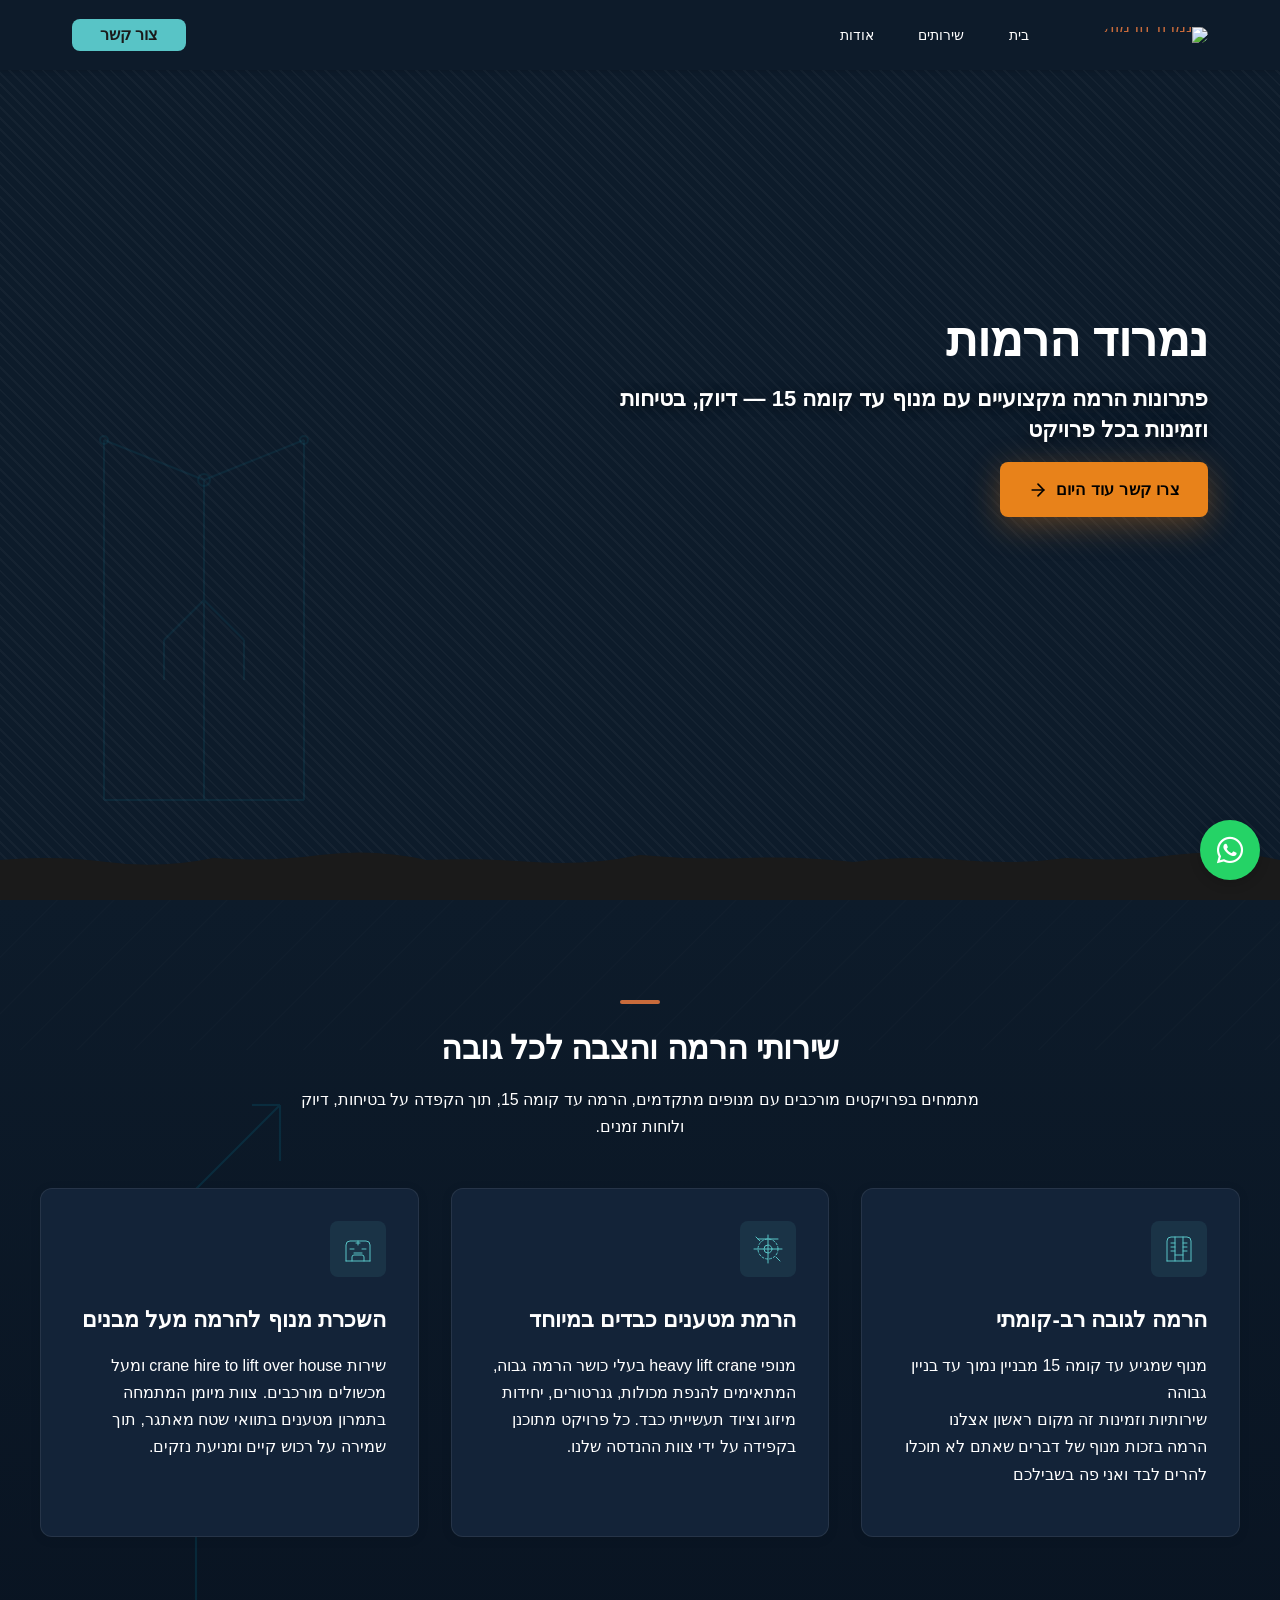
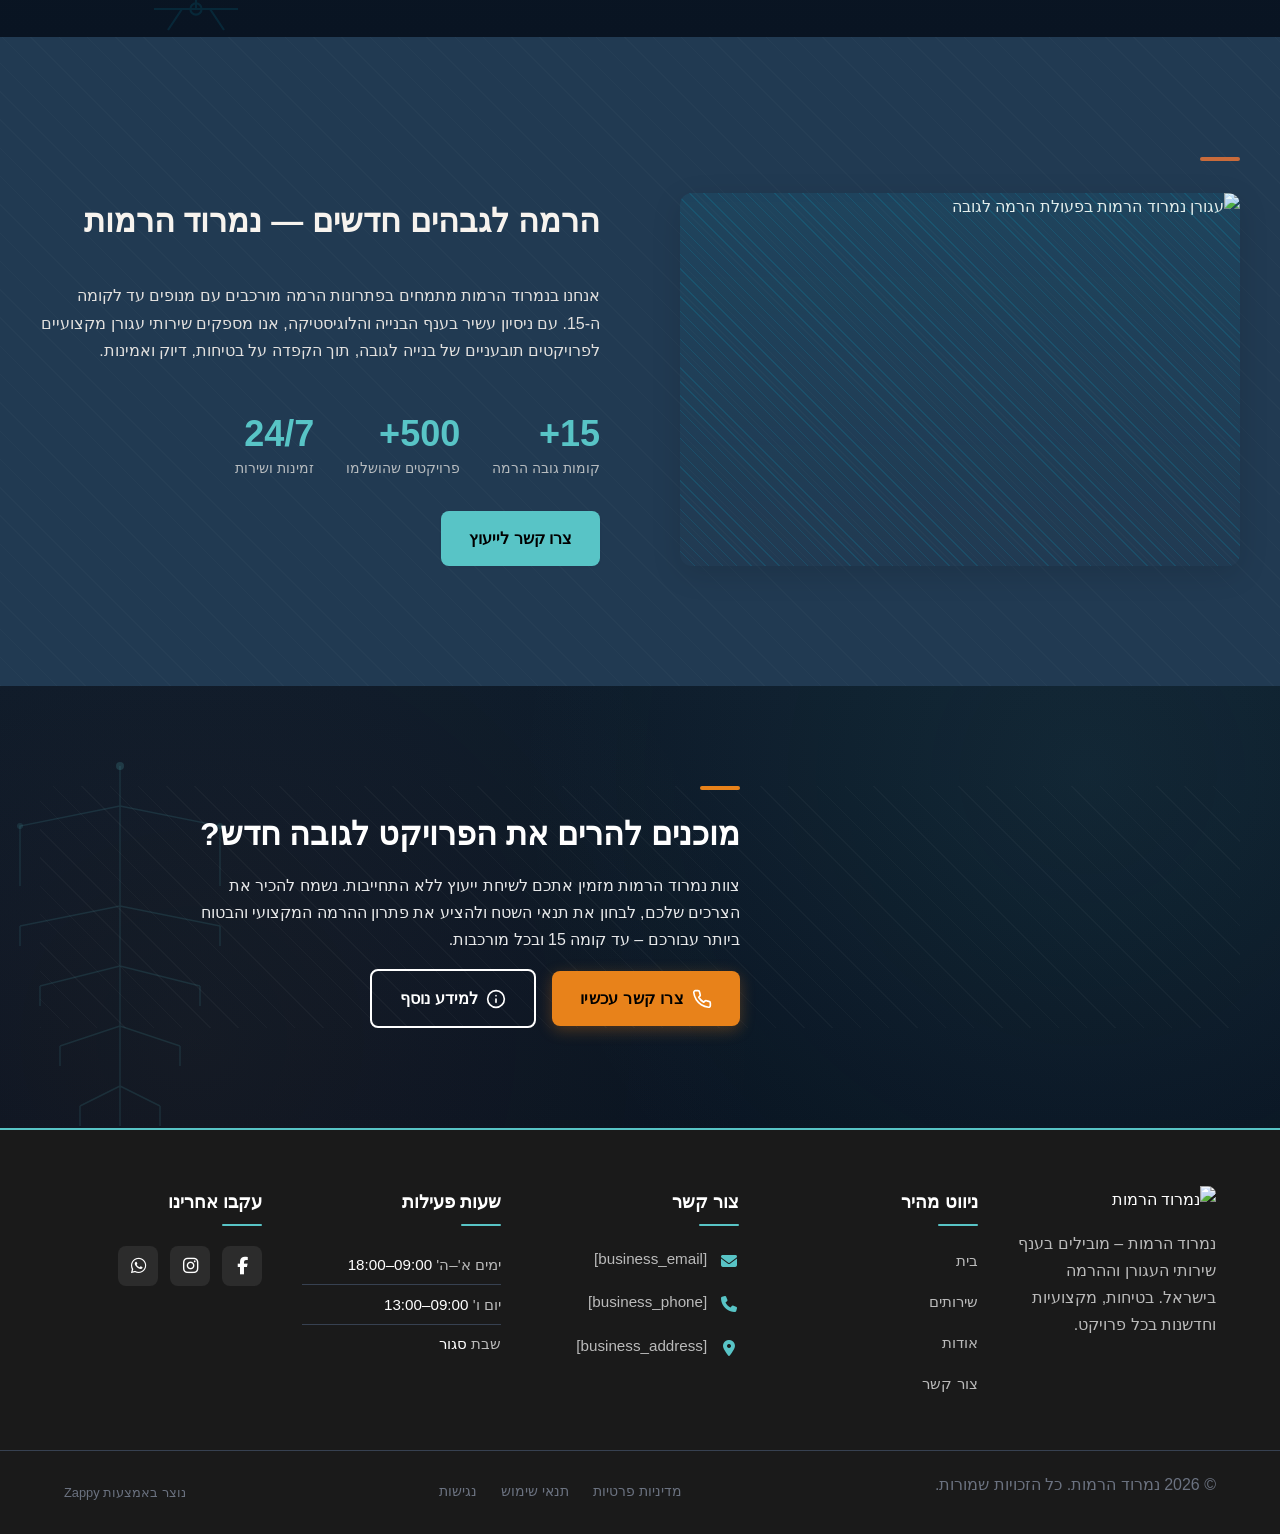
==== commit ac7be18e: "Incremental sync: 1 page(s) — text_edit" ====
--- a/index.html
+++ b/index.html
@@ -253,7 +253,7 @@
     <link rel="icon" type="image/png" sizes="512x512" href="/assets/favicon-512x512.png">
     <link rel="apple-touch-icon" href="/assets/apple-touch-icon.png">
     <!-- Cookie Consent -->
-    <link rel="stylesheet" href="https://cdn.jsdelivr.net/npm/vanilla-cookieconsent@3/dist/cookieconsent.css" />
+    <link rel="stylesheet" href="https://cdn.jsdelivr.net/npm/vanilla-cookieconsent@3/dist/cookieconsent.css">
     <script src="https://cdn.jsdelivr.net/npm/vanilla-cookieconsent@3/dist/cookieconsent.umd.js"></script>
     <!-- Mickidum Accessibility Toolbar -->
     <script src="https://cdn.jsdelivr.net/gh/mickidum/acc_toolbar/acctoolbar/acctoolbar.min.js"></script>
@@ -858,16 +858,16 @@
   </div>
 </section>
 
-<section data-band-index="1" class="index-features-section" data-layout-spec="בית-features" dir="rtl">
+<section data-band-index="1" class="index-features-section" data-layout-spec="בית-features" dir="rtl" id="index-features-section">
   <div class="index-features-section__container">
     <div class="index-features-section__header">
       <div class="index-features-section__accent-bar" aria-hidden="true"></div>
       <h2 class="index-features-section__title">שירותי הרמה והצבה לכל גובה</h2>
-      <p class="index-features-section__subtitle">מתמחים בפרויקטים מורכבים עם מנופים מתקדמים, הרמה עד קומה 15, תוך הקפדה על בטיחות, דיוק ולוחות זמנים.</p>
+      <p class="index-features-section__subtitle" style="color: rgb(255, 255, 255) !important;">מתמחים בפרויקטים מורכבים עם מנופים מתקדמים, הרמה עד קומה 15, תוך הקפדה על בטיחות, דיוק ולוחות זמנים.</p>
     </div>
     <div class="index-features-section__grid">
       
-      <article class="index-features-section__card">
+      <article class="index-features-section__card" data-grid-item-index="0">
         <div class="index-features-section__card-icon">
           <svg data-element-type="icon" data-icon-type="svg" xmlns="http://www.w3.org/2000/svg" viewBox="0 0 64 64" fill="none" stroke="currentColor" stroke-width="2" stroke-linecap="round" stroke-linejoin="round">
             <path d="M8 56V16a8 8 0 0 1 8-8h32a8 8 0 0 1 8 8v40"></path>
@@ -884,10 +884,10 @@
           </svg>
         </div>
         <h3 class="index-features-section__card-title">הרמה לגובה רב-קומתי</h3>
-        <p class="index-features-section__card-text">ציוד מנופים ייעודי להרמה אנכית מדויקת עד קומה 15. פתרונות הנפה מותאמים אישית לבניינים גבוהים, המבטיחים שכל משא יגיע בבטחה לקומה המיועדת.</p>
+        <p class="index-features-section__card-text" style="color: rgb(255, 255, 255) !important;">מנוף שמגיע עד קומה 15 מבניין נמוך עד בניין גבוהה&nbsp;<br>שירותיות וזמינות זה מקום ראשון אצלנו<br>הרמה בזכות מנוף של דברים שאתם לא תוכלו להרים לבד ואני פה בשבילכם&nbsp;</p>
       </article>
 
-      <article class="index-features-section__card">
+      <article class="index-features-section__card" data-grid-item-index="1">
         <div class="index-features-section__card-icon">
           <svg data-element-type="icon" data-icon-type="svg" xmlns="http://www.w3.org/2000/svg" viewBox="0 0 64 64" fill="none" stroke="currentColor" stroke-width="2" stroke-linecap="round" stroke-linejoin="round">
             <path d="M32 4v56"></path>
@@ -900,10 +900,10 @@
           </svg>
         </div>
         <h3 class="index-features-section__card-title">הרמת מטענים כבדים במיוחד</h3>
-        <p class="index-features-section__card-text">מנופי heavy lift crane בעלי כושר הרמה גבוה, המתאימים להנפת מכולות, גנרטורים, יחידות מיזוג וציוד תעשייתי כבד. כל פרויקט מתוכנן בקפידה על ידי צוות ההנדסה שלנו.</p>
+        <p class="index-features-section__card-text" style="color: rgb(255, 255, 255) !important;">מנופי heavy lift crane בעלי כושר הרמה גבוה, המתאימים להנפת מכולות, גנרטורים, יחידות מיזוג וציוד תעשייתי כבד. כל פרויקט מתוכנן בקפידה על ידי צוות ההנדסה שלנו.</p>
       </article>
 
-      <article class="index-features-section__card">
+      <article class="index-features-section__card" data-grid-item-index="2">
         <div class="index-features-section__card-icon">
           <svg data-element-type="icon" data-icon-type="svg" xmlns="http://www.w3.org/2000/svg" viewBox="0 0 64 64" fill="none" stroke="currentColor" stroke-width="2" stroke-linecap="round" stroke-linejoin="round">
             <path d="M8 56V24a8 8 0 0 1 8-8h32a8 8 0 0 1 8 8v32"></path>
@@ -917,7 +917,7 @@
           </svg>
         </div>
         <h3 class="index-features-section__card-title">השכרת מנוף להרמה מעל מבנים</h3>
-        <p class="index-features-section__card-text">שירות crane hire to lift over house ומעל מכשולים מורכבים. צוות מיומן המתמחה בתמרון מטענים בתוואי שטח מאתגר, תוך שמירה על רכוש קיים ומניעת נזקים.</p>
+        <p class="index-features-section__card-text" style="color: rgb(255, 255, 255) !important;">שירות crane hire to lift over house ומעל מכשולים מורכבים. צוות מיומן המתמחה בתמרון מטענים בתוואי שטח מאתגר, תוך שמירה על רכוש קיים ומניעת נזקים.</p>
       </article>
 
     </div>
@@ -1046,7 +1046,7 @@
   <div class="footer-container">
     <div class="footer-grid">
       <div class="footer-col footer-company-col">
-        <img src="/assets/crane-lifting-services-logo.webp" alt="נמרוד הרמות" class="logo" />
+        <img src="/assets/crane-lifting-services-logo.webp" alt="נמרוד הרמות" class="logo">
         <p class="company-blurb">נמרוד הרמות – מובילים בענף שירותי העגורן וההרמה בישראל. בטיחות, מקצועיות וחדשנות בכל פרויקט.</p>
       </div>
       <div class="footer-col footer-links-col">
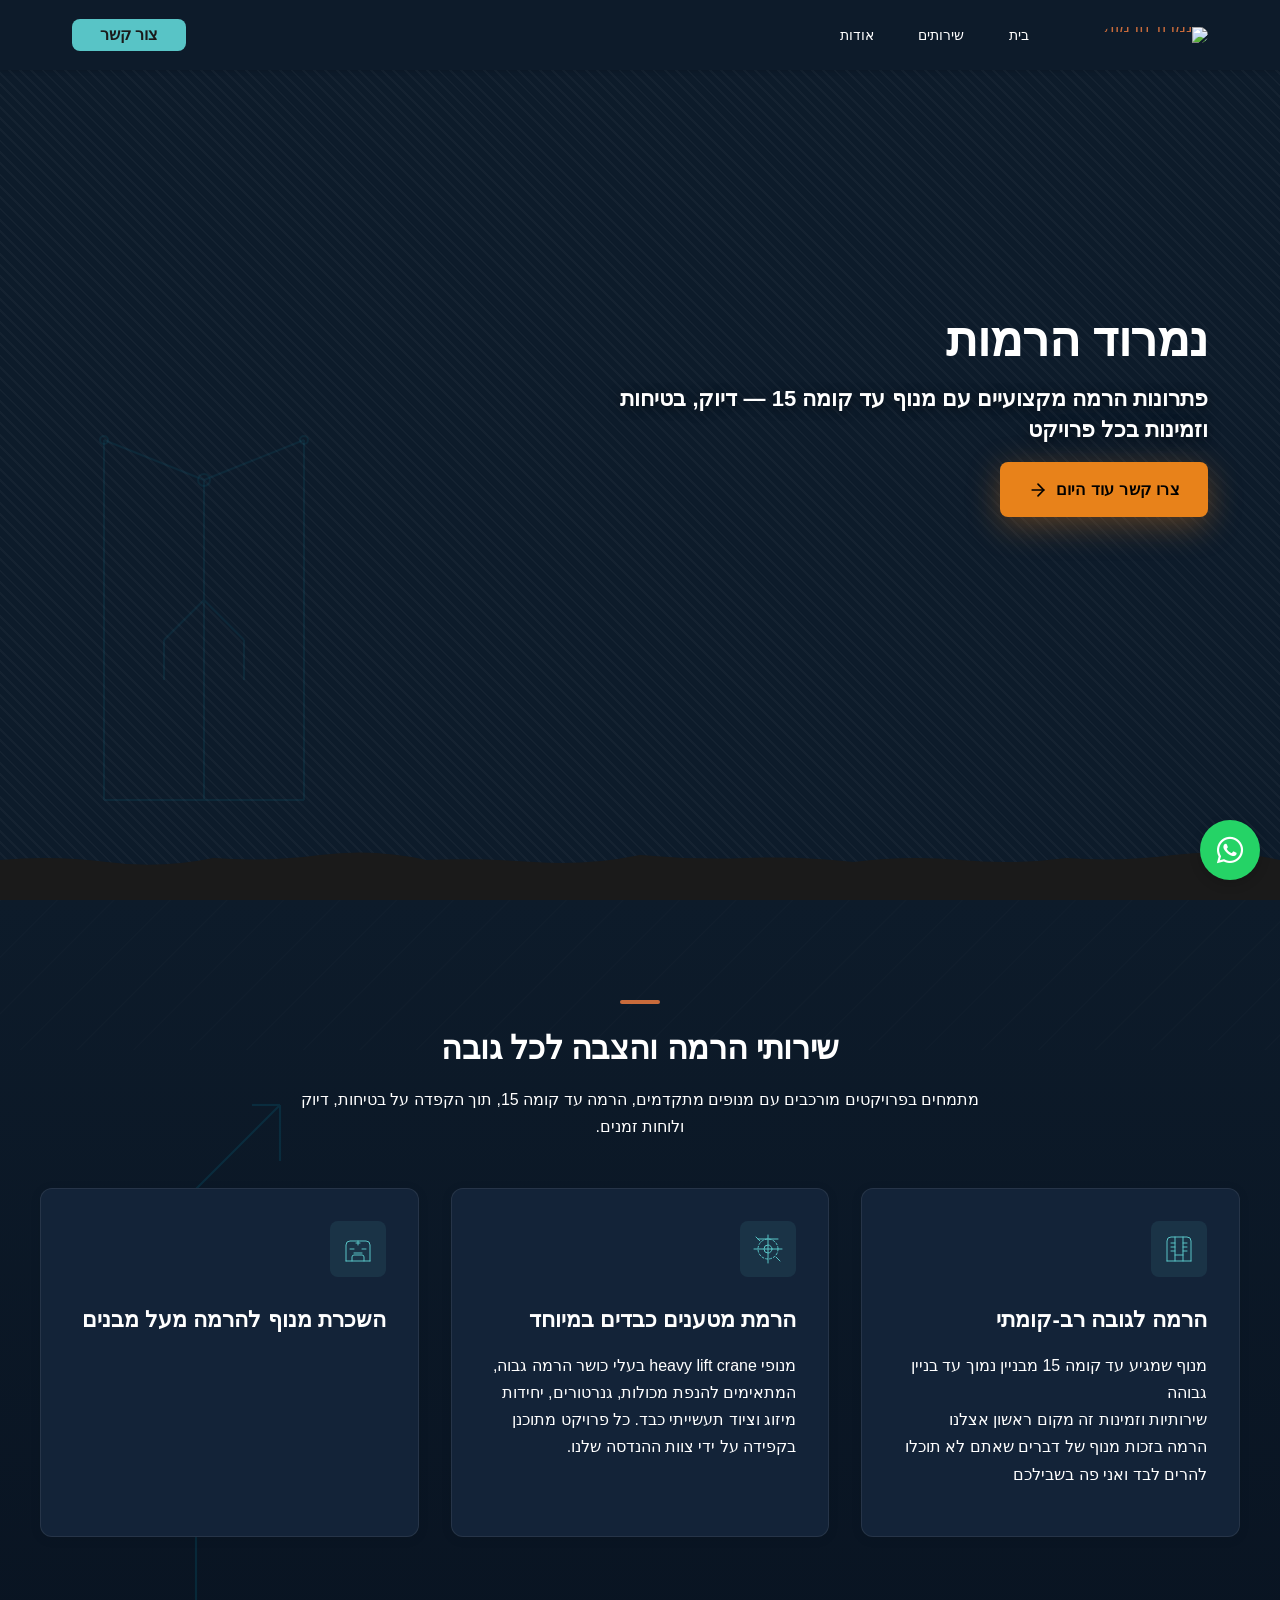
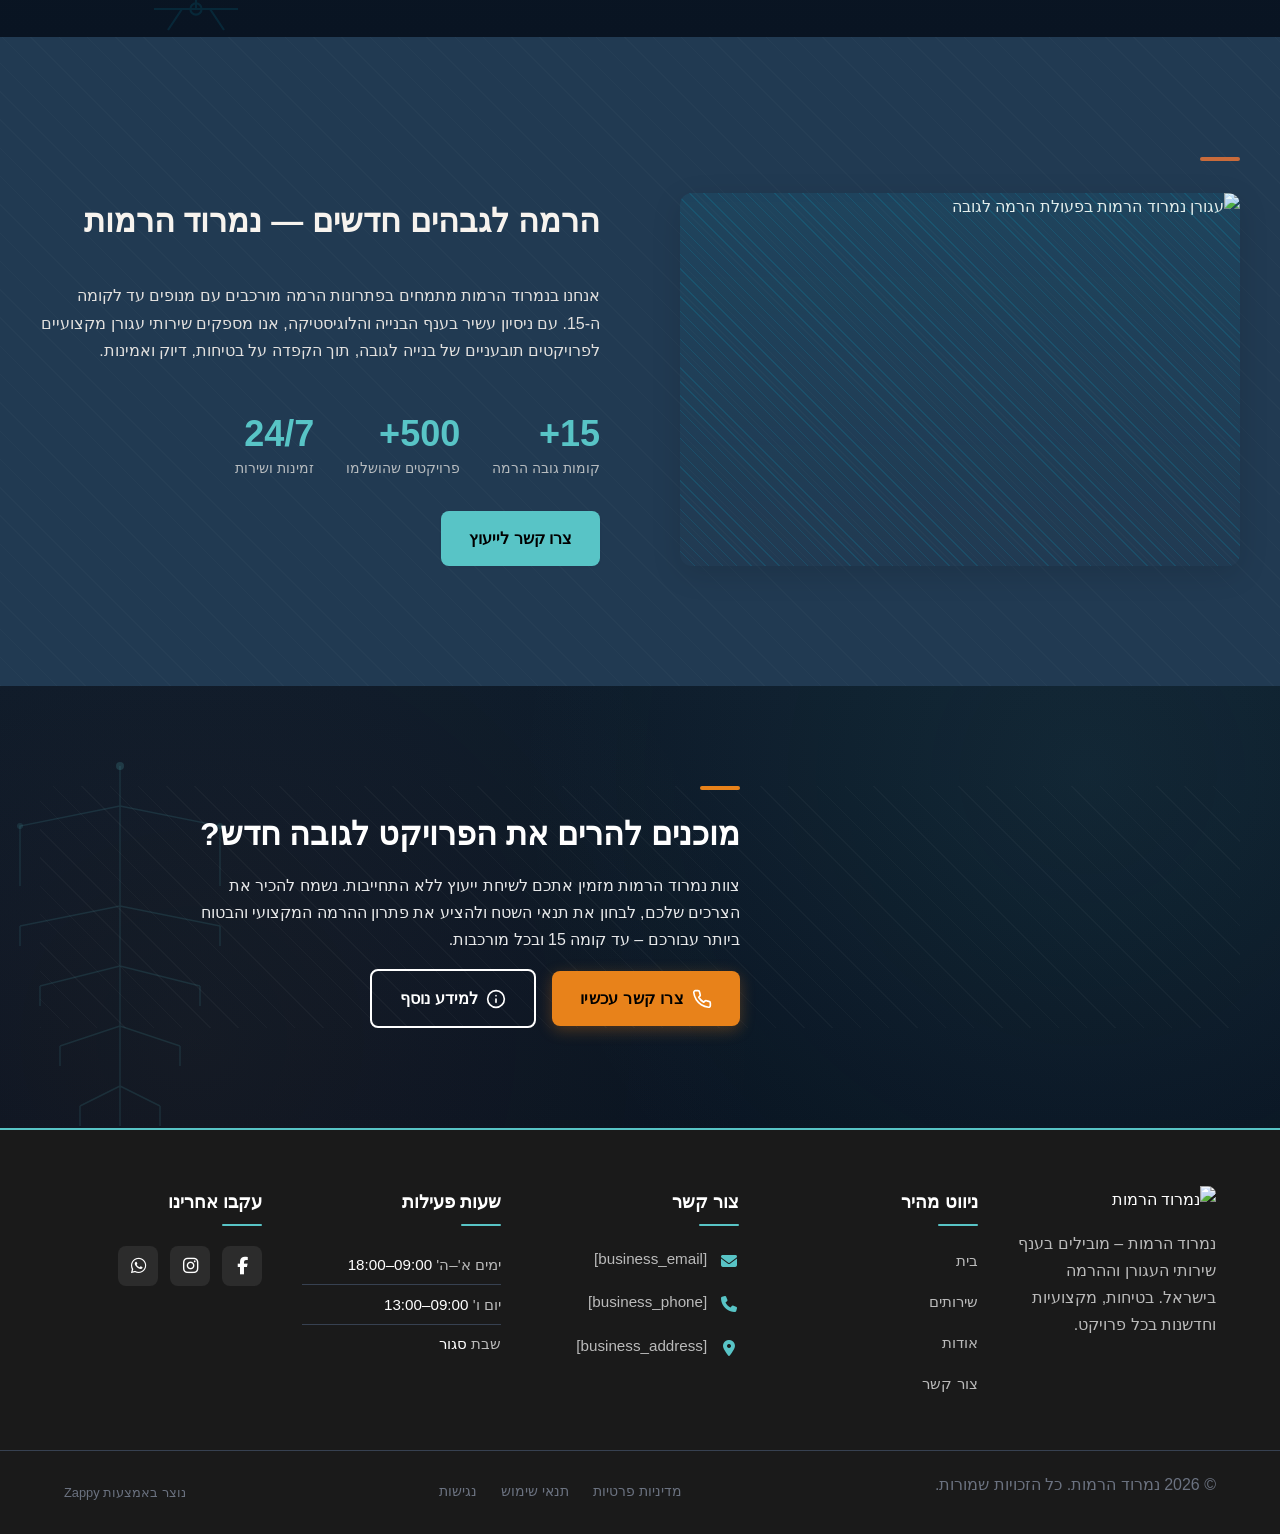
==== commit 91e74a8a: "Incremental sync: 1 page(s) — delete_element" ====
--- a/index.html
+++ b/index.html
@@ -917,7 +917,7 @@
           </svg>
         </div>
         <h3 class="index-features-section__card-title">השכרת מנוף להרמה מעל מבנים</h3>
-        <p class="index-features-section__card-text" style="color: rgb(255, 255, 255) !important;">שירות crane hire to lift over house ומעל מכשולים מורכבים. צוות מיומן המתמחה בתמרון מטענים בתוואי שטח מאתגר, תוך שמירה על רכוש קיים ומניעת נזקים.</p>
+        
       </article>
 
     </div>
